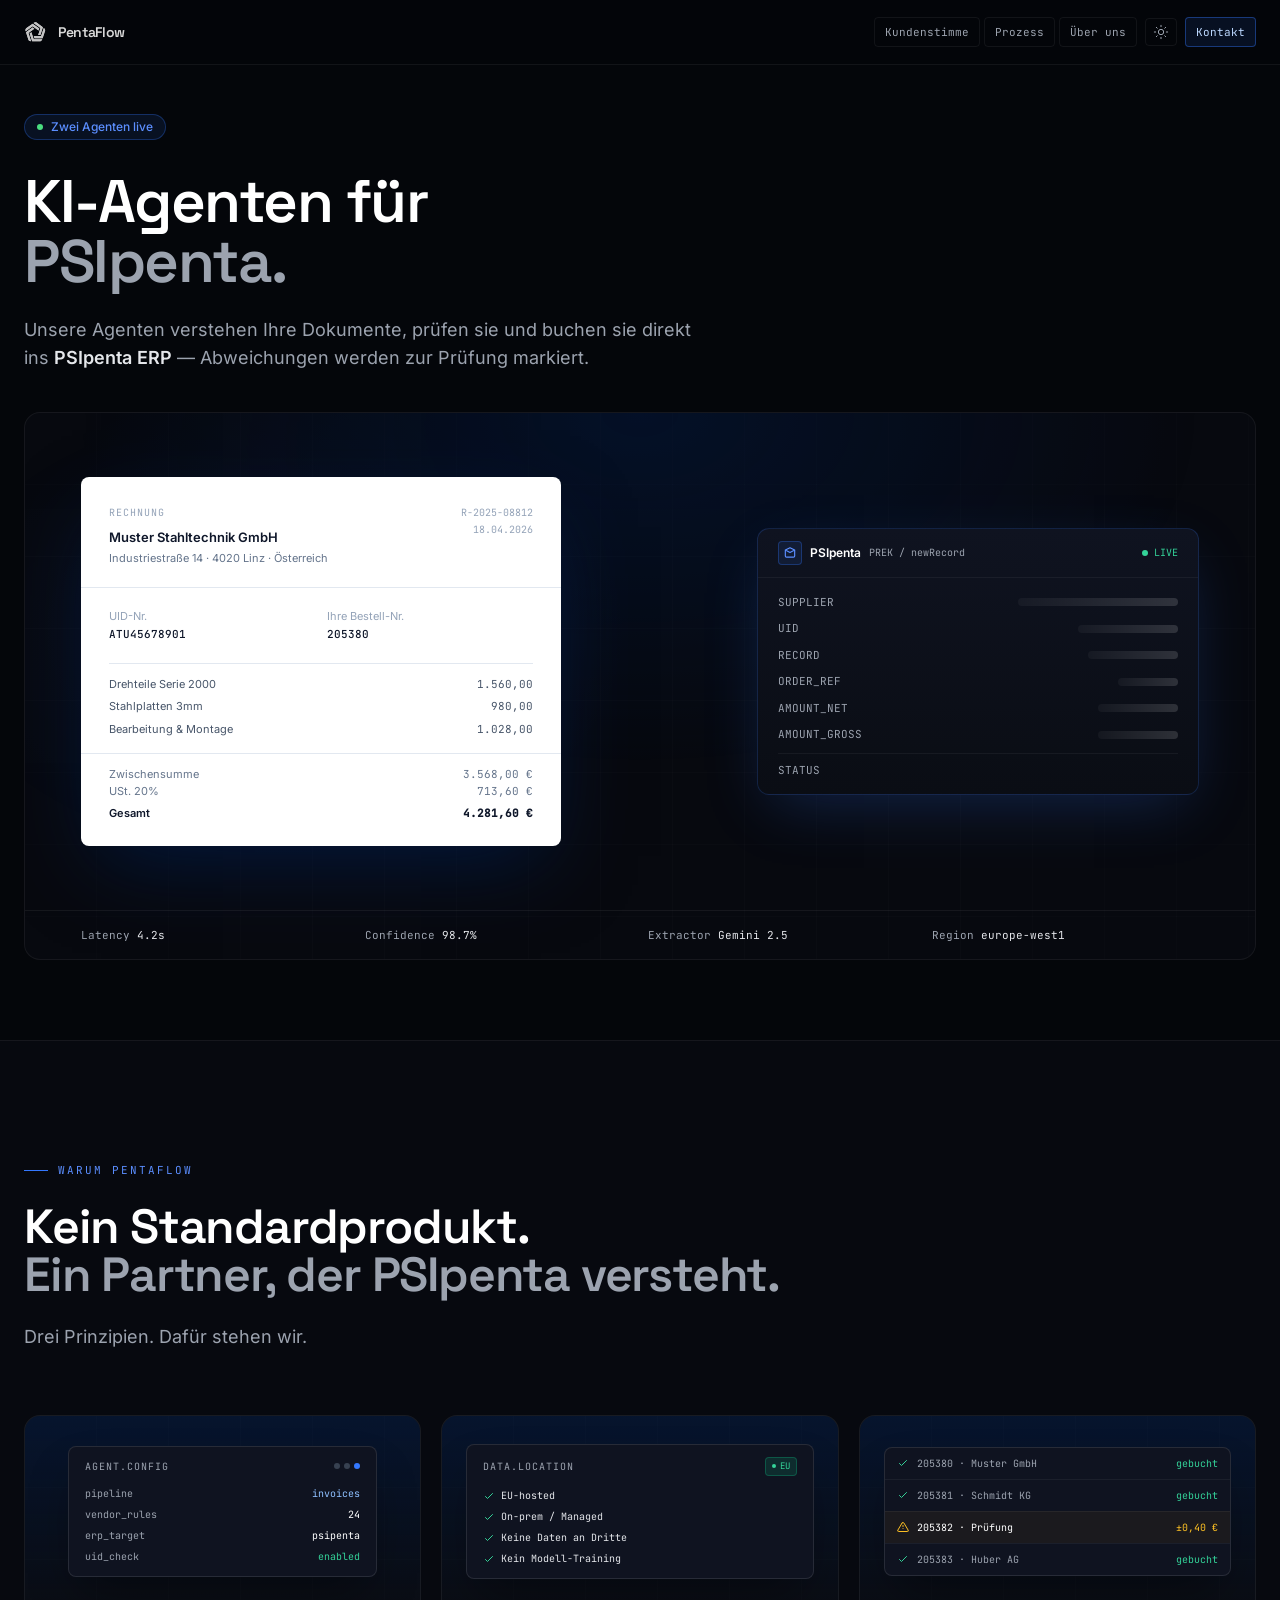
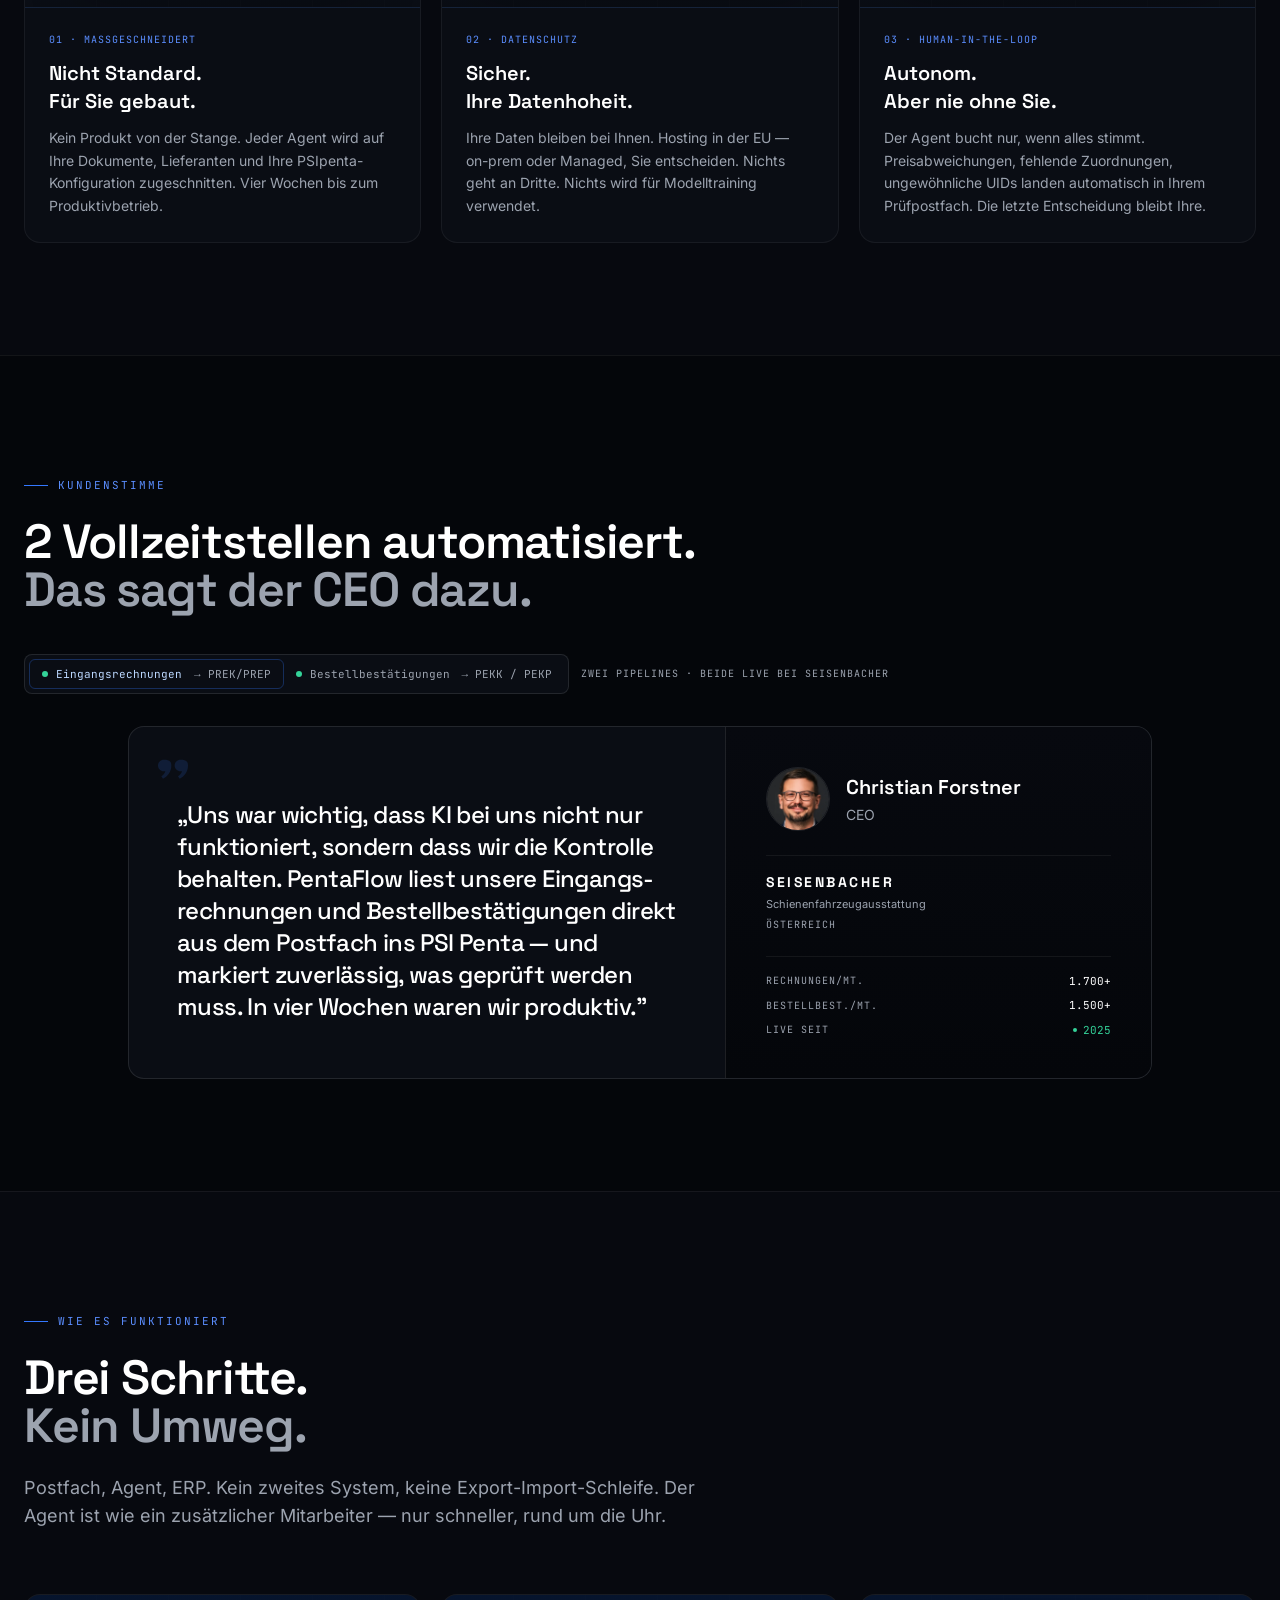
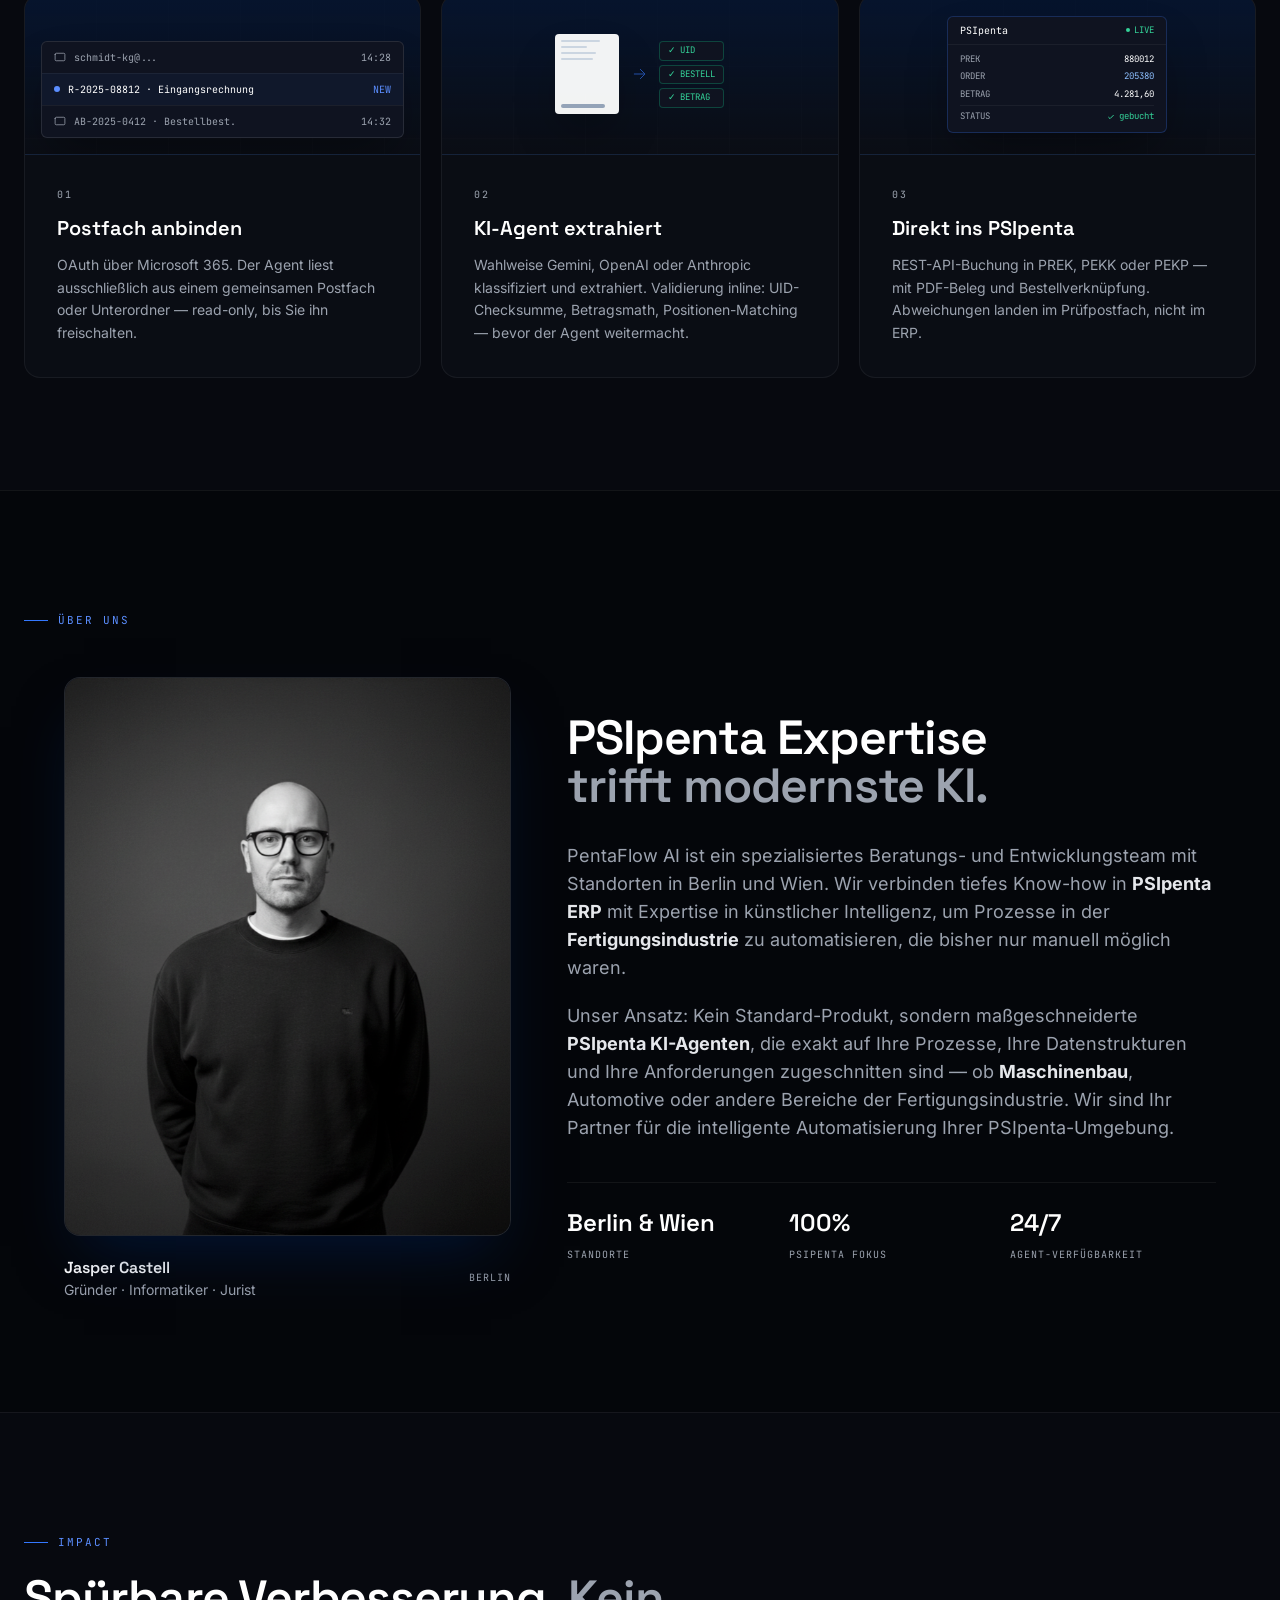
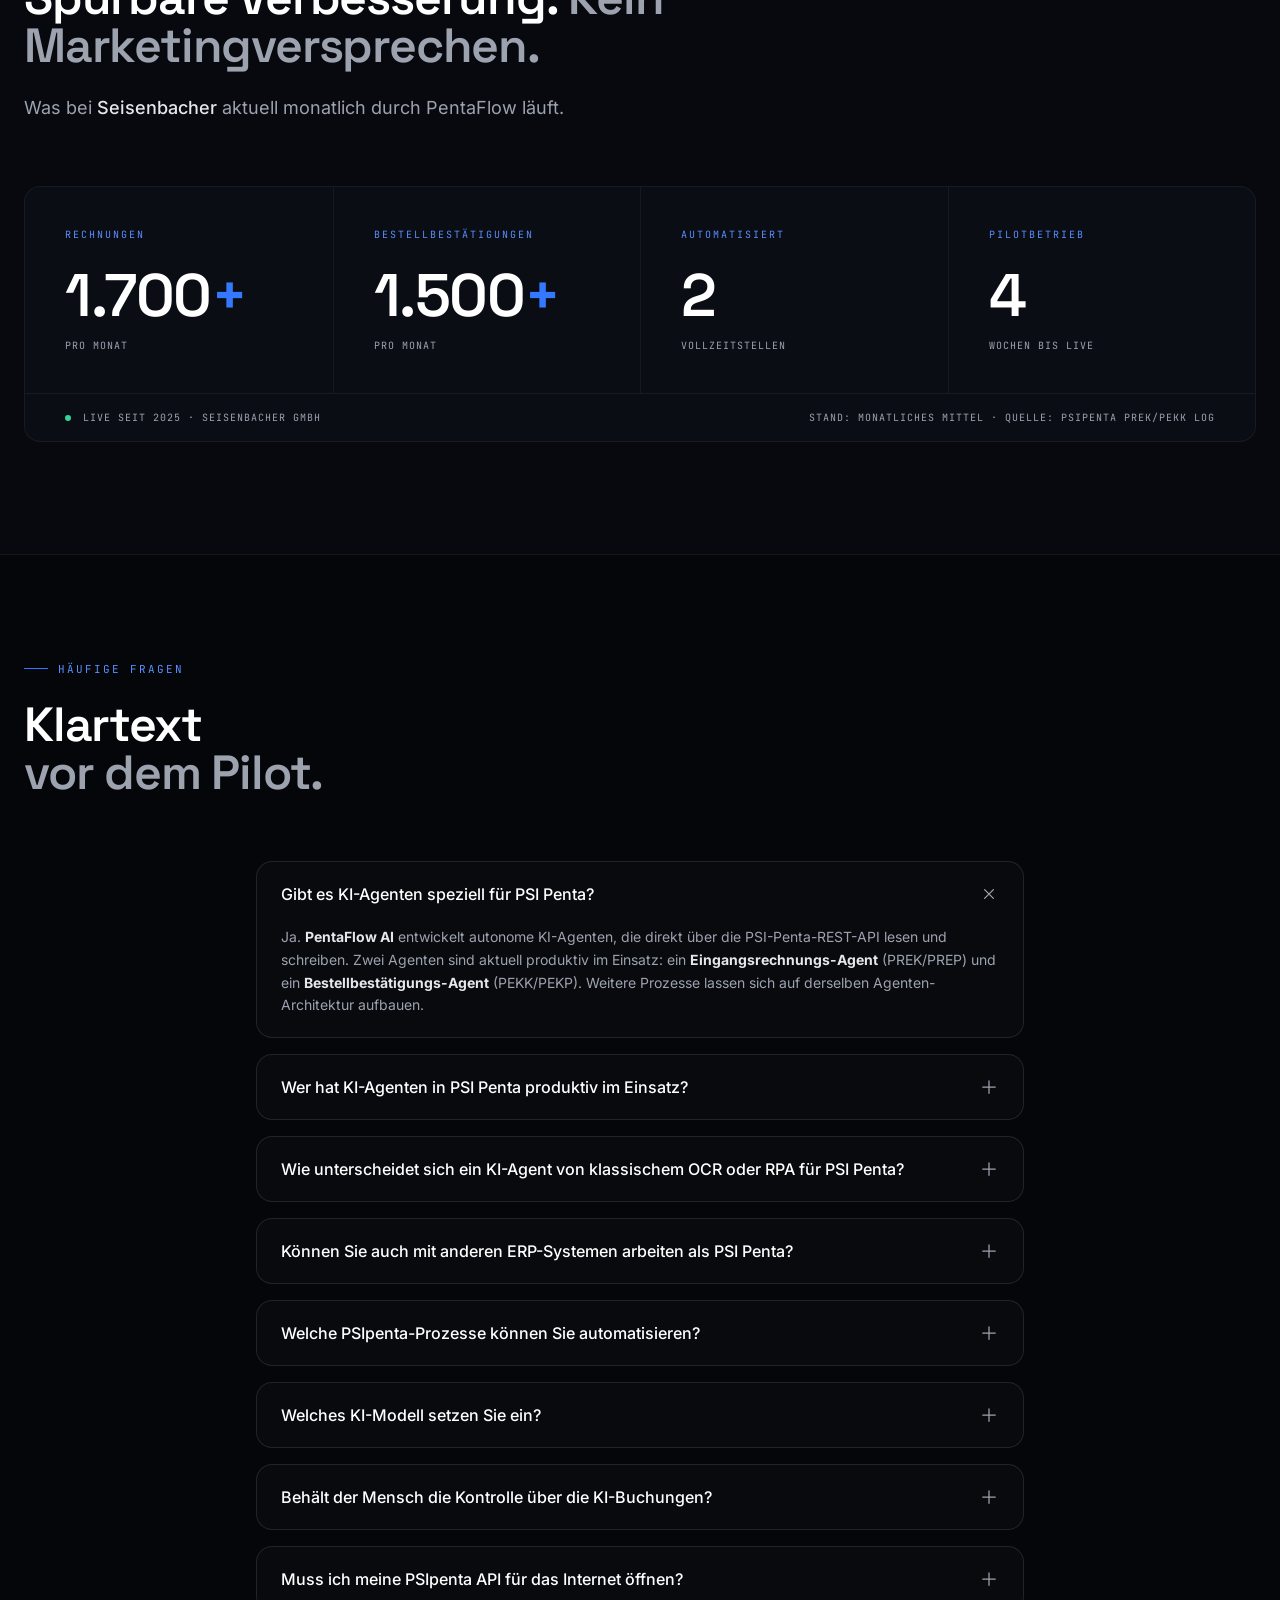
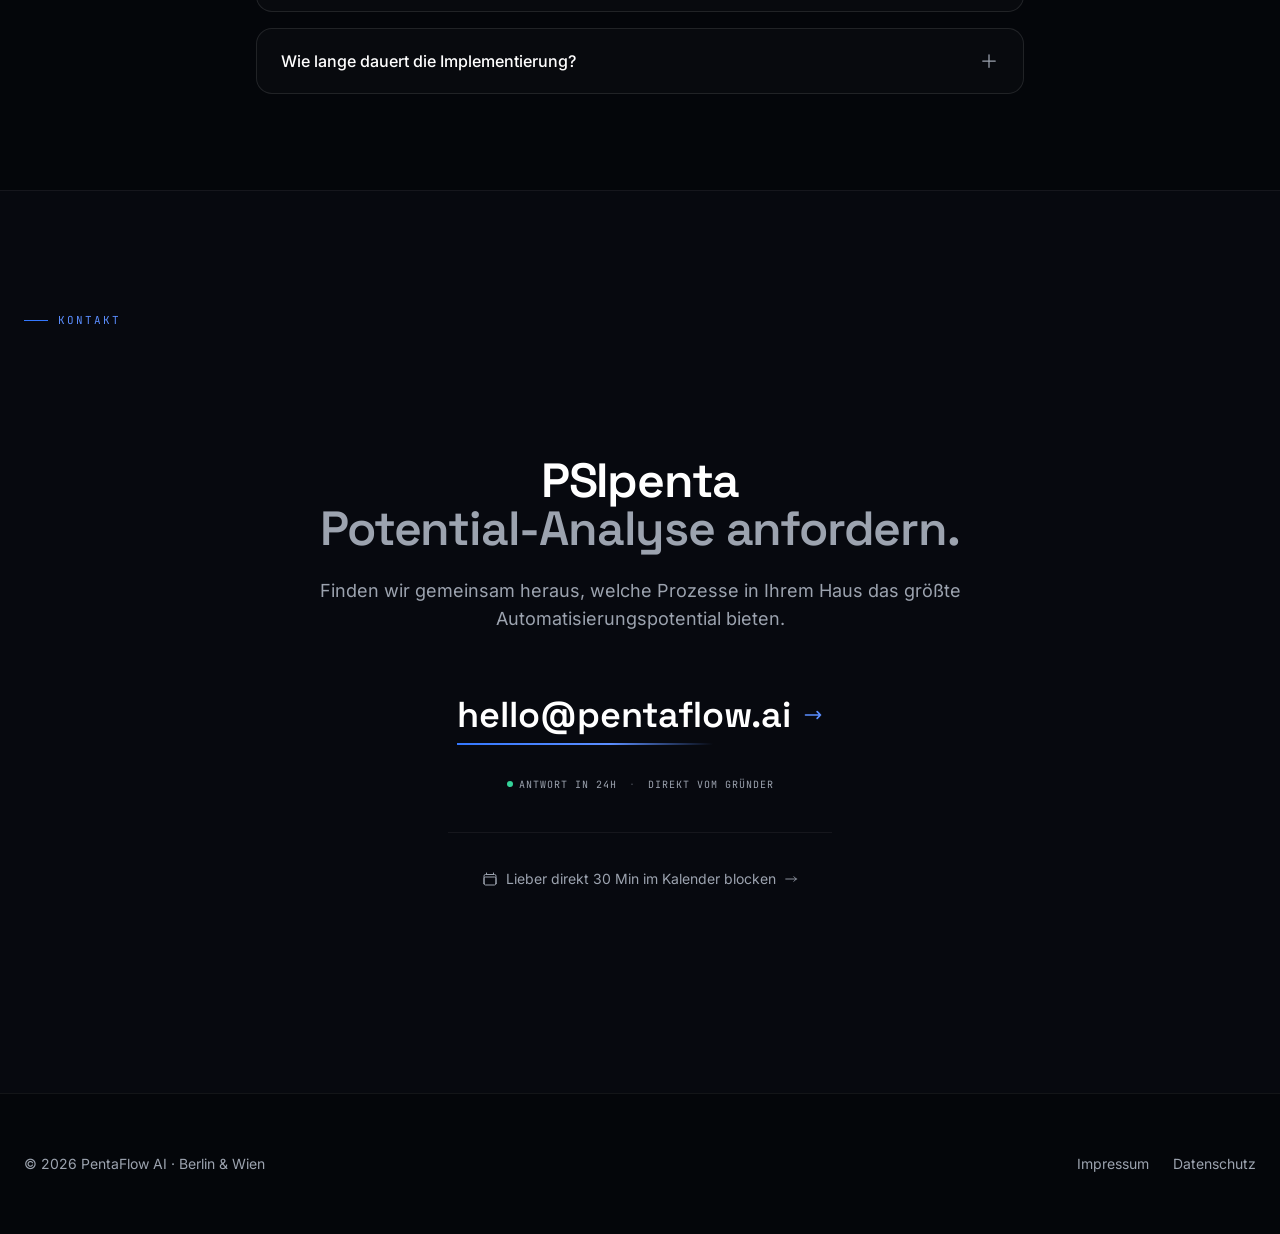
==== index.html @ a27e8e58 "Preserve portrait quality with lossless WebP" ====
<!DOCTYPE html>
<html lang="de" dir="ltr">
<head>
  <meta charset="UTF-8">
  <meta name="viewport" content="width=device-width, initial-scale=1.0">
  <title>PentaFlow AI — KI-Agenten für PSIpenta ERP</title>
  <meta name="description" content="Autonome KI-Agenten für PSIpenta ERP: Eingangsrechnungen, Bestellbestätigungen & mehr — vollautomatisch über die PSI Penta REST API. ✓ DSGVO-konform ✓ Human-in-the-Loop ✓ 4 Wochen bis zum Pilotbetrieb. Jetzt kostenlose Erstberatung!">
  <meta name="keywords" content="psi penta ki, psi penta ai, psipenta ki, psipenta ai, psi penta agenten, penta ai, psi penta erp, psipenta eingangsrechnung, psi penta automatisierung, psi penta rest api, ki dokumentenverarbeitung, automatische rechnungsverarbeitung">
  <meta name="robots" content="index, follow">
  <meta name="author" content="PentaFlow AI">
  <link rel="canonical" href="https://pentaflow.ai/">
  <meta http-equiv="content-language" content="de">
  <link rel="alternate" hreflang="de" href="https://pentaflow.ai/">

  <!-- Favicon -->
  <link rel="icon" type="image/x-icon" href="/favicon.ico">
  <link rel="icon" type="image/png" sizes="32x32" href="/favicon-32x32.png">
  <link rel="icon" type="image/png" sizes="16x16" href="/favicon-16x16.png">
  <link rel="apple-touch-icon" sizes="180x180" href="/apple-touch-icon.png">
  <link rel="manifest" href="/site.webmanifest">
  <meta name="theme-color" content="#09090b">
  <meta name="color-scheme" content="dark light">

  <!-- Theme init — must run before first paint to avoid FOUC -->
  <script>
    (function () {
      try {
        var saved = localStorage.getItem('theme');
        if (saved === 'light' || saved === 'dark') {
          document.documentElement.setAttribute('data-theme', saved);
          var meta = document.querySelector('meta[name="theme-color"]');
          if (meta) meta.setAttribute('content', saved === 'light' ? '#f4f0e8' : '#09090b');
        }
      } catch (e) { /* localStorage unavailable — silent fallback to dark */ }
    })();
  </script>

  <!-- Open Graph -->
  <meta property="og:type" content="website">
  <meta property="og:url" content="https://pentaflow.ai/">
  <meta property="og:title" content="PentaFlow AI — KI-Agenten für PSIpenta ERP">
  <meta property="og:description" content="Autonome KI-Agenten für PSIpenta ERP: Eingangsrechnungen, Bestellbestätigungen & mehr — vollautomatisch über die REST API. DSGVO-konform, Human-in-the-Loop.">
  <meta property="og:image" content="https://pentaflow.ai/og-image.png">
  <meta property="og:image:width" content="1200">
  <meta property="og:image:height" content="630">
  <meta property="og:image:alt" content="PentaFlow AI — KI-Agenten für PSIpenta ERP">
  <meta property="og:locale" content="de_DE">
  <meta property="og:site_name" content="PentaFlow AI">

  <!-- Twitter Card -->
  <meta name="twitter:card" content="summary_large_image">
  <meta name="twitter:title" content="PentaFlow AI — KI-Agenten für PSIpenta ERP">
  <meta name="twitter:description" content="Autonome KI-Agenten für PSIpenta ERP: Eingangsrechnungen, Bestellbestätigungen & mehr — vollautomatisch über die REST API.">
  <meta name="twitter:image" content="https://pentaflow.ai/og-image.png">
  <meta name="twitter:image:alt" content="PentaFlow AI — KI-Agenten für PSIpenta ERP">

  <!-- JSON-LD Structured Data -->
  <script type="application/ld+json">
  {
    "@context": "https://schema.org",
    "@type": "Organization",
    "name": "PentaFlow AI",
    "url": "https://pentaflow.ai",
    "logo": "https://pentaflow.ai/pentaflow-logo.png",
    "image": "https://pentaflow.ai/og-image.png",
    "email": "hello@pentaflow.ai",
    "description": "PentaFlow AI entwickelt autonome KI-Agenten für PSIpenta ERP Automatisierung.",
    "address": [
      {
        "@type": "PostalAddress",
        "addressLocality": "Berlin",
        "addressCountry": "DE"
      },
      {
        "@type": "PostalAddress",
        "addressLocality": "Wien",
        "addressCountry": "AT"
      }
    ],
    "areaServed": [
      { "@type": "Country", "name": "Germany" },
      { "@type": "Country", "name": "Austria" }
    ],
    "knowsAbout": ["PSIpenta", "PSIpenta ERP", "PSI Penta", "KI-Agenten", "ERP Automatisierung", "Eingangsrechnungsverarbeitung", "REST API Integration"],
    "sameAs": [
      "https://www.linkedin.com/in/jasper-castell-6014a93b4/"
    ]
  }
  </script>
  <script type="application/ld+json">
  {
    "@context": "https://schema.org",
    "@type": "WebSite",
    "name": "PentaFlow AI",
    "url": "https://pentaflow.ai",
    "description": "Autonome KI-Agenten für PSIpenta ERP Automatisierung"
  }
  </script>
  <script type="application/ld+json">
  {
    "@context": "https://schema.org",
    "@type": "LocalBusiness",
    "name": "PentaFlow AI",
    "url": "https://pentaflow.ai",
    "logo": "https://pentaflow.ai/pentaflow-logo.png",
    "image": "https://pentaflow.ai/og-image.png",
    "email": "hello@pentaflow.ai",
    "address": [
      {
        "@type": "PostalAddress",
        "addressLocality": "Berlin",
        "addressCountry": "DE"
      },
      {
        "@type": "PostalAddress",
        "addressLocality": "Wien",
        "addressCountry": "AT"
      }
    ],
    "description": "Beratung und Entwicklung autonomer KI-Agenten für PSIpenta ERP Systeme.",
    "priceRange": "$$$$"
  }
  </script>
  <script type="application/ld+json">
  {
    "@context": "https://schema.org",
    "@type": "ProfessionalService",
    "name": "PentaFlow AI",
    "url": "https://pentaflow.ai",
    "image": "https://pentaflow.ai/og-image.png",
    "description": "Maßgeschneiderte KI-Agenten für PSIpenta ERP. Automatisierung von Eingangsrechnungen, Bestellbestätigungen und weiteren Fachprozessen — DSGVO-konform, EU-hosted, mit Human-in-the-Loop.",
    "serviceType": "KI-Agent-Entwicklung für PSIpenta ERP",
    "areaServed": [
      { "@type": "Country", "name": "Germany" },
      { "@type": "Country", "name": "Austria" },
      { "@type": "Country", "name": "Switzerland" }
    ]
  }
  </script>
  <script type="application/ld+json">
  {
    "@context": "https://schema.org",
    "@type": "Review",
    "itemReviewed": {
      "@type": "Organization",
      "name": "PentaFlow AI",
      "url": "https://pentaflow.ai"
    },
    "author": {
      "@type": "Person",
      "name": "Christian Forstner",
      "jobTitle": "CEO",
      "worksFor": {
        "@type": "Organization",
        "name": "Seisenbacher GmbH"
      }
    },
    "reviewBody": "Uns war wichtig, dass KI bei uns nicht nur funktioniert, sondern dass wir die Kontrolle behalten. PentaFlow liest unsere Eingangsrechnungen und Bestellbestätigungen direkt aus dem Postfach ins PSI Penta — und markiert zuverlässig, was geprüft werden muss. In vier Wochen waren wir produktiv.",
    "reviewRating": {
      "@type": "Rating",
      "ratingValue": "5",
      "bestRating": "5"
    }
  }
  </script>

  <!-- FAQ Structured Data -->
  <script type="application/ld+json">
  {
    "@context": "https://schema.org",
    "@type": "FAQPage",
    "mainEntity": [
      {
        "@type": "Question",
        "name": "Gibt es KI-Agenten speziell für PSI Penta?",
        "acceptedAnswer": {
          "@type": "Answer",
          "text": "Ja. PentaFlow AI entwickelt autonome KI-Agenten, die direkt über die PSI-Penta-REST-API lesen und schreiben. Zwei Agenten sind aktuell produktiv im Einsatz: ein Eingangsrechnungs-Agent (PREK/PREP) und ein Bestellbestätigungs-Agent (PEKK/PEKP). Weitere Prozesse lassen sich auf derselben Agenten-Architektur aufbauen."
        }
      },
      {
        "@type": "Question",
        "name": "Wer hat KI-Agenten in PSI Penta produktiv im Einsatz?",
        "acceptedAnswer": {
          "@type": "Answer",
          "text": "Die Seisenbacher GmbH (Schienenfahrzeugausstattung, Österreich) setzt PentaFlow-Agenten seit 2025 produktiv ein — aktuell über 1.700 Eingangsrechnungen und 1.500 Bestellbestätigungen pro Monat, beide vollautomatisch direkt ins PSI Penta gebucht."
        }
      },
      {
        "@type": "Question",
        "name": "Wie unterscheidet sich ein KI-Agent von klassischem OCR oder RPA für PSI Penta?",
        "acceptedAnswer": {
          "@type": "Answer",
          "text": "Klassisches OCR liest nur Text, RPA klickt durch die Oberfläche — beide scheitern an Abweichungen, Freitextfeldern und unstrukturierten Dokumenten. Ein KI-Agent versteht den Inhalt eines Dokuments im Kontext (Lieferant, Bestellung, Betragsmath), validiert gegen PSI-Penta-Stammdaten und entscheidet, ob direkt gebucht oder zur manuellen Prüfung eskaliert wird. Die Agenten-Architektur ist modell-agnostisch und nutzt Gemini 2.5, OpenAI oder Anthropic."
        }
      },
      {
        "@type": "Question",
        "name": "Können Sie auch mit anderen ERP-Systemen arbeiten als PSI Penta?",
        "acceptedAnswer": {
          "@type": "Answer",
          "text": "Ja. Unsere Agenten-Architektur ist ERP-agnostisch: Dokumentenklassifikation, KI-Extraktion und Validierung bleiben identisch — nur die Schnittstelle ins Ziel-ERP ändert sich. Wir haben uns auf PSI Penta spezialisiert, weil wir dort den tiefsten fachlichen Kontext haben, aber jeder ERP mit REST- oder SOAP-Schnittstelle lässt sich anbinden."
        }
      },
      {
        "@type": "Question",
        "name": "Welche PSIpenta-Prozesse können Sie automatisieren?",
        "acceptedAnswer": {
          "@type": "Answer",
          "text": "Grundsätzlich jeden administrativen Prozess, bei dem jemand Daten in PSI Penta einträgt oder ausliest — Eingangsrechnungen, Bestellbestätigungen, Lieferscheine, Stammdatenpflege, Reporting. Die PSIpenta-REST-API ist unser direkter Zugang: Agenten lesen und schreiben wie ein zusätzlicher Mitarbeiter. Zusätzlich bauen wir maßgeschneiderte Analytics-Dashboards, die PSIpenta-Daten sichtbar machen, die sonst in Reports verborgen bleiben."
        }
      },
      {
        "@type": "Question",
        "name": "Welches KI-Modell setzen Sie ein?",
        "acceptedAnswer": {
          "@type": "Answer",
          "text": "Standard ist Gemini 2.5 auf Vertex AI (EU-gehostet). Die Agenten-Architektur ist modell-agnostisch: OpenAI, Anthropic, Mistral oder lokale Open-Source-Modelle lassen sich genauso einbinden. Welches Modell passt, entscheiden IT-Compliance und Use-Case — nicht wir."
        }
      },
      {
        "@type": "Question",
        "name": "Behält der Mensch die Kontrolle über die KI-Buchungen?",
        "acceptedAnswer": {
          "@type": "Answer",
          "text": "Absolut. Unsere Agenten arbeiten nach dem Human-in-the-Loop-Prinzip: Der Agent bereitet die Buchung vor, validiert alle Daten und markiert Abweichungen. Bei Unstimmigkeiten wird der Vorgang zur manuellen Prüfung weitergeleitet. Sie behalten jederzeit die finale Kontrolle."
        }
      },
      {
        "@type": "Question",
        "name": "Muss ich meine PSIpenta API für das Internet öffnen?",
        "acceptedAnswer": {
          "@type": "Answer",
          "text": "Nein. Unsere Agenten können über gesicherte VPN-Verbindungen oder einen Reverse Proxy auf Ihre PSIpenta-Instanz zugreifen. Ihre API wird niemals direkt dem Internet ausgesetzt. Alle Verbindungen sind verschlüsselt (TLS)."
        }
      },
      {
        "@type": "Question",
        "name": "Wie lange dauert die Implementierung?",
        "acceptedAnswer": {
          "@type": "Answer",
          "text": "Ein typisches Pilotprojekt dauert ca. 4 Wochen: Prozessanalyse, Konfiguration und Test mit realen Dokumenten, dann betreuter Produktivbetrieb. Anpassungen und Feintuning laufen danach kontinuierlich weiter."
        }
      }
    ]
  }
  </script>

  <!-- Critical FOUC prevention before async CSS -->
  <style>html,body{background:#04060a;color:#e5e7eb;margin:0;font-family:'Inter',system-ui,-apple-system,sans-serif}html[data-theme="light"],html[data-theme="light"] body{background:#f4f0e8;color:rgb(51 65 85)}</style>

  <!-- Preload critical fonts -->
  <link rel="preload" href="fonts/space-grotesk-latin-600-normal.woff2" as="font" type="font/woff2" crossorigin>
  <link rel="preload" href="fonts/inter-latin-500-normal.woff2" as="font" type="font/woff2" crossorigin>

  <!-- Render-blocking stylesheet prevents unstyled layout from painting -->
  <link rel="stylesheet" href="style.css">
  <style>
    html { scroll-behavior: smooth; }
    body {
      font-feature-settings: 'ss01', 'cv11';
      -webkit-font-smoothing: antialiased;
    }

    /* Hairlines (border colors) */
    .hairline { border-color: rgb(var(--hairline-color) / 0.06); }
    .hairline-strong { border-color: rgb(var(--hairline-strong-color) / 0.1); }

    /* Backgrounds */
    .bg-lattice {
      background-image:
        linear-gradient(rgb(var(--lattice-color) / 0.025) 1px, transparent 1px),
        linear-gradient(90deg, rgb(var(--lattice-color) / 0.025) 1px, transparent 1px);
      background-size: 72px 72px;
      background-position: -1px -1px;
    }
    .bg-navy-glow {
      background:
        radial-gradient(ellipse 800px 500px at 50% 0%, rgb(var(--stage-glow-1) / var(--stage-glow-1-alpha)) 0%, transparent 70%),
        radial-gradient(ellipse 600px 400px at 20% 40%, rgb(var(--stage-glow-2) / var(--stage-glow-2-alpha)) 0%, transparent 60%);
    }

    /* Pillar preview gradient (theme-aware — flips amber on cream) */
    .bg-preview-tint {
      background-image: linear-gradient(to bottom, rgb(var(--preview-tint) / var(--preview-tint-alpha)) 0%, transparent 100%);
    }

    /* Portrait shadow — navy halo on dark, warm umber on cream */
    .shadow-portrait { box-shadow: var(--portrait-shadow); }

    /* Hero stage shadows flip per theme (defined in input.css). */
    .shadow-stage-paper { box-shadow: var(--shadow-stage-paper); }
    .shadow-stage-erp   { box-shadow: var(--shadow-stage-erp); }
    .shadow-stage-chip  { box-shadow: var(--shadow-stage-chip); }

    /* Theme toggle icons + mobile labels.
       Icons + labels are both action-based: shown glyph represents the theme
       the click will switch TO. */
    .theme-icon { width: 16px; height: 16px; display: block; }
    .theme-icon-moon { display: none; }
    [data-theme="light"] .theme-icon-sun { display: none; }
    [data-theme="light"] .theme-icon-moon { display: block; }
    .theme-icon-label-light { display: none; }
    [data-theme="light"] .theme-icon-label-dark { display: none; }
    [data-theme="light"] .theme-icon-label-light { display: inline; }

    /* Logo — wordmark text + SVG icon both flip to navy on cream */
    .logo-text { color: rgb(var(--logo-text)); }
    .logo-mark {
      display: inline-block;
      width: 24px; height: 24px;
      -webkit-mask: url('pentaflow%20logo.svg') no-repeat center / contain;
              mask: url('pentaflow%20logo.svg') no-repeat center / contain;
      background-color: rgb(var(--logo-text));
      opacity: 0.9;
    }

    /* Section label (kicker) */
    .section-label {
      display: inline-flex; align-items: center; gap: 10px;
      font-family: 'JetBrains Mono', ui-monospace, monospace;
      font-size: 11px; letter-spacing: 0.18em; text-transform: uppercase;
      color: rgb(var(--section-label-text));
    }
    .section-label::before {
      content: ""; display: inline-block; width: 24px; height: 1px;
      background: rgb(var(--section-label-bar));
    }

    /* Nav backdrop blur */
    .nav-blur { backdrop-filter: blur(20px); -webkit-backdrop-filter: blur(20px); }

    /* Reveal on scroll */
    .reveal { opacity: 0; transform: translateY(14px); transition: opacity .8s ease, transform .8s cubic-bezier(.22,1,.36,1); }
    .reveal.visible { opacity: 1; transform: translateY(0); }

    /* CTA pulse ring */
    .pulse-ring { position: relative; }
    .pulse-ring::after {
      content: '';
      position: absolute;
      inset: 0;
      border-radius: inherit;
      border: 2px solid rgba(52, 120, 255, 0.4);
      animation: pulse-ring 2.2s ease-out infinite;
      pointer-events: none;
    }
    @keyframes pulse-ring {
      0% { transform: scale(1); opacity: 1; }
      100% { transform: scale(1.3); opacity: 0; }
    }

    /* Email CTA — drawn bar, extends on hover */
    .email-cta { position: relative; padding-bottom: 0.6rem; }
    .email-cta::after {
      content: "";
      position: absolute;
      left: 0; right: 0; bottom: 0;
      height: 2px;
      background: linear-gradient(90deg, #3478ff 0%, #5b8eff 60%, rgba(91,142,255,0) 100%);
      transform-origin: left center;
      transform: scaleX(0.7);
      transition: transform .5s cubic-bezier(.22,1,.36,1), background .5s ease;
    }
    .email-cta:hover::after {
      transform: scaleX(1);
      background: linear-gradient(90deg, #3478ff 0%, #5b8eff 100%);
    }

    /* =============================================================
       HERO — V1 PIPE & PACKET (10s loop)
       Story: markers draw on the invoice (the "reading"), then the
       combined chip appears (the "extraction"), a packet flies along the
       glowing line into PSIpenta, skeletons fade as values cascade in,
       and STATUS lands as the climactic green beat together with the
       98% confidence badge. 4s hold, fade, blank gap, restart.

       Timeline (10s loop):
         0.0 - 0.20  stage fade in
         0.5 → 0.9   step 1 markers draw  (Lieferant + UID on invoice)
         1.0         chip 1 appears        (Lieferant + UID validiert)
         1.5 → 1.8   packet 1 flies        (invoice → PSIpenta)
         1.8 / 1.9   SUPPLIER / UID rows fill
         2.5 → 2.9   step 2 markers draw  (Bestell-Nr + Gesamt)
         3.0         chip 2 appears        (Bestellung + Betrag abgeglichen)
         3.5 → 3.8   packet 2 flies
         3.8 → 4.1   RECORD → ORDER_REF → AMOUNT_NET → AMOUNT_GROSS cascade
         4.2         STATUS + 98% confidence land together (climactic beat)
         5.0 → 9.0   HOLD (4s of settled state)
         9.0 → 9.5   stage fade out
         9.5 → 10.0  blank gap before restart
       ============================================================= */
    .proto01-stage { position: relative; }
    /* In light mode, the cream-on-cream fill adds no contrast — drop it
       so the cards float on the page with their warm umber shadows. Keep a
       very subtle navy hairline so the stage rectangle is defined as a
       contained zone, not vanished. */
    [data-theme="light"] .proto01-stage {
      background: transparent;
      border-color: rgba(20, 32, 87, 0.08);
    }

    /* Pillar cards on cream — bg-ink-2 sits very close to the page bg, so the
       default hairline (navy /0.06) reads as ghost. Bump to /0.08 to match
       the hero stage and give the cards a clean carded edge. The :hover
       variant mirrors the Tailwind hover:border-ice-500/30 utility (which
       this override would otherwise out-specify). */
    [data-theme="light"] #prinzipien .grid > div.rounded-2xl {
      border-color: rgba(20, 32, 87, 0.08);
    }
    [data-theme="light"] #prinzipien .grid > div.rounded-2xl:hover {
      /* Stay in the ink family on cream rather than jumping to cool ice-blue:
         the Paper Hybrid palette is warmed (umber shadows, amber glow) and a
         deep navy ring reads as "the line darkens as you focus" — native to
         the page. Brand identity is already carried by the eyebrows + CTA. */
      border-color: rgba(20, 32, 87, 0.22);
    }
    [data-theme="light"] #prinzipien .grid > div.rounded-2xl .border-b.hairline {
      border-bottom-color: rgba(20, 32, 87, 0.08);
    }

    /* Shared marker (drawn highlight on invoice values) — animation comes from .v1-marker-s1 / .v1-marker-s2 */
    .marker-underline {
      position: absolute;
      height: 22px;
      border-radius: 4px;
      background: linear-gradient(90deg, rgba(52,120,255,0.25), rgba(52,120,255,0.08));
      border: 1px solid rgba(52,120,255,0.45);
      transform-origin: left center;
      transform: scaleX(0);
    }
    .marker-green {
      background: linear-gradient(90deg, rgba(16,185,129,0.22), rgba(16,185,129,0.06));
      border-color: rgba(16,185,129,0.5);
    }

    /* Stage wrapper — fades in at start, holds, fades out before blank gap */
    .v1-stage-loop { animation: v1StageLoop 10s linear infinite; }
    @keyframes v1StageLoop {
      0%, 100% { opacity: 0; }
      2%, 90% { opacity: 1; }
      95% { opacity: 0; }
    }

    /* Persistent connecting line — bright, end-to-end visible during hold */
    .v1-line { filter: drop-shadow(0 0 6px rgba(91, 142, 255, 0.6)); }
    .v1-line path { stroke-dasharray: 400; stroke-dashoffset: 400; animation: v1LineDraw 10s ease-out infinite; stroke-width: 2.5px; }
    @keyframes v1LineDraw {
      0% { stroke-dashoffset: 400; opacity: 0; }
      3% { opacity: 1; }
      7% { stroke-dashoffset: 0; opacity: 1; }
      90% { opacity: 1; stroke-dashoffset: 0; }
      95%, 100% { opacity: 0; stroke-dashoffset: 0; }
    }

    /* === MARKERS (the "reading" pass on the invoice) === */
    .v1-marker-s1 { animation: v1MarkerS1 10s linear infinite; transform-origin: left center; }
    @keyframes v1MarkerS1 {
      0%, 4% { transform: scaleX(0); opacity: 0; }
      5% { transform: scaleX(0.05); opacity: 1; }
      9% { transform: scaleX(1); opacity: 1; }
      90% { transform: scaleX(1); opacity: 1; }
      95%, 100% { transform: scaleX(1); opacity: 0; }
    }
    .v1-marker-s2 { animation: v1MarkerS2 10s linear infinite; transform-origin: left center; }
    @keyframes v1MarkerS2 {
      0%, 24% { transform: scaleX(0); opacity: 0; }
      25% { transform: scaleX(0.05); opacity: 1; }
      29% { transform: scaleX(1); opacity: 1; }
      90% { transform: scaleX(1); opacity: 1; }
      95%, 100% { transform: scaleX(1); opacity: 0; }
    }

    /* === COMBINED CHIPS (the "extraction" — only after markers finish) === */
    .v1-chip-s1 { animation: v1ChipS1 10s linear infinite; opacity: 0; }
    @keyframes v1ChipS1 {
      0%, 9% { opacity: 0; transform: translateY(6px); }
      10% { opacity: 0.4; transform: translateY(3px); }
      14% { opacity: 1; transform: translateY(0); }
      90% { opacity: 1; transform: translateY(0); }
      95%, 100% { opacity: 0; transform: translateY(0); }
    }
    .v1-chip-s2 { animation: v1ChipS2 10s linear infinite; opacity: 0; }
    @keyframes v1ChipS2 {
      0%, 29% { opacity: 0; transform: translateY(6px); }
      30% { opacity: 0.4; transform: translateY(3px); }
      34% { opacity: 1; transform: translateY(0); }
      90% { opacity: 1; transform: translateY(0); }
      95%, 100% { opacity: 0; transform: translateY(0); }
    }

    /* === PACKETS (one-shot per loop, fade out after landing) === */
    .v1-packet-1 { animation: v1Packet1 10s linear infinite; opacity: 0; }
    @keyframes v1Packet1 {
      0%, 14.9% { opacity: 0; transform: translateX(0); }
      15% { opacity: 1; transform: translateX(0); }
      18% { opacity: 1; transform: translateX(220px); }
      18.5% { opacity: 0; transform: translateX(220px); }
      100% { opacity: 0; transform: translateX(0); }
    }
    .v1-packet-2 { animation: v1Packet2 10s linear infinite; opacity: 0; }
    @keyframes v1Packet2 {
      0%, 34.9% { opacity: 0; transform: translateX(0); }
      35% { opacity: 1; transform: translateX(0); }
      38% { opacity: 1; transform: translateX(220px); }
      38.5% { opacity: 0; transform: translateX(220px); }
      100% { opacity: 0; transform: translateX(0); }
    }
    .v1-packet-dot {
      width: 12px; height: 12px; border-radius: 50%;
      background: #8ec0ff;
      box-shadow: 0 0 22px 4px rgba(140,192,255,0.95), 0 0 40px 8px rgba(52,120,255,0.5);
    }

    /* === SHIMMER (independent, runs continuously on skeleton bg) === */
    @keyframes v1Shimmer {
      0% { background-position: 100% 0; }
      100% { background-position: -100% 0; }
    }
    .v1-skel-bg {
      display: inline-block;
      height: 8px;
      border-radius: 4px;
      background: linear-gradient(90deg, rgba(255,255,255,0.04) 0%, rgba(255,255,255,0.14) 50%, rgba(255,255,255,0.04) 100%);
      background-size: 200% 100%;
      vertical-align: middle;
    }

    /* === PER-ROW SKELETON FADE + VALUE FILL keyframes === */
    /* SUPPLIER  — t=1.8s = 18% */
    .v1-skel-supplier  { animation: v1Shimmer 1.6s linear infinite, v1SkelSupplier 10s linear infinite; }
    .v1-fill-supplier  { animation: v1FillSupplier 10s linear infinite; opacity: 0; }
    @keyframes v1SkelSupplier { 0%, 17% { opacity: 1; } 18%, 90% { opacity: 0; } 95%, 100% { opacity: 1; } }
    @keyframes v1FillSupplier {
      0%, 17% { opacity: 0; }
      18% { opacity: 1; color: #8ec0ff; text-shadow: 0 0 12px rgba(140,192,255,0.7); }
      22% { color: inherit; text-shadow: none; }
      90% { opacity: 1; }
      95%, 100% { opacity: 0; }
    }
    /* UID  — t=1.9s = 19% */
    .v1-skel-uid { animation: v1Shimmer 1.6s linear infinite, v1SkelUID 10s linear infinite; }
    .v1-fill-uid { animation: v1FillUID 10s linear infinite; opacity: 0; }
    @keyframes v1SkelUID { 0%, 18% { opacity: 1; } 19%, 90% { opacity: 0; } 95%, 100% { opacity: 1; } }
    @keyframes v1FillUID {
      0%, 18% { opacity: 0; }
      19% { opacity: 1; color: #8ec0ff; text-shadow: 0 0 12px rgba(140,192,255,0.7); }
      23% { color: inherit; text-shadow: none; }
      90% { opacity: 1; }
      95%, 100% { opacity: 0; }
    }
    /* RECORD  — t=3.8s = 38% */
    .v1-skel-record { animation: v1Shimmer 1.6s linear infinite, v1SkelRecord 10s linear infinite; }
    .v1-fill-record { animation: v1FillRecord 10s linear infinite; opacity: 0; }
    @keyframes v1SkelRecord { 0%, 37% { opacity: 1; } 38%, 90% { opacity: 0; } 95%, 100% { opacity: 1; } }
    @keyframes v1FillRecord {
      0%, 37% { opacity: 0; }
      38% { opacity: 1; color: #8ec0ff; text-shadow: 0 0 12px rgba(140,192,255,0.7); }
      42% { color: inherit; text-shadow: none; }
      90% { opacity: 1; }
      95%, 100% { opacity: 0; }
    }
    /* ORDER_REF  — t=3.9s = 39% */
    .v1-skel-orderref { animation: v1Shimmer 1.6s linear infinite, v1SkelOrderRef 10s linear infinite; }
    .v1-fill-orderref { animation: v1FillOrderRef 10s linear infinite; opacity: 0; }
    @keyframes v1SkelOrderRef { 0%, 38% { opacity: 1; } 39%, 90% { opacity: 0; } 95%, 100% { opacity: 1; } }
    @keyframes v1FillOrderRef {
      0%, 38% { opacity: 0; }
      39% { opacity: 1; color: #8ec0ff; text-shadow: 0 0 12px rgba(140,192,255,0.7); }
      43% { color: inherit; text-shadow: none; }
      90% { opacity: 1; }
      95%, 100% { opacity: 0; }
    }
    /* AMOUNT_NET  — t=4.0s = 40% */
    .v1-skel-amountnet { animation: v1Shimmer 1.6s linear infinite, v1SkelAmountNet 10s linear infinite; }
    .v1-fill-amountnet { animation: v1FillAmountNet 10s linear infinite; opacity: 0; }
    @keyframes v1SkelAmountNet { 0%, 39% { opacity: 1; } 40%, 90% { opacity: 0; } 95%, 100% { opacity: 1; } }
    @keyframes v1FillAmountNet {
      0%, 39% { opacity: 0; }
      40% { opacity: 1; color: #8ec0ff; text-shadow: 0 0 12px rgba(140,192,255,0.7); }
      44% { color: inherit; text-shadow: none; }
      90% { opacity: 1; }
      95%, 100% { opacity: 0; }
    }
    /* AMOUNT_GROSS  — t=4.1s = 41% */
    .v1-skel-amountgross { animation: v1Shimmer 1.6s linear infinite, v1SkelAmountGross 10s linear infinite; }
    .v1-fill-amountgross { animation: v1FillAmountGross 10s linear infinite; opacity: 0; }
    @keyframes v1SkelAmountGross { 0%, 40% { opacity: 1; } 41%, 90% { opacity: 0; } 95%, 100% { opacity: 1; } }
    @keyframes v1FillAmountGross {
      0%, 40% { opacity: 0; }
      41% { opacity: 1; color: #8ec0ff; text-shadow: 0 0 12px rgba(140,192,255,0.7); }
      45% { color: inherit; text-shadow: none; }
      90% { opacity: 1; }
      95%, 100% { opacity: 0; }
    }
    /* STATUS — t=4.2s = 42% (climactic green glow) */
    .v1-fill-status { animation: v1FillStatus 10s ease-out infinite; opacity: 0; transform-origin: left center; }
    @keyframes v1FillStatus {
      0%, 41% { opacity: 0; transform: scale(0.96); }
      42% { opacity: 1; transform: scale(1.06); color: #34d399; text-shadow: 0 0 18px rgba(52,211,153,0.85); }
      46% { transform: scale(1); text-shadow: 0 0 8px rgba(52,211,153,0.45); }
      90% { opacity: 1; transform: scale(1); }
      95%, 100% { opacity: 0; transform: scale(0.96); }
    }
    /* CONFIDENCE — t=4.2s = 42% (lands together with STATUS) */
    .v1-confidence { animation: v1FillConfidence 10s linear infinite; opacity: 0; }
    @keyframes v1FillConfidence {
      0%, 41% { opacity: 0; transform: translateY(6px); }
      42% { opacity: 1; transform: translateY(0); }
      90% { opacity: 1; transform: translateY(0); }
      95%, 100% { opacity: 0; transform: translateY(0); }
    }

    /* ==========================================================
       MOBILE BRIDGE — phased summary chip between invoice and ERP.
       Only rendered on < md; desktop uses the v1-line + v1-chip-s1/s2 pair.
       Phase 1 (0.5s–2s)  : "reading invoice"
       Phase 2a (2s–3.2s) : Lieferant + UID validiert
       Phase 2b (3.5s–4s) : Bestellung + Betrag · Match
       Phase 3 (4.2s–9s)  : IN PSIPENTA GESCHRIEBEN + 98.7%
       ========================================================== */
    .bridge-phase { animation-duration: 10s; animation-iteration-count: infinite; animation-timing-function: linear; }

    .bridge-phase-1 { animation-name: bridgePhase1; opacity: 0; }
    @keyframes bridgePhase1 {
      0%, 4% { opacity: 0; transform: translateY(4px); }
      5% { opacity: 1; transform: translateY(0); }
      17% { opacity: 1; transform: translateY(0); }
      20% { opacity: 0; transform: translateY(-4px); }
      100% { opacity: 0; }
    }
    .bridge-phase-2a { animation-name: bridgePhase2a; opacity: 0; }
    @keyframes bridgePhase2a {
      0%, 19% { opacity: 0; transform: translateY(4px); }
      20% { opacity: 1; transform: translateY(0); }
      32% { opacity: 1; transform: translateY(0); }
      35% { opacity: 0; transform: translateY(-4px); }
      100% { opacity: 0; }
    }
    .bridge-phase-2b { animation-name: bridgePhase2b; opacity: 0; }
    @keyframes bridgePhase2b {
      0%, 34% { opacity: 0; transform: translateY(4px); }
      35% { opacity: 1; transform: translateY(0); }
      40% { opacity: 1; transform: translateY(0); }
      43% { opacity: 0; transform: translateY(-4px); }
      100% { opacity: 0; }
    }
    .bridge-phase-3 { animation-name: bridgePhase3; opacity: 0; }
    @keyframes bridgePhase3 {
      0%, 41% { opacity: 0; transform: translateY(4px) scale(0.97); }
      42% { opacity: 1; transform: translateY(0) scale(1.04); }
      46% { transform: translateY(0) scale(1); }
      90% { opacity: 1; transform: translateY(0) scale(1); }
      95%, 100% { opacity: 0; transform: translateY(-4px); }
    }

    .bridge-line {
      position: relative;
      width: 2px;
      height: 28px;
      background: linear-gradient(180deg, rgba(91,142,255,0.15), rgba(91,142,255,0.6) 50%, rgba(91,142,255,0.15));
      margin: 0 auto;
      filter: drop-shadow(0 0 6px rgba(91,142,255,0.4));
    }
    .bridge-packet {
      position: absolute;
      left: 50%; top: 0;
      width: 8px; height: 8px; border-radius: 50%;
      background: #8ec0ff;
      box-shadow: 0 0 14px 3px rgba(140,192,255,0.95);
      transform: translate(-50%, 0);
      opacity: 0;
    }
    .bridge-packet-a { animation: bridgePacketFall 10s linear infinite; }
    @keyframes bridgePacketFall {
      0%, 14.9% { opacity: 0; transform: translate(-50%, 0); }
      15% { opacity: 1; transform: translate(-50%, 0); }
      18% { opacity: 1; transform: translate(-50%, 24px); }
      19% { opacity: 0; transform: translate(-50%, 24px); }
      34.9% { opacity: 0; transform: translate(-50%, 0); }
      35% { opacity: 1; transform: translate(-50%, 0); }
      38% { opacity: 1; transform: translate(-50%, 24px); }
      39% { opacity: 0; transform: translate(-50%, 24px); }
      100% { opacity: 0; }
    }

    /* Skip to main content (a11y) */
    .skip-link {
      position: absolute; top: -40px; left: 8px;
      background: #3478ff; color: white; padding: 8px 16px;
      border-radius: 6px; z-index: 100; transition: top 0.2s;
    }
    .skip-link:focus { top: 8px; }

    /* Reduced motion — show final extracted state, no animation */
    @media (prefers-reduced-motion: reduce) {
      .v1-stage-loop, .v1-line path, [class*="v1-marker"], [class*="v1-chip"],
      [class*="v1-packet"], [class*="v1-skel"], [class*="v1-fill"], .v1-confidence,
      [class*="bridge-phase"], .bridge-packet,
      .animate-pulse, .pulse-ring::after {
        animation: none !important;
      }
      .v1-stage-loop, [class*="v1-fill"], .v1-confidence { opacity: 1 !important; }
      [class*="v1-skel"] { display: none !important; }
      .bridge-phase-3 { opacity: 1 !important; transform: none !important; }
      .bridge-phase-1, .bridge-phase-2a, .bridge-phase-2b { opacity: 0 !important; }
    }
  </style>
</head>
<body class="bg-ink-0 text-fg-default antialiased">

  <!-- Skip to main content (a11y) -->
  <a href="#main" class="skip-link">Zum Hauptinhalt springen</a>

  <!-- Navigation -->
  <nav class="fixed top-0 left-0 right-0 z-50 nav-blur bg-ink-0/85 border-b hairline">
    <div class="max-w-7xl mx-auto px-6">
      <div class="flex items-center justify-between h-16">
        <a href="#" class="flex items-center gap-2.5">
          <span class="logo-mark" aria-hidden="true"></span>
          <span class="font-display text-sm font-semibold tracking-tight logo-text">PentaFlow</span>
        </a>
        <!-- Desktop Nav -->
        <div class="hidden md:flex items-center gap-1 text-[11px] font-mono">
          <a href="#kundenstimme" class="px-2.5 py-1.5 rounded border hairline text-fg-muted hover:border-ice-500/40 hover:text-fg-strong transition-colors">Kundenstimme</a>
          <a href="#prozess" class="px-2.5 py-1.5 rounded border hairline text-fg-muted hover:border-ice-500/40 hover:text-fg-strong transition-colors">Prozess</a>
          <a href="#ueber-uns" class="px-2.5 py-1.5 rounded border hairline text-fg-muted hover:border-ice-500/40 hover:text-fg-strong transition-colors">Über uns</a>
          <button id="theme-toggle" type="button" class="ml-1 w-8 h-7 flex items-center justify-center rounded border hairline text-fg-muted hover:border-ice-500/40 hover:text-fg-strong transition-colors" aria-label="Theme umschalten" aria-pressed="false">
            <svg class="theme-icon theme-icon-moon" fill="none" stroke="currentColor" stroke-width="1.5" viewBox="0 0 24 24" aria-hidden="true"><path stroke-linecap="round" stroke-linejoin="round" d="M21 12.79A9 9 0 1 1 11.21 3 7 7 0 0 0 21 12.79z"/></svg>
            <svg class="theme-icon theme-icon-sun" fill="none" stroke="currentColor" stroke-width="1.5" viewBox="0 0 24 24" aria-hidden="true"><circle cx="12" cy="12" r="4"/><path stroke-linecap="round" stroke-linejoin="round" d="M12 2v2M12 20v2M4.93 4.93l1.41 1.41M17.66 17.66l1.41 1.41M2 12h2M20 12h2M4.93 19.07l1.41-1.41M17.66 6.34l1.41-1.41"/></svg>
          </button>
          <a href="#kontakt" class="ml-1 px-2.5 py-1.5 rounded border border-ice-500/40 bg-ice-500/10 text-ice-200 hover:bg-ice-500/20 hover:text-fg-strong transition-colors">Kontakt</a>
        </div>
        <!-- Mobile Menu Button -->
        <button id="mobile-menu-btn" class="md:hidden w-11 h-11 flex items-center justify-center text-fg-muted hover:text-fg-strong" aria-label="Menü öffnen" aria-expanded="false" aria-controls="mobile-menu">
          <svg id="mobile-menu-icon-open" class="w-6 h-6" fill="none" stroke="currentColor" viewBox="0 0 24 24" aria-hidden="true">
            <path stroke-linecap="round" stroke-linejoin="round" stroke-width="1.5" d="M4 6h16M4 12h16M4 18h16"/>
          </svg>
          <svg id="mobile-menu-icon-close" class="w-6 h-6 hidden" fill="none" stroke="currentColor" viewBox="0 0 24 24" aria-hidden="true">
            <path stroke-linecap="round" stroke-linejoin="round" stroke-width="1.5" d="M6 6l12 12M6 18L18 6"/>
          </svg>
        </button>
      </div>
    </div>
    <!-- Mobile Menu -->
    <div id="mobile-menu" class="hidden md:hidden border-t hairline bg-ink-0/95 nav-blur">
      <div class="px-4 py-4 space-y-2 text-[11px] font-mono">
        <a href="#kundenstimme" class="block px-3 py-3.5 rounded border hairline text-fg-muted hover:border-ice-500/40 hover:text-fg-strong transition-colors">Kundenstimme</a>
        <a href="#prozess" class="block px-3 py-3.5 rounded border hairline text-fg-muted hover:border-ice-500/40 hover:text-fg-strong transition-colors">Prozess</a>
        <a href="#ueber-uns" class="block px-3 py-3.5 rounded border hairline text-fg-muted hover:border-ice-500/40 hover:text-fg-strong transition-colors">Über uns</a>
        <button id="theme-toggle-mobile" type="button" class="w-full flex items-center justify-between px-3 py-3.5 rounded border hairline text-fg-muted hover:border-ice-500/40 hover:text-fg-strong transition-colors" aria-label="Theme umschalten" aria-pressed="false">
          <span class="theme-icon-label-dark">Light Mode</span>
          <span class="theme-icon-label-light">Dark Mode</span>
          <span class="flex items-center justify-center">
            <svg class="theme-icon theme-icon-moon" fill="none" stroke="currentColor" stroke-width="1.5" viewBox="0 0 24 24" aria-hidden="true"><path stroke-linecap="round" stroke-linejoin="round" d="M21 12.79A9 9 0 1 1 11.21 3 7 7 0 0 0 21 12.79z"/></svg>
            <svg class="theme-icon theme-icon-sun" fill="none" stroke="currentColor" stroke-width="1.5" viewBox="0 0 24 24" aria-hidden="true"><circle cx="12" cy="12" r="4"/><path stroke-linecap="round" stroke-linejoin="round" d="M12 2v2M12 20v2M4.93 4.93l1.41 1.41M17.66 17.66l1.41 1.41M2 12h2M20 12h2M4.93 19.07l1.41-1.41M17.66 6.34l1.41-1.41"/></svg>
          </span>
        </button>
        <a href="#kontakt" class="block px-3 py-3.5 rounded border border-ice-500/40 bg-ice-500/10 text-ice-200 hover:bg-ice-500/20 hover:text-fg-strong transition-colors">Kontakt →</a>
      </div>
    </div>
  </nav>

  <main id="main">
    <!-- ██ HERO ██ -->
    <section class="relative pt-24 pb-20 md:pt-28">
      <div class="max-w-7xl mx-auto px-6">

        <div class="mb-10 max-w-3xl">
          <div data-personalize="hero-badge" class="inline-flex items-center gap-2 px-3 py-1 mb-8 text-xs font-medium text-ice-400 bg-ice-500/10 border border-ice-500/30 rounded-full whitespace-nowrap">
            <span class="w-1.5 h-1.5 bg-green-400 rounded-full animate-pulse"></span>
            Zwei Agenten live
          </div>
          <h1 class="font-display text-4xl md:text-5xl lg:text-6xl font-semibold text-fg-strong tracking-tight leading-[1.05] mb-6">
            KI-Agenten für<br>
            <span class="text-fg-muted">PSIpenta.</span>
          </h1>
          <p class="text-base md:text-lg text-fg-muted leading-relaxed max-w-2xl">
            Unsere Agenten verstehen Ihre Dokumente, prüfen sie und buchen sie direkt ins <strong class="text-fg-default font-semibold">PSIpenta ERP</strong> — Abweichungen werden zur Prüfung markiert.
          </p>
        </div>

        <!-- Animation stage — V1 Pipe & Packet -->
        <div class="proto01-stage relative rounded-2xl border hairline bg-ink-1 overflow-hidden">
          <div class="absolute inset-0 bg-lattice opacity-60 pointer-events-none"></div>
          <div class="absolute inset-0 bg-navy-glow opacity-60 pointer-events-none"></div>

          <!-- Animated layer (fades in/out together at loop boundaries) -->
          <div class="relative grid md:grid-cols-12 gap-10 px-6 md:px-14 py-16 v1-stage-loop">

            <!-- LEFT: Invoice column -->
            <div class="md:col-span-7 relative">
              <!-- Invoice wrapper sized exactly like the invoice card; gives the confidence badge a corner to anchor to -->
              <div class="relative w-full max-w-[480px] mx-auto md:mx-0">

                <!-- Invoice card -->
                <div class="bg-white text-slate-900 rounded-lg shadow-stage-paper ring-1 ring-fg-strong/10 overflow-hidden">
                  <div class="px-7 pt-7 pb-5 border-b border-slate-200">
                    <div class="flex items-start justify-between">
                      <div>
                        <div class="text-[11px] md:text-[10px] font-mono tracking-widest text-slate-400 uppercase mb-1">Rechnung</div>
                        <!-- Mobile-short variant (tighter marker for single-line fit) -->
                        <div class="md:hidden text-[13px] font-semibold text-slate-900 relative inline-block">
                          Stahltechnik GmbH
                          <span class="marker-underline v1-marker-s1" style="left:-4px;right:-4px;top:-3px;bottom:-3px;height:auto;"></span>
                        </div>
                        <!-- Desktop full variant -->
                        <div class="hidden md:inline-block text-[13px] font-semibold text-slate-900 relative">
                          Muster Stahltechnik GmbH
                          <span class="marker-underline v1-marker-s1" style="left:-6px;right:-6px;top:-4px;bottom:-4px;height:auto;"></span>
                        </div>
                        <div class="text-[11px] text-slate-500 mt-0.5">Industriestraße 14 · 4020 Linz · Österreich</div>
                      </div>
                      <div class="text-right">
                        <div class="text-[11px] md:text-[10px] font-mono text-slate-400"><span class="md:hidden">R-25-2</span><span class="hidden md:inline">R-2025-08812</span></div>
                        <div class="text-[11px] md:text-[10px] font-mono text-slate-400 mt-0.5">18.04.2026</div>
                      </div>
                    </div>
                  </div>
                  <div class="px-7 py-5 grid grid-cols-2 gap-3 text-[11px]">
                    <div class="relative">
                      <div class="text-slate-400 mb-0.5">UID-Nr.</div>
                      <div class="font-mono font-medium text-slate-900 relative inline-block">
                        ATU45678901
                        <span class="marker-underline marker-green v1-marker-s1" style="left:-4px;right:-4px;top:-3px;bottom:-3px;height:auto;"></span>
                      </div>
                    </div>
                    <div class="relative">
                      <div class="text-slate-400 mb-0.5">Ihre Bestell-Nr.</div>
                      <div class="font-mono font-medium text-slate-900 relative inline-block">
                        205380
                        <span class="marker-underline marker-green v1-marker-s2" style="left:-4px;right:-4px;top:-3px;bottom:-3px;height:auto;"></span>
                      </div>
                    </div>
                  </div>
                  <div class="px-7 pb-4">
                    <div class="border-t border-slate-200 pt-3 space-y-1.5 text-[11px]">
                      <div class="flex justify-between text-slate-600"><span>Drehteile Serie 2000</span><span class="font-mono">1.560,00</span></div>
                      <div class="flex justify-between text-slate-600"><span>Stahlplatten 3mm</span><span class="font-mono">980,00</span></div>
                      <div class="flex justify-between text-slate-600"><span>Bearbeitung &amp; Montage</span><span class="font-mono">1.028,00</span></div>
                    </div>
                  </div>
                  <div class="px-7 pb-6 text-[11px] border-t border-slate-200 pt-3">
                    <div class="flex justify-between text-slate-500"><span>Zwischensumme</span><span class="font-mono">3.568,00 €</span></div>
                    <div class="flex justify-between text-slate-500"><span>USt. 20%</span><span class="font-mono">713,60 €</span></div>
                    <div class="flex justify-between text-slate-900 font-semibold mt-1.5 relative">
                      <span>Gesamt</span>
                      <span class="font-mono relative inline-block">
                        4.281,60 €
                        <span class="marker-underline v1-marker-s2" style="left:-4px;right:-4px;top:-3px;bottom:-3px;height:auto;"></span>
                      </span>
                    </div>
                  </div>
                </div>

                <!-- Confidence badge — anchored to invoice card's top-right corner -->
                <div class="demo-card hidden md:flex v1-confidence absolute z-20 items-center gap-2 px-3 py-1.5 rounded-full bg-ink-3/95 backdrop-blur border border-ice-500/30 text-[11px] shadow-stage-chip" style="top:-14px;right:-12px">
                  <span class="w-1.5 h-1.5 rounded-full bg-emerald-400"></span>
                  <span class="font-mono text-ice-300">98.7% extraction confidence</span>
                </div>

                <!-- Combined chip 1: Lieferant + UID validiert (step 1) -->
                <div class="v1-chip-s1 hidden md:block absolute z-10" style="top:64px;left:-44px">
                  <div class="demo-card px-3 py-2.5 rounded-md bg-ink-3/90 backdrop-blur border border-emerald-500/30 text-[11px] min-w-[210px] shadow-stage-chip space-y-1">
                    <div class="flex items-center gap-2">
                      <svg class="w-3.5 h-3.5 text-emerald-400 shrink-0" fill="none" stroke="currentColor" stroke-width="2" viewBox="0 0 24 24"><path stroke-linecap="round" stroke-linejoin="round" d="M5 13l4 4L19 7"/></svg>
                      <span class="text-fg-muted font-mono text-[11px] md:text-[10px] uppercase tracking-wider">Lieferant + UID validiert</span>
                    </div>
                    <div class="text-fg-strong">Muster Stahltechnik GmbH</div>
                    <div class="font-mono text-[11px] md:text-[10px] text-fg-default">ATU45678901 <span class="text-emerald-400">· EU VIES ✓</span></div>
                  </div>
                </div>

                <!-- Combined chip 2: Bestellung + Betrag (step 2) -->
                <div class="v1-chip-s2 hidden md:block absolute z-10" style="bottom:60px;right:-32px">
                  <div class="demo-card px-3 py-2.5 rounded-md bg-ink-3/90 backdrop-blur border border-ice-500/30 text-[11px] min-w-[220px] shadow-stage-chip space-y-1">
                    <div class="flex items-center gap-2">
                      <svg class="w-3.5 h-3.5 text-ice-400 shrink-0" fill="none" stroke="currentColor" stroke-width="2" viewBox="0 0 24 24"><path stroke-linecap="round" stroke-linejoin="round" d="M9 5H7a2 2 0 00-2 2v12a2 2 0 002 2h10a2 2 0 002-2V7a2 2 0 00-2-2h-2M9 5a2 2 0 002 2h2a2 2 0 002-2"/></svg>
                      <span class="text-fg-muted font-mono text-[11px] md:text-[10px] uppercase tracking-wider">Bestellung + Betrag abgeglichen</span>
                    </div>
                    <div class="text-fg-strong">PEKK <span class="font-mono text-ice-300">205380</span></div>
                    <div class="font-mono text-[11px] md:text-[10px] text-fg-default">4.281,60 € <span class="text-emerald-400">· Match ✓</span></div>
                  </div>
                </div>

              </div>
            </div>

            <!-- Mobile-only: animated bridge chip between invoice and ERP (desktop uses the v1-line + chips instead).
                 aria-hidden: phases are opacity-cycled, not display-hidden, so a screen reader would otherwise read
                 all four phase chips in sequence. Invoice and ERP cards carry the semantic content. -->
            <div class="md:hidden relative flex flex-col items-center gap-2 py-2" aria-hidden="true">

              <div class="bridge-line"><div class="bridge-packet bridge-packet-a"></div></div>

              <div class="relative w-full max-w-[300px]" style="height:58px">
                <!-- Phase 1: reading invoice -->
                <div class="bridge-phase bridge-phase-1 absolute inset-0 flex flex-col items-center justify-center gap-1">
                  <div class="demo-card inline-flex items-center gap-2 px-3 py-1.5 rounded-md bg-ink-3/95 backdrop-blur border border-ice-500/25 text-[11px] md:text-[10px] shadow-stage-chip">
                    <span class="w-1.5 h-1.5 rounded-full bg-ice-400 animate-pulse"></span>
                    <span class="font-mono uppercase tracking-wider text-ice-300">Rechnung wird gelesen</span>
                  </div>
                </div>
                <!-- Phase 2a: supplier + UID validated -->
                <div class="bridge-phase bridge-phase-2a absolute inset-0 flex flex-col items-center justify-center gap-1">
                  <div class="demo-card inline-flex items-center gap-2 px-3 py-1.5 rounded-md bg-ink-3/95 backdrop-blur border border-emerald-500/30 text-[11px] md:text-[10px] shadow-stage-chip">
                    <svg class="w-3 h-3 text-emerald-400 shrink-0" fill="none" stroke="currentColor" stroke-width="2.5" viewBox="0 0 24 24" aria-hidden="true"><path stroke-linecap="round" stroke-linejoin="round" d="M5 13l4 4L19 7"/></svg>
                    <span class="font-mono uppercase tracking-wider text-fg-default">Lieferant + UID validiert</span>
                  </div>
                  <div class="font-mono text-[11px] md:text-[9px] text-fg-muted">ATU45678901 <span class="text-emerald-400">· EU VIES ✓</span></div>
                </div>
                <!-- Phase 2b: Bestellung + Betrag -->
                <div class="bridge-phase bridge-phase-2b absolute inset-0 flex flex-col items-center justify-center gap-1">
                  <div class="demo-card inline-flex items-center gap-2 px-3 py-1.5 rounded-md bg-ink-3/95 backdrop-blur border border-ice-500/30 text-[11px] md:text-[10px] shadow-stage-chip">
                    <svg class="w-3 h-3 text-ice-400 shrink-0" fill="none" stroke="currentColor" stroke-width="2" viewBox="0 0 24 24" aria-hidden="true"><path stroke-linecap="round" stroke-linejoin="round" d="M9 5H7a2 2 0 00-2 2v12a2 2 0 002 2h10a2 2 0 002-2V7a2 2 0 00-2-2"/></svg>
                    <span class="font-mono uppercase tracking-wider text-fg-default">Bestellung + Betrag · Match</span>
                  </div>
                  <div class="font-mono text-[11px] md:text-[9px] text-fg-muted">PEKK 205380 · 4.281,60 € <span class="text-emerald-400">✓</span></div>
                </div>
                <!-- Phase 3: climactic — written + confidence -->
                <div class="bridge-phase bridge-phase-3 absolute inset-0 flex flex-col items-center justify-center gap-1.5">
                  <div class="inline-flex items-center gap-2 px-3 py-1.5 rounded-full bg-emerald-500/15 backdrop-blur border border-emerald-500/40 text-[11px]" style="box-shadow:0 6px 20px -4px rgba(52,211,153,0.35)">
                    <svg class="w-3.5 h-3.5 text-emerald-400" fill="none" stroke="currentColor" stroke-width="2.5" viewBox="0 0 24 24" aria-hidden="true"><path stroke-linecap="round" stroke-linejoin="round" d="M5 13l4 4L19 7"/></svg>
                    <span class="font-mono uppercase tracking-wider text-emerald-300">In PSIpenta geschrieben</span>
                  </div>
                  <div class="flex items-center gap-2 font-mono text-[11px] md:text-[10px]">
                    <span class="w-1.5 h-1.5 rounded-full bg-emerald-400"></span>
                    <span class="text-ice-300">98.7% extraction confidence</span>
                  </div>
                </div>
              </div>

              <div class="bridge-line"><div class="bridge-packet bridge-packet-a" style="animation-delay:-0.5s"></div></div>
            </div>

            <!-- Connecting line — bright enough to read end-to-end during hold -->
            <svg class="v1-line absolute left-0 top-0 w-full h-full pointer-events-none hidden md:block" viewBox="0 0 1200 620" preserveAspectRatio="none" aria-hidden="true">
              <defs>
                <linearGradient id="v1LineGrad" x1="0%" y1="0%" x2="100%" y2="0%">
                  <stop offset="0%" stop-color="#5b8eff" stop-opacity="0.6"/>
                  <stop offset="20%" stop-color="#5b8eff" stop-opacity="1"/>
                  <stop offset="100%" stop-color="#8ec0ff" stop-opacity="1"/>
                </linearGradient>
              </defs>
              <path d="M 523 340 C 580 340, 660 340, 713 340" stroke="url(#v1LineGrad)" stroke-width="2" fill="none"/>
            </svg>

            <!-- 2 packets — one per extraction step -->
            <div class="absolute hidden md:block" style="left:51.5%;top:54%;pointer-events:none">
              <div class="v1-packet-1 v1-packet-dot"></div>
            </div>
            <div class="absolute hidden md:block" style="left:51.5%;top:54%;pointer-events:none">
              <div class="v1-packet-2 v1-packet-dot"></div>
            </div>

            <!-- RIGHT: PSIpenta record (skeletons from t=0; SUPPLIER + UID first) -->
            <div class="md:col-span-5 relative flex items-center">
              <div class="demo-card w-full rounded-xl border border-ice-500/20 bg-gradient-to-b from-ink-3 to-ink-2 shadow-stage-erp overflow-hidden">
                <div class="px-5 py-3 border-b border-fg-strong/5 flex items-center justify-between">
                  <div class="flex items-center gap-2">
                    <div class="w-6 h-6 rounded bg-ice-500/10 border border-ice-500/30 flex items-center justify-center">
                      <svg class="w-3.5 h-3.5 text-ice-400" fill="none" stroke="currentColor" stroke-width="2" viewBox="0 0 24 24" aria-hidden="true"><path stroke-linecap="round" stroke-linejoin="round" d="M4 7v10c0 1.1.9 2 2 2h12a2 2 0 002-2V7M4 7l8-4 8 4M4 7l8 4 8-4"/></svg>
                    </div>
                    <div class="text-xs font-semibold text-fg-strong">PSIpenta</div>
                    <span class="font-mono text-[11px] md:text-[10px] text-fg-muted">PREK / newRecord</span>
                  </div>
                  <div class="flex items-center gap-1.5">
                    <span class="w-1.5 h-1.5 rounded-full bg-emerald-400 animate-pulse"></span>
                    <span class="font-mono text-[11px] md:text-[10px] text-emerald-400">LIVE</span>
                  </div>
                </div>
                <div class="px-5 py-4 space-y-2.5 font-mono text-[11px]">
                  <!-- Step 1 fills: SUPPLIER, UID (top of card) -->
                  <div class="flex justify-between items-center">
                    <span class="text-fg-muted">SUPPLIER</span>
                    <span class="relative">
                      <span class="v1-skel-bg v1-skel-supplier" style="width:160px"></span>
                      <span class="absolute right-0 top-1/2 -translate-y-1/2 text-fg-strong v1-fill-supplier"><span class="md:hidden">Stahltechnik GmbH</span><span class="hidden md:inline">Muster Stahltechnik GmbH</span></span>
                    </span>
                  </div>
                  <div class="flex justify-between items-center">
                    <span class="text-fg-muted">UID</span>
                    <span class="relative">
                      <span class="v1-skel-bg v1-skel-uid" style="width:100px"></span>
                      <span class="absolute right-0 top-1/2 -translate-y-1/2 text-fg-strong v1-fill-uid">ATU45678901</span>
                    </span>
                  </div>
                  <!-- Step 2 cascade: RECORD → ORDER_REF → AMOUNT_NET → AMOUNT_GROSS -->
                  <div class="flex justify-between items-center">
                    <span class="text-fg-muted">RECORD</span>
                    <span class="relative">
                      <span class="v1-skel-bg v1-skel-record" style="width:90px"></span>
                      <span class="absolute right-0 top-1/2 -translate-y-1/2 text-fg-strong v1-fill-record">PREK · 880012</span>
                    </span>
                  </div>
                  <div class="flex justify-between items-center">
                    <span class="text-fg-muted">ORDER_REF</span>
                    <span class="relative">
                      <span class="v1-skel-bg v1-skel-orderref" style="width:60px"></span>
                      <span class="absolute right-0 top-1/2 -translate-y-1/2 text-ice-300 v1-fill-orderref">205380</span>
                    </span>
                  </div>
                  <div class="flex justify-between items-center">
                    <span class="text-fg-muted">AMOUNT_NET</span>
                    <span class="relative">
                      <span class="v1-skel-bg v1-skel-amountnet" style="width:80px"></span>
                      <span class="absolute right-0 top-1/2 -translate-y-1/2 text-fg-strong v1-fill-amountnet">3.568,00</span>
                    </span>
                  </div>
                  <div class="flex justify-between items-center">
                    <span class="text-fg-muted">AMOUNT_GROSS</span>
                    <span class="relative">
                      <span class="v1-skel-bg v1-skel-amountgross" style="width:80px"></span>
                      <span class="absolute right-0 top-1/2 -translate-y-1/2 text-fg-strong v1-fill-amountgross">4.281,60</span>
                    </span>
                  </div>
                  <!-- Final reveal: STATUS (no skeleton — empty until climax) -->
                  <div class="flex justify-between pt-2 border-t border-fg-strong/5">
                    <span class="text-fg-muted">STATUS</span>
                    <span class="v1-fill-status flex items-center gap-1.5">
                      <svg class="w-3 h-3" fill="none" stroke="currentColor" stroke-width="2.5" viewBox="0 0 24 24" aria-hidden="true"><path stroke-linecap="round" stroke-linejoin="round" d="M5 13l4 4L19 7"/></svg>
                      Automatisch gebucht
                    </span>
                  </div>
                </div>
              </div>
            </div>

          </div>

          <!-- Bottom meta strip -->
          <div class="relative border-t hairline px-6 md:px-14 py-4 grid grid-cols-2 md:grid-cols-4 gap-4 text-[11px] font-mono">
            <div><span class="text-fg-muted">Latency</span> <span class="text-fg-default">4.2s</span></div>
            <div><span class="text-fg-muted">Confidence</span> <span class="text-fg-default">98.7%</span></div>
            <div><span class="text-fg-muted">Extractor</span> <span class="text-fg-default"><span class="md:hidden">Gemini</span><span class="hidden md:inline">Gemini 2.5</span></span></div>
            <div><span class="text-fg-muted">Region</span> <span class="text-fg-default"><span class="md:hidden">Europe</span><span class="hidden md:inline">europe-west1</span></span></div>
          </div>
        </div>
      </div>
    </section>

    <!-- ██ WARUM PENTAFLOW (FIG 02 Pillars) ██ -->
    <section id="prinzipien" class="relative border-t hairline py-28 bg-ink-1">
      <div class="max-w-7xl mx-auto px-6">
        <div class="mb-16 max-w-3xl">
          <p class="section-label mb-6">Warum PentaFlow</p>
          <h2 class="font-display text-3xl md:text-5xl font-semibold text-fg-strong tracking-tight leading-[1.05] mb-6">
            Kein Standardprodukt.<br>
            <span class="text-fg-muted">Ein Partner, der PSIpenta versteht.</span>
          </h2>
          <p class="text-base md:text-lg text-fg-muted leading-relaxed max-w-2xl">
            Drei Prinzipien. Dafür stehen wir.
          </p>
        </div>

        <div class="grid md:grid-cols-3 gap-5">
          <!-- PILLAR 1: Maßgeschneidert -->
          <div class="group relative rounded-2xl border hairline bg-ink-2 overflow-hidden hover:border-ice-500/30 transition-colors">
            <div class="relative h-48 border-b hairline bg-preview-tint overflow-hidden">
              <div class="absolute inset-0 bg-lattice opacity-50"></div>
              <div class="relative h-full flex items-center justify-center">
                <div class="demo-card rounded-lg bg-ink-3 border border-fg-strong/10 shadow-stage-chip px-4 py-3 w-[78%]">
                  <div class="flex items-center justify-between mb-3">
                    <div class="text-[11px] md:text-[10px] font-mono uppercase tracking-widest text-fg-muted">agent.config</div>
                    <div class="flex gap-1">
                      <span class="w-1.5 h-1.5 rounded-full bg-gray-700"></span>
                      <span class="w-1.5 h-1.5 rounded-full bg-gray-700"></span>
                      <span class="w-1.5 h-1.5 rounded-full bg-ice-500"></span>
                    </div>
                  </div>
                  <div class="space-y-1.5 font-mono text-[11px] md:text-[10px]">
                    <div class="flex justify-between"><span class="text-fg-muted">pipeline</span><span class="text-ice-300">invoices</span></div>
                    <div class="flex justify-between"><span class="text-fg-muted">vendor_rules</span><span class="text-fg-strong">24</span></div>
                    <div class="flex justify-between"><span class="text-fg-muted">erp_target</span><span class="text-fg-strong">psipenta</span></div>
                    <div class="flex justify-between"><span class="text-fg-muted">uid_check</span><span class="text-emerald-400">enabled</span></div>
                  </div>
                </div>
              </div>
            </div>
            <div class="p-6">
              <div class="font-mono text-[11px] md:text-[10px] uppercase tracking-widest text-ice-400 mb-3">01 · Maßgeschneidert</div>
              <h3 class="font-display text-xl font-semibold text-fg-strong mb-3">Nicht Standard.<br>Für Sie gebaut.</h3>
              <p class="text-sm text-fg-muted leading-relaxed">
                Kein Produkt von der Stange. Jeder Agent wird auf Ihre Dokumente, Lieferanten und Ihre PSIpenta-Konfiguration zugeschnitten. Vier Wochen bis zum Produktivbetrieb.
              </p>
            </div>
          </div>

          <!-- PILLAR 2: Datenschutz -->
          <div class="group relative rounded-2xl border hairline bg-ink-2 overflow-hidden hover:border-ice-500/30 transition-colors">
            <div class="relative h-48 border-b hairline bg-preview-tint overflow-hidden">
              <div class="absolute inset-0 bg-lattice opacity-50"></div>
              <div class="relative h-full flex items-center justify-center p-6">
                <div class="demo-card rounded-lg bg-ink-3 border border-fg-strong/10 shadow-stage-chip px-4 py-3 w-full">
                  <div class="flex items-center justify-between mb-3">
                    <div class="text-[11px] md:text-[10px] font-mono uppercase tracking-widest text-fg-muted">data.location</div>
                    <div class="inline-flex items-center gap-1 px-1.5 py-0.5 rounded bg-emerald-500/15 text-emerald-400 border border-emerald-500/30 text-[11px] md:text-[9px] font-mono">
                      <span class="w-1 h-1 rounded-full bg-emerald-400"></span>
                      EU
                    </div>
                  </div>
                  <div class="space-y-1.5 font-mono text-[11px] md:text-[10px]">
                    <div class="flex items-center gap-1.5">
                      <svg class="w-3 h-3 text-emerald-400 shrink-0" fill="none" stroke="currentColor" stroke-width="2" viewBox="0 0 24 24" aria-hidden="true"><path stroke-linecap="round" stroke-linejoin="round" d="M5 13l4 4L19 7"/></svg>
                      <span class="text-fg-default">EU-hosted</span>
                    </div>
                    <div class="flex items-center gap-1.5">
                      <svg class="w-3 h-3 text-emerald-400 shrink-0" fill="none" stroke="currentColor" stroke-width="2" viewBox="0 0 24 24" aria-hidden="true"><path stroke-linecap="round" stroke-linejoin="round" d="M5 13l4 4L19 7"/></svg>
                      <span class="text-fg-default">On-prem / Managed</span>
                    </div>
                    <div class="flex items-center gap-1.5">
                      <svg class="w-3 h-3 text-emerald-400 shrink-0" fill="none" stroke="currentColor" stroke-width="2" viewBox="0 0 24 24" aria-hidden="true"><path stroke-linecap="round" stroke-linejoin="round" d="M5 13l4 4L19 7"/></svg>
                      <span class="text-fg-default">Keine Daten an Dritte</span>
                    </div>
                    <div class="flex items-center gap-1.5">
                      <svg class="w-3 h-3 text-emerald-400 shrink-0" fill="none" stroke="currentColor" stroke-width="2" viewBox="0 0 24 24" aria-hidden="true"><path stroke-linecap="round" stroke-linejoin="round" d="M5 13l4 4L19 7"/></svg>
                      <span class="text-fg-default">Kein Modell-Training</span>
                    </div>
                  </div>
                </div>
              </div>
            </div>
            <div class="p-6">
              <div class="font-mono text-[11px] md:text-[10px] uppercase tracking-widest text-ice-400 mb-3">02 · Datenschutz</div>
              <h3 class="font-display text-xl font-semibold text-fg-strong mb-3">Sicher.<br>Ihre Datenhoheit.</h3>
              <p class="text-sm text-fg-muted leading-relaxed">
                Ihre Daten bleiben bei Ihnen. Hosting in der EU — on-prem oder Managed, Sie entscheiden. Nichts geht an Dritte. Nichts wird für Modelltraining verwendet.
              </p>
            </div>
          </div>

          <!-- PILLAR 3: Human-in-the-Loop -->
          <div class="group relative rounded-2xl border hairline bg-ink-2 overflow-hidden hover:border-ice-500/30 transition-colors">
            <div class="relative h-48 border-b hairline bg-preview-tint overflow-hidden">
              <div class="absolute inset-0 bg-lattice opacity-50"></div>
              <div class="relative h-full flex items-center justify-center p-6">
                <div class="demo-card rounded-lg bg-ink-3 border border-fg-strong/10 shadow-stage-chip w-full divide-y divide-fg-strong/5">
                  <div class="flex items-center gap-2 px-3 py-2 text-[11px] md:text-[10px]">
                    <svg class="w-3 h-3 text-emerald-400" fill="none" stroke="currentColor" stroke-width="2" viewBox="0 0 24 24" aria-hidden="true"><path stroke-linecap="round" stroke-linejoin="round" d="M5 13l4 4L19 7"/></svg>
                    <span class="text-fg-muted font-mono truncate">205380 · Muster GmbH</span>
                    <span class="ml-auto text-emerald-400 font-mono">gebucht</span>
                  </div>
                  <div class="flex items-center gap-2 px-3 py-2 text-[11px] md:text-[10px]">
                    <svg class="w-3 h-3 text-emerald-400" fill="none" stroke="currentColor" stroke-width="2" viewBox="0 0 24 24" aria-hidden="true"><path stroke-linecap="round" stroke-linejoin="round" d="M5 13l4 4L19 7"/></svg>
                    <span class="text-fg-muted font-mono truncate">205381 · Schmidt KG</span>
                    <span class="ml-auto text-emerald-400 font-mono">gebucht</span>
                  </div>
                  <div class="flex items-center gap-2 px-3 py-2 text-[11px] md:text-[10px] bg-amber-500/5">
                    <svg class="w-3 h-3 text-amber-400" fill="none" stroke="currentColor" stroke-width="2" viewBox="0 0 24 24" aria-hidden="true"><path stroke-linecap="round" stroke-linejoin="round" d="M12 9v2m0 4h.01M10.29 3.86L1.82 18a2 2 0 001.71 3h16.94a2 2 0 001.71-3L13.71 3.86a2 2 0 00-3.42 0z"/></svg>
                    <span class="text-fg-strong font-mono truncate">205382 · Prüfung</span>
                    <span class="ml-auto text-amber-400 font-mono">±0,40 €</span>
                  </div>
                  <div class="flex items-center gap-2 px-3 py-2 text-[11px] md:text-[10px]">
                    <svg class="w-3 h-3 text-emerald-400" fill="none" stroke="currentColor" stroke-width="2" viewBox="0 0 24 24" aria-hidden="true"><path stroke-linecap="round" stroke-linejoin="round" d="M5 13l4 4L19 7"/></svg>
                    <span class="text-fg-muted font-mono truncate">205383 · Huber AG</span>
                    <span class="ml-auto text-emerald-400 font-mono">gebucht</span>
                  </div>
                </div>
              </div>
            </div>
            <div class="p-6">
              <div class="font-mono text-[11px] md:text-[10px] uppercase tracking-widest text-ice-400 mb-3">03 · Human-in-the-Loop</div>
              <h3 class="font-display text-xl font-semibold text-fg-strong mb-3">Autonom.<br>Aber nie ohne Sie.</h3>
              <p class="text-sm text-fg-muted leading-relaxed">
                Der Agent bucht nur, wenn alles stimmt. Preisabweichungen, fehlende Zuordnungen, ungewöhnliche UIDs landen automatisch in Ihrem Prüfpostfach. Die letzte Entscheidung bleibt Ihre.
              </p>
            </div>
          </div>
        </div>
      </div>
    </section>

    <!-- ██ KUNDENSTIMME (FIG 03 Testimonial) ██ -->
    <section id="kundenstimme" class="relative border-t hairline py-20 md:py-28">
      <div class="max-w-7xl mx-auto px-6">
        <div class="mb-10 max-w-3xl">
          <p class="section-label mb-6">Kundenstimme</p>
          <h2 class="font-display text-3xl md:text-5xl font-semibold text-fg-strong tracking-tight leading-[1.05] mb-6">
            2 Vollzeitstellen automatisiert.<br>
            <span class="text-fg-muted">Das sagt der CEO dazu.</span>
          </h2>
        </div>

        <!-- Pipeline indicator -->
        <div class="mb-8 flex items-center flex-wrap gap-3">
          <div class="inline-flex flex-col sm:flex-row items-stretch sm:items-center rounded-lg border hairline-strong bg-ink-2 p-1 text-[11px] font-mono">
            <span class="flex items-center gap-2 px-3 py-1.5 rounded-md bg-ice-500/12 border border-ice-500/30 text-ice-200">
              <span class="w-1.5 h-1.5 rounded-full bg-emerald-400 animate-pulse shrink-0"></span>
              Eingangsrechnungen
              <span class="text-fg-muted ml-1">→&nbsp;PREK/PREP</span>
            </span>
            <span class="flex items-center gap-2 px-3 py-1.5 text-fg-muted">
              <span class="w-1.5 h-1.5 rounded-full bg-emerald-400 shrink-0"></span>
              Bestellbestätigungen
              <span class="text-fg-muted ml-1">→&nbsp;PEKK&nbsp;/&nbsp;PEKP</span>
            </span>
          </div>
          <span class="text-[11px] md:text-[10px] font-mono uppercase tracking-widest text-fg-muted">Zwei Pipelines · beide live bei Seisenbacher</span>
        </div>

        <figure class="relative max-w-5xl mx-auto rounded-2xl border hairline-strong overflow-hidden bg-ink-2">
          <div class="grid md:grid-cols-12">
            <div class="md:col-span-7 p-8 md:p-12 relative">
              <svg class="absolute top-4 left-6 w-10 h-10 text-ice-500/15" fill="currentColor" viewBox="0 0 24 24" aria-hidden="true">
                <path d="M6.5 10c-1.933 0-3.5 1.567-3.5 3.5S4.567 17 6.5 17c.308 0 .606-.04.891-.115-.313 1.168-1.125 2.223-2.391 3.115l1 1.5C8.667 20 11 17.5 11 13.5c0-1.933-.567-3.5-4.5-3.5zm10 0c-1.933 0-3.5 1.567-3.5 3.5s1.567 3.5 3.5 3.5c.308 0 .606-.04.891-.115-.313 1.168-1.125 2.223-2.391 3.115l1 1.5C18.667 20 21 17.5 21 13.5c0-1.933-.567-3.5-4.5-3.5z"/>
              </svg>
              <blockquote class="relative pt-6">
                <p class="font-display text-lg md:text-2xl font-medium text-fg-strong leading-[1.4] tracking-tight">
                  „Uns war wichtig, dass KI bei uns nicht nur funktioniert, sondern dass wir die Kontrolle behalten. PentaFlow liest unsere Eingangs&shy;rechnungen und Bestell&shy;bestätigungen direkt aus dem Postfach ins PSI&nbsp;Penta — und markiert zuverlässig, was geprüft werden muss. In vier Wochen waren wir produktiv."
                </p>
              </blockquote>
            </div>
            <figcaption class="md:col-span-5 p-8 md:p-10 border-t md:border-t-0 md:border-l hairline-strong bg-gradient-to-b from-ink-1 to-ink-0 flex flex-col justify-between gap-6">
              <div>
                <div class="flex items-center gap-4">
                  <picture>
                    <source srcset="christian-forstner.webp" type="image/webp">
                    <img src="christian-forstner.png" alt="Christian Forstner, CEO Seisenbacher GmbH"
                         class="w-16 h-16 rounded-full object-cover border hairline-strong shrink-0"
                         loading="lazy" width="512" height="512">
                  </picture>
                  <div>
                    <div class="font-display text-xl font-semibold text-fg-strong">Christian Forstner</div>
                    <div class="text-sm text-fg-muted mt-1">CEO</div>
                  </div>
                </div>
                <div class="mt-6 pt-4 border-t hairline">
                  <div class="font-display font-bold text-fg-strong text-sm tracking-[0.18em]">SEISENBACHER</div>
                  <div class="text-[11px] text-fg-muted mt-1">Schienenfahrzeugausstattung</div>
                  <div class="font-mono text-[11px] md:text-[10px] uppercase tracking-widest text-fg-muted mt-1">Österreich</div>
                </div>
              </div>
              <div class="pt-4 border-t hairline space-y-2 font-mono text-[11px]">
                <div class="flex items-center justify-between">
                  <span class="text-fg-muted uppercase tracking-widest text-[11px] md:text-[10px]">Rechnungen/Mt.</span>
                  <span class="text-fg-strong">1.700+</span>
                </div>
                <div class="flex items-center justify-between">
                  <span class="text-fg-muted uppercase tracking-widest text-[11px] md:text-[10px]">Bestellbest./Mt.</span>
                  <span class="text-fg-strong">1.500+</span>
                </div>
                <div class="flex items-center justify-between">
                  <span class="text-fg-muted uppercase tracking-widest text-[11px] md:text-[10px]">Live seit</span>
                  <span class="text-emerald-400 flex items-center gap-1.5">
                    <span class="w-1 h-1 rounded-full bg-emerald-400 animate-pulse"></span>2025
                  </span>
                </div>
              </div>
            </figcaption>
          </div>
        </figure>
      </div>
    </section>

    <!-- ██ WIE ES FUNKTIONIERT (FIG 04) ██ -->
    <section id="prozess" class="relative border-t hairline py-28 bg-ink-1">
      <div class="max-w-7xl mx-auto px-6">
        <div class="mb-16 max-w-3xl">
          <p class="section-label mb-6">Wie es funktioniert</p>
          <h2 class="font-display text-3xl md:text-5xl font-semibold text-fg-strong tracking-tight leading-[1.05] mb-6">
            Drei Schritte.<br>
            <span class="text-fg-muted">Kein Umweg.</span>
          </h2>
          <p class="text-base md:text-lg text-fg-muted leading-relaxed max-w-2xl">
            Postfach, Agent, ERP. Kein zweites System, keine Export-Import-Schleife. Der Agent ist wie ein zusätzlicher Mitarbeiter — nur schneller, rund um die Uhr.
          </p>
        </div>

        <div class="flex flex-col md:flex-row md:items-stretch gap-5">
          <!-- Step 01 · Inbox mockup -->
          <div class="md:flex-1 relative rounded-2xl border hairline bg-ink-2 overflow-hidden hover:border-ice-500/30 transition-colors">
            <div class="relative h-40 border-b hairline bg-preview-tint overflow-hidden">
              <div class="absolute inset-0 bg-lattice opacity-40"></div>
              <div class="relative h-full flex items-end p-4">
                <div class="demo-card w-full rounded-md bg-ink-3 border border-fg-strong/10 shadow-stage-chip divide-y divide-fg-strong/5">
                  <div class="flex items-center gap-2 px-3 py-2 text-[11px] md:text-[10px]">
                    <svg class="w-3 h-3 text-fg-muted shrink-0" fill="none" stroke="currentColor" stroke-width="1.5" viewBox="0 0 24 24" aria-hidden="true"><path stroke-linecap="round" stroke-linejoin="round" d="M2.25 6.75A2.25 2.25 0 014.5 4.5h15a2.25 2.25 0 012.25 2.25v10.5a2.25 2.25 0 01-2.25 2.25h-15a2.25 2.25 0 01-2.25-2.25V6.75z"/></svg>
                    <span class="text-fg-muted truncate flex-1 font-mono">schmidt-kg@...</span>
                    <span class="text-fg-muted font-mono">14:28</span>
                  </div>
                  <div class="flex items-center gap-2 px-3 py-2 text-[11px] md:text-[10px] bg-ice-500/5">
                    <span class="w-1.5 h-1.5 rounded-full bg-ice-400 shrink-0"></span>
                    <span class="text-fg-strong truncate flex-1 font-mono">R-2025-08812 · Eingangsrechnung</span>
                    <span class="text-ice-400 font-mono">NEW</span>
                  </div>
                  <div class="flex items-center gap-2 px-3 py-2 text-[11px] md:text-[10px]">
                    <svg class="w-3 h-3 text-fg-muted shrink-0" fill="none" stroke="currentColor" stroke-width="1.5" viewBox="0 0 24 24" aria-hidden="true"><path stroke-linecap="round" stroke-linejoin="round" d="M2.25 6.75A2.25 2.25 0 014.5 4.5h15a2.25 2.25 0 012.25 2.25v10.5a2.25 2.25 0 01-2.25 2.25h-15a2.25 2.25 0 01-2.25-2.25V6.75z"/></svg>
                    <span class="text-fg-muted truncate flex-1 font-mono">AB-2025-0412 · Bestellbest.</span>
                    <span class="text-fg-muted font-mono">14:32</span>
                  </div>
                </div>
              </div>
            </div>
            <div class="p-8">
              <div class="font-mono text-[11px] md:text-[10px] uppercase tracking-[0.2em] text-fg-muted mb-3">01</div>
              <h3 class="font-display text-xl font-semibold text-fg-strong mb-3">Postfach anbinden</h3>
              <p class="text-sm text-fg-muted leading-relaxed">
                OAuth über Microsoft&nbsp;365. Der Agent liest ausschließlich aus einem gemeinsamen Postfach oder Unterordner — read-only, bis Sie ihn freischalten.
              </p>
            </div>
          </div>

          <!-- Step 02 · Extraction mockup -->
          <div class="md:flex-1 relative rounded-2xl border hairline bg-ink-2 overflow-hidden hover:border-ice-500/30 transition-colors">
            <div class="relative h-40 border-b hairline bg-preview-tint overflow-hidden">
              <div class="absolute inset-0 bg-lattice opacity-40"></div>
              <div class="relative h-full flex items-center justify-center gap-3 p-4">
                <div class="w-16 h-20 rounded bg-white/95 flex flex-col gap-1 p-1.5 shadow-stage-chip">
                  <div class="h-0.5 bg-slate-300 w-3/4 rounded"></div>
                  <div class="h-0.5 bg-slate-300 w-1/2 rounded"></div>
                  <div class="h-0.5 bg-slate-300 w-2/3 rounded"></div>
                  <div class="h-0.5 bg-slate-300 w-3/5 rounded"></div>
                  <div class="mt-auto h-1 bg-slate-400 w-5/6 rounded"></div>
                </div>
                <svg class="w-4 h-4 text-ice-500/60 shrink-0" fill="none" stroke="currentColor" stroke-width="1.5" viewBox="0 0 24 24" aria-hidden="true"><path stroke-linecap="round" stroke-linejoin="round" d="M5 12h14m-5-7l7 7-7 7"/></svg>
                <div class="demo-card space-y-1">
                  <div class="flex items-center gap-1 px-2 py-0.5 rounded bg-ink-3 border border-emerald-500/30 text-[11px] md:text-[9px] font-mono text-emerald-400"><span>✓</span> UID</div>
                  <div class="flex items-center gap-1 px-2 py-0.5 rounded bg-ink-3 border border-emerald-500/30 text-[11px] md:text-[9px] font-mono text-emerald-400"><span>✓</span> BESTELL</div>
                  <div class="flex items-center gap-1 px-2 py-0.5 rounded bg-ink-3 border border-emerald-500/30 text-[11px] md:text-[9px] font-mono text-emerald-400"><span>✓</span> BETRAG</div>
                </div>
              </div>
            </div>
            <div class="p-8">
              <div class="font-mono text-[11px] md:text-[10px] uppercase tracking-[0.2em] text-fg-muted mb-3">02</div>
              <h3 class="font-display text-xl font-semibold text-fg-strong mb-3">KI-Agent extrahiert</h3>
              <p class="text-sm text-fg-muted leading-relaxed">
                Wahlweise Gemini, OpenAI oder Anthropic klassifiziert und extrahiert. Validierung inline: UID-Checksumme, Betragsmath, Positionen-Matching — bevor der Agent weitermacht.
              </p>
            </div>
          </div>

          <!-- Step 03 · PSIpenta mockup -->
          <div class="md:flex-1 relative rounded-2xl border hairline bg-ink-2 overflow-hidden hover:border-ice-500/30 transition-colors">
            <div class="relative h-40 border-b hairline bg-preview-tint overflow-hidden">
              <div class="absolute inset-0 bg-lattice opacity-40"></div>
              <div class="relative h-full flex items-center justify-center p-4">
                <div class="demo-card w-full max-w-[220px] rounded-md bg-ink-3 border border-ice-500/25 shadow-stage-chip">
                  <div class="flex items-center justify-between px-3 py-1.5 border-b border-fg-strong/5">
                    <span class="text-[11px] md:text-[10px] font-mono text-fg-strong">PSIpenta</span>
                    <span class="text-[11px] md:text-[9px] font-mono text-emerald-400 flex items-center gap-1">
                      <span class="w-1 h-1 rounded-full bg-emerald-400 animate-pulse"></span>LIVE
                    </span>
                  </div>
                  <div class="px-3 py-2 space-y-1 font-mono text-[11px] md:text-[9px]">
                    <div class="flex justify-between"><span class="text-fg-muted">PREK</span><span class="text-fg-strong">880012</span></div>
                    <div class="flex justify-between"><span class="text-fg-muted">ORDER</span><span class="text-ice-300">205380</span></div>
                    <div class="flex justify-between"><span class="text-fg-muted">BETRAG</span><span class="text-fg-strong">4.281,60</span></div>
                    <div class="flex justify-between pt-1 border-t border-fg-strong/5"><span class="text-fg-muted">STATUS</span><span class="text-emerald-400 flex items-center gap-1"><svg class="w-2 h-2" fill="none" stroke="currentColor" stroke-width="3" viewBox="0 0 24 24" aria-hidden="true"><path stroke-linecap="round" stroke-linejoin="round" d="M5 13l4 4L19 7"/></svg>gebucht</span></div>
                  </div>
                </div>
              </div>
            </div>
            <div class="p-8">
              <div class="font-mono text-[11px] md:text-[10px] uppercase tracking-[0.2em] text-fg-muted mb-3">03</div>
              <h3 class="font-display text-xl font-semibold text-fg-strong mb-3">Direkt ins PSIpenta</h3>
              <p class="text-sm text-fg-muted leading-relaxed">
                REST-API-Buchung in PREK, PEKK oder PEKP — mit PDF-Beleg und Bestellverknüpfung. Abweichungen landen im Prüfpostfach, nicht im ERP.
              </p>
            </div>
          </div>
        </div>
      </div>
    </section>

    <!-- ██ ÜBER UNS (FIG 05) ██ -->
    <section id="ueber-uns" class="relative border-t hairline py-28">
      <div class="max-w-7xl mx-auto px-6">
        <div class="mb-12">
          <p class="section-label">Über uns</p>
        </div>

        <div class="grid md:grid-cols-12 gap-10 md:gap-14 items-center max-w-6xl mx-auto">
          <!-- Portrait -->
          <div class="md:col-span-5">
            <div class="relative rounded-2xl overflow-hidden border hairline-strong bg-ink-2 aspect-[4/5] shadow-portrait">
              <div class="absolute inset-0 bg-navy-glow opacity-40 pointer-events-none"></div>
              <picture>
                <source srcset="jasper-castell.webp" type="image/webp">
                <img src="jasper-castell.png" alt="Jasper Castell, Gründer PentaFlow AI"
                     class="relative w-full h-full object-cover object-top" loading="lazy" decoding="async"
                     fetchpriority="low" width="659" height="800">
              </picture>
            </div>
            <div class="mt-5 flex items-center justify-between">
              <div>
                <div class="font-display font-semibold text-fg-strong">Jasper Castell</div>
                <div class="text-sm text-fg-muted">Gründer · Informatiker · Jurist</div>
              </div>
              <div class="font-mono text-[11px] md:text-[10px] uppercase tracking-widest text-fg-muted">Berlin</div>
            </div>
          </div>

          <!-- Copy -->
          <div class="md:col-span-7">
            <h2 class="font-display text-3xl md:text-5xl font-semibold text-fg-strong tracking-tight leading-[1.05] mb-8">
              PSIpenta Expertise<br>
              <span class="text-fg-muted">trifft modernste KI.</span>
            </h2>
            <div class="space-y-5 text-base md:text-lg text-fg-muted leading-relaxed mb-10">
              <p>PentaFlow AI ist ein spezialisiertes Beratungs- und Entwicklungsteam mit Standorten in Berlin und Wien. Wir verbinden tiefes Know-how in <strong class="text-fg-default">PSIpenta ERP</strong> mit Expertise in künstlicher Intelligenz, um Prozesse in der <strong class="text-fg-default">Fertigungsindustrie</strong> zu automatisieren, die bisher nur manuell möglich waren.</p>
              <p>Unser Ansatz: Kein Standard-Produkt, sondern maßgeschneiderte <strong class="text-fg-default">PSIpenta KI-Agenten</strong>, die exakt auf Ihre Prozesse, Ihre Datenstrukturen und Ihre Anforderungen zugeschnitten sind — ob <strong class="text-fg-default">Maschinenbau</strong>, Automotive oder andere Bereiche der Fertigungsindustrie. Wir sind Ihr Partner für die intelligente Automatisierung Ihrer PSIpenta-Umgebung.</p>
            </div>

            <div class="grid grid-cols-1 sm:grid-cols-3 md:grid-cols-1 lg:grid-cols-3 gap-5 lg:gap-4 pt-6 border-t hairline">
              <div>
                <div class="font-display text-xl md:text-2xl font-semibold text-fg-strong leading-tight">Berlin&nbsp;&amp;&nbsp;Wien</div>
                <div class="font-mono text-[11px] md:text-[10px] uppercase tracking-widest text-fg-muted mt-2">Standorte</div>
              </div>
              <div>
                <div class="font-display text-xl md:text-2xl font-semibold text-fg-strong leading-tight">100%</div>
                <div class="font-mono text-[11px] md:text-[10px] uppercase tracking-widest text-fg-muted mt-2">PSIpenta Fokus</div>
              </div>
              <div>
                <div class="font-display text-xl md:text-2xl font-semibold text-fg-strong leading-tight">24/7</div>
                <div class="font-mono text-[11px] md:text-[10px] uppercase tracking-widest text-fg-muted mt-2">Agent-Verfügbarkeit</div>
              </div>
            </div>
          </div>
        </div>
      </div>
    </section>

    <!-- ██ IMPACT (FIG 06) ██ -->
    <section id="impact" class="relative border-t hairline py-28 bg-ink-1">
      <div class="max-w-7xl mx-auto px-6">
        <div class="mb-16 max-w-3xl">
          <p class="section-label mb-6">Impact</p>
          <h2 class="font-display text-3xl md:text-5xl font-semibold text-fg-strong tracking-tight leading-[1.05] mb-6">
            Spürbare Verbesserung. <span class="text-fg-muted">Kein Marketing&shy;versprechen.</span>
          </h2>
          <p class="text-base md:text-lg text-fg-muted leading-relaxed max-w-2xl">
            Was bei <span class="text-fg-default font-medium">Seisenbacher</span> aktuell monatlich durch PentaFlow läuft.
          </p>
        </div>

        <div class="rounded-2xl border hairline overflow-hidden bg-ink-2">
          <div class="grid grid-cols-1 sm:grid-cols-2 md:grid-cols-4 divide-y sm:divide-x md:divide-y-0 divide-fg-strong/5">
            <div class="p-8 md:p-10 flex flex-col justify-between min-h-[180px]">
              <div class="font-mono text-[11px] md:text-[10px] uppercase tracking-[0.2em] text-ice-400 mb-auto">Rechnungen</div>
              <div>
                <div class="font-display text-4xl md:text-6xl font-semibold text-fg-strong tracking-tight leading-none mt-6">
                  1.700<span class="text-ice-500">+</span>
                </div>
                <div class="font-mono text-[11px] md:text-[10px] uppercase tracking-widest text-fg-muted mt-3">pro&nbsp;Monat</div>
              </div>
            </div>

            <div class="p-8 md:p-10 flex flex-col justify-between min-h-[180px]">
              <div class="font-mono text-[11px] md:text-[10px] uppercase tracking-[0.2em] text-ice-400 mb-auto">Bestellbestätigungen</div>
              <div>
                <div class="font-display text-4xl md:text-6xl font-semibold text-fg-strong tracking-tight leading-none mt-6">
                  1.500<span class="text-ice-500">+</span>
                </div>
                <div class="font-mono text-[11px] md:text-[10px] uppercase tracking-widest text-fg-muted mt-3">pro&nbsp;Monat</div>
              </div>
            </div>

            <div class="p-8 md:p-10 flex flex-col justify-between min-h-[180px]">
              <div class="font-mono text-[11px] md:text-[10px] uppercase tracking-[0.2em] text-ice-400 mb-auto">Automatisiert</div>
              <div>
                <div class="font-display text-4xl md:text-6xl font-semibold text-fg-strong tracking-tight leading-none mt-6">
                  2
                </div>
                <div class="font-mono text-[11px] md:text-[10px] uppercase tracking-widest text-fg-muted mt-3">Vollzeitstellen</div>
              </div>
            </div>

            <div class="p-8 md:p-10 flex flex-col justify-between min-h-[180px]">
              <div class="font-mono text-[11px] md:text-[10px] uppercase tracking-[0.2em] text-ice-400 mb-auto">Pilotbetrieb</div>
              <div>
                <div class="font-display text-4xl md:text-6xl font-semibold text-fg-strong tracking-tight leading-none mt-6">
                  4
                </div>
                <div class="font-mono text-[11px] md:text-[10px] uppercase tracking-widest text-fg-muted mt-3">Wochen&nbsp;bis&nbsp;live</div>
              </div>
            </div>
          </div>

          <div class="border-t hairline px-6 md:px-10 py-4 flex flex-col sm:flex-row sm:items-center sm:justify-between gap-2 font-mono text-[11px] md:text-[10px] text-fg-muted">
            <div class="flex items-center gap-3">
              <span class="w-1.5 h-1.5 rounded-full bg-emerald-400 animate-pulse"></span>
              <span class="uppercase tracking-widest">Live seit 2025 · Seisenbacher GmbH</span>
            </div>
            <div class="uppercase tracking-widest">Stand: monatliches Mittel · Quelle: PSIpenta&nbsp;PREK/PEKK&nbsp;Log</div>
          </div>
        </div>
      </div>
    </section>

    <!-- ██ FAQ ██ -->
    <section id="faq" class="relative border-t hairline py-20 md:py-24">
      <div class="max-w-7xl mx-auto px-6">
        <div class="mb-16 max-w-3xl">
          <p class="section-label mb-6">Häufige Fragen</p>
          <h2 class="font-display text-3xl md:text-5xl font-semibold text-fg-strong tracking-tight leading-[1.05]">
            Klartext<br>
            <span class="text-fg-muted">vor dem Pilot.</span>
          </h2>
        </div>

        <div class="space-y-4 max-w-3xl mx-auto">
          <!-- FAQ · Gibt es KI-Agenten für PSI Penta? -->
          <details open class="group rounded-2xl border border-fg-strong/10 bg-fg-strong/[0.02] overflow-hidden">
            <summary class="flex items-center justify-between cursor-pointer px-6 py-5 text-fg-strong font-medium text-base select-none">
              Gibt es KI-Agenten speziell für PSI&nbsp;Penta?
              <svg class="w-5 h-5 text-fg-muted group-open:rotate-45 transition-transform shrink-0 ml-4" fill="none" stroke="currentColor" viewBox="0 0 24 24" aria-hidden="true"><path stroke-linecap="round" stroke-linejoin="round" stroke-width="1.5" d="M12 4.5v15m7.5-7.5h-15"/></svg>
            </summary>
            <div class="px-6 pb-5 text-sm text-fg-muted leading-relaxed">
              Ja. <strong class="text-fg-default">PentaFlow AI</strong> entwickelt autonome KI-Agenten, die direkt über die PSI-Penta-REST-API lesen und schreiben. Zwei Agenten sind aktuell produktiv im Einsatz: ein <strong class="text-fg-default">Eingangsrechnungs-Agent</strong> (PREK/PREP) und ein <strong class="text-fg-default">Bestellbestätigungs-Agent</strong> (PEKK/PEKP). Weitere Prozesse lassen sich auf derselben Agenten-Architektur aufbauen.
            </div>
          </details>

          <!-- FAQ · Referenzkunde -->
          <details class="group rounded-2xl border border-fg-strong/10 bg-fg-strong/[0.02] overflow-hidden">
            <summary class="flex items-center justify-between cursor-pointer px-6 py-5 text-fg-strong font-medium text-base select-none">
              Wer hat KI-Agenten in PSI&nbsp;Penta produktiv im Einsatz?
              <svg class="w-5 h-5 text-fg-muted group-open:rotate-45 transition-transform shrink-0 ml-4" fill="none" stroke="currentColor" viewBox="0 0 24 24" aria-hidden="true"><path stroke-linecap="round" stroke-linejoin="round" stroke-width="1.5" d="M12 4.5v15m7.5-7.5h-15"/></svg>
            </summary>
            <div class="px-6 pb-5 text-sm text-fg-muted leading-relaxed">
              Die <strong class="text-fg-default">Seisenbacher&nbsp;GmbH</strong> (Schienenfahrzeugausstattung, Österreich) setzt PentaFlow-Agenten seit <strong class="text-fg-default">2025</strong> produktiv ein — aktuell über <strong class="text-fg-default">1.700 Eingangsrechnungen</strong> und <strong class="text-fg-default">1.500 Bestellbestätigungen pro Monat</strong>, beide vollautomatisch direkt ins PSI&nbsp;Penta gebucht.
            </div>
          </details>

          <!-- FAQ · KI-Agent vs. OCR/RPA -->
          <details class="group rounded-2xl border border-fg-strong/10 bg-fg-strong/[0.02] overflow-hidden">
            <summary class="flex items-center justify-between cursor-pointer px-6 py-5 text-fg-strong font-medium text-base select-none">
              Wie unterscheidet sich ein KI-Agent von klassischem OCR oder RPA für PSI&nbsp;Penta?
              <svg class="w-5 h-5 text-fg-muted group-open:rotate-45 transition-transform shrink-0 ml-4" fill="none" stroke="currentColor" viewBox="0 0 24 24" aria-hidden="true"><path stroke-linecap="round" stroke-linejoin="round" stroke-width="1.5" d="M12 4.5v15m7.5-7.5h-15"/></svg>
            </summary>
            <div class="px-6 pb-5 text-sm text-fg-muted leading-relaxed">
              Klassisches OCR liest nur Text, RPA klickt durch die Oberfläche — beide scheitern an Abweichungen, Freitextfeldern und unstrukturierten Dokumenten. Ein KI-Agent versteht den Inhalt eines Dokuments im Kontext (Lieferant, Bestellung, Betragsmath), validiert gegen PSI-Penta-Stammdaten und entscheidet, ob direkt gebucht oder zur manuellen Prüfung eskaliert wird. Die Agenten-Architektur ist modell-agnostisch und nutzt <strong class="text-fg-default">Gemini&nbsp;2.5</strong>, OpenAI oder Anthropic.
            </div>
          </details>

          <!-- FAQ 1 · ERP-agnostisch -->
          <details class="group rounded-2xl border border-fg-strong/10 bg-fg-strong/[0.02] overflow-hidden">
            <summary class="flex items-center justify-between cursor-pointer px-6 py-5 text-fg-strong font-medium text-base select-none">
              Können Sie auch mit anderen ERP-Systemen arbeiten als PSI Penta?
              <svg class="w-5 h-5 text-fg-muted group-open:rotate-45 transition-transform shrink-0 ml-4" fill="none" stroke="currentColor" viewBox="0 0 24 24" aria-hidden="true"><path stroke-linecap="round" stroke-linejoin="round" stroke-width="1.5" d="M12 4.5v15m7.5-7.5h-15"/></svg>
            </summary>
            <div class="px-6 pb-5 text-sm text-fg-muted leading-relaxed">
              Ja. Unsere Agenten-Architektur ist ERP-agnostisch: Dokumenten&shy;klassifikation, KI-Extraktion und Validierung bleiben identisch — nur die Schnittstelle ins Ziel-ERP ändert sich. Wir haben uns auf PSI&nbsp;Penta spezialisiert, weil wir dort den tiefsten fachlichen Kontext haben, aber jeder ERP mit REST- oder SOAP-Schnittstelle lässt sich anbinden.
            </div>
          </details>

          <!-- FAQ 2 · Scope der Automatisierung -->
          <details class="group rounded-2xl border border-fg-strong/10 bg-fg-strong/[0.02] overflow-hidden">
            <summary class="flex items-center justify-between cursor-pointer px-6 py-5 text-fg-strong font-medium text-base select-none">
              Welche PSIpenta-Prozesse können Sie automatisieren?
              <svg class="w-5 h-5 text-fg-muted group-open:rotate-45 transition-transform shrink-0 ml-4" fill="none" stroke="currentColor" viewBox="0 0 24 24" aria-hidden="true"><path stroke-linecap="round" stroke-linejoin="round" stroke-width="1.5" d="M12 4.5v15m7.5-7.5h-15"/></svg>
            </summary>
            <div class="px-6 pb-5 text-sm text-fg-muted leading-relaxed">
              Grundsätzlich jeden administrativen Prozess, bei dem jemand Daten in PSI&nbsp;Penta einträgt oder ausliest — Eingangsrechnungen, Bestellbestätigungen, Lieferscheine, Stammdatenpflege, Reporting. Die PSIpenta-REST-API ist unser direkter Zugang: Agenten lesen und schreiben wie ein zusätzlicher Mitarbeiter. Zusätzlich bauen wir maßgeschneiderte <strong class="text-fg-default">Analytics-Dashboards</strong>, die PSIpenta-Daten sichtbar machen, die sonst in Reports verborgen bleiben.
            </div>
          </details>

          <!-- FAQ 3 · Model-agnostic -->
          <details class="group rounded-2xl border border-fg-strong/10 bg-fg-strong/[0.02] overflow-hidden">
            <summary class="flex items-center justify-between cursor-pointer px-6 py-5 text-fg-strong font-medium text-base select-none">
              Welches KI-Modell setzen Sie ein?
              <svg class="w-5 h-5 text-fg-muted group-open:rotate-45 transition-transform shrink-0 ml-4" fill="none" stroke="currentColor" viewBox="0 0 24 24" aria-hidden="true"><path stroke-linecap="round" stroke-linejoin="round" stroke-width="1.5" d="M12 4.5v15m7.5-7.5h-15"/></svg>
            </summary>
            <div class="px-6 pb-5 text-sm text-fg-muted leading-relaxed">
              Standard ist <strong class="text-fg-default">Gemini&nbsp;2.5</strong> auf Vertex&nbsp;AI (EU-gehostet). Die Agenten-Architektur ist <strong class="text-fg-default">modell-agnostisch</strong>: OpenAI, Anthropic, Mistral oder lokale Open-Source-Modelle lassen sich genauso einbinden. Welches Modell passt, entscheiden IT-Compliance und Use-Case — nicht wir.
            </div>
          </details>

          <!-- FAQ 4 · HITL -->
          <details class="group rounded-2xl border border-fg-strong/10 bg-fg-strong/[0.02] overflow-hidden">
            <summary class="flex items-center justify-between cursor-pointer px-6 py-5 text-fg-strong font-medium text-base select-none">
              Behält der Mensch die Kontrolle über die KI-Buchungen?
              <svg class="w-5 h-5 text-fg-muted group-open:rotate-45 transition-transform shrink-0 ml-4" fill="none" stroke="currentColor" viewBox="0 0 24 24"><path stroke-linecap="round" stroke-linejoin="round" stroke-width="1.5" d="M12 4.5v15m7.5-7.5h-15"/></svg>
            </summary>
            <div class="px-6 pb-5 text-sm text-fg-muted leading-relaxed">
              Absolut. Unsere Agenten arbeiten nach dem Human-in-the-Loop-Prinzip: Der Agent bereitet die Buchung vor, validiert alle Daten und markiert Abweichungen. Bei Unstimmigkeiten — etwa bei Preisabweichungen oder fehlenden Zuordnungen — wird der Vorgang zur manuellen Prüfung weitergeleitet. Sie behalten jederzeit die finale Kontrolle über das, was in Ihr PSI Penta gebucht wird.
            </div>
          </details>

          <!-- FAQ 4 · API security -->
          <details class="group rounded-2xl border border-fg-strong/10 bg-fg-strong/[0.02] overflow-hidden">
            <summary class="flex items-center justify-between cursor-pointer px-6 py-5 text-fg-strong font-medium text-base select-none">
              Muss ich meine PSIpenta API für das Internet öffnen?
              <svg class="w-5 h-5 text-fg-muted group-open:rotate-45 transition-transform shrink-0 ml-4" fill="none" stroke="currentColor" viewBox="0 0 24 24"><path stroke-linecap="round" stroke-linejoin="round" stroke-width="1.5" d="M12 4.5v15m7.5-7.5h-15"/></svg>
            </summary>
            <div class="px-6 pb-5 text-sm text-fg-muted leading-relaxed">
              Nein. Unsere Agenten können über gesicherte VPN-Verbindungen oder einen Reverse Proxy auf Ihre PSIpenta-Instanz zugreifen — Ihre API wird niemals direkt dem Internet ausgesetzt. Alle Verbindungen sind verschlüsselt (TLS), und wir arbeiten eng mit Ihrer IT zusammen, um die Lösung in Ihre bestehende Sicherheitsarchitektur einzubetten.
            </div>
          </details>

          <!-- FAQ 5 · Timeline -->
          <details class="group rounded-2xl border border-fg-strong/10 bg-fg-strong/[0.02] overflow-hidden">
            <summary class="flex items-center justify-between cursor-pointer px-6 py-5 text-fg-strong font-medium text-base select-none">
              Wie lange dauert die Implementierung?
              <svg class="w-5 h-5 text-fg-muted group-open:rotate-45 transition-transform shrink-0 ml-4" fill="none" stroke="currentColor" viewBox="0 0 24 24"><path stroke-linecap="round" stroke-linejoin="round" stroke-width="1.5" d="M12 4.5v15m7.5-7.5h-15"/></svg>
            </summary>
            <div class="px-6 pb-5 text-sm text-fg-muted leading-relaxed">
              Ein typisches Pilotprojekt dauert ca. 4 Wochen: In der ersten Woche analysieren wir Ihre Prozesse und Datenstrukturen, in Woche 2–3 konfigurieren und testen wir den Agenten mit Ihren realen Dokumenten, und in Woche 4 gehen wir in den betreuten Produktivbetrieb. Anpassungen und Feintuning laufen danach kontinuierlich weiter.
            </div>
          </details>
        </div>
      </div>
    </section>

    <!-- ██ KONTAKT (FIG 07) ██ -->
    <section id="kontakt" class="relative border-t hairline py-28 bg-ink-1">
      <div class="max-w-7xl mx-auto px-6">
        <div class="mb-12">
          <p class="section-label">Kontakt</p>
        </div>

        <div class="max-w-3xl mx-auto text-center py-12 md:py-20">
          <h2 class="font-display text-3xl md:text-5xl font-semibold text-fg-strong tracking-tight leading-[1.05] mb-6">
            PSIpenta<br>
            <span class="text-fg-muted">Potential-Analyse anfordern.</span>
          </h2>
          <p data-personalize="kontakt-lead" class="text-base md:text-lg text-fg-muted leading-relaxed mb-14 max-w-2xl mx-auto">
            Finden wir gemeinsam heraus, welche Prozesse in Ihrem Haus das größte Automatisierungs&shy;potential bieten.
          </p>

          <a href="mailto:hello@pentaflow.ai?subject=PSIpenta%20Potential-Analyse"
             class="email-cta group inline-flex items-center gap-3 pt-1.5">
            <span class="font-display text-xl md:text-4xl font-semibold text-fg-strong group-hover:text-ice-400 transition-colors">
              hello@pentaflow.ai
            </span>
            <svg class="w-5 h-5 text-ice-400 group-hover:translate-x-1 transition-transform" fill="none" stroke="currentColor" stroke-width="2" viewBox="0 0 24 24" aria-hidden="true">
              <path stroke-linecap="round" stroke-linejoin="round" d="M17 8l4 4m0 0l-4 4m4-4H3"/>
            </svg>
          </a>

          <div class="mt-8 font-mono text-[11px] md:text-[10px] uppercase tracking-widest text-fg-muted flex items-center justify-center gap-3">
            <span class="flex items-center gap-1.5">
              <span class="w-1.5 h-1.5 rounded-full bg-emerald-400 animate-pulse"></span>
              Antwort in 24h
            </span>
            <span class="opacity-40">·</span>
            <span>Direkt vom Gründer</span>
          </div>

          <div class="mt-10 pt-6 border-t hairline max-w-sm mx-auto">
            <a href="https://calendly.com/jasper-castell/30min" target="_blank" rel="noopener noreferrer"
               class="inline-flex items-center gap-2 py-3 text-sm text-fg-muted hover:text-ice-400 transition-colors group">
              <svg class="w-4 h-4 text-fg-muted group-hover:text-ice-400 transition-colors" fill="none" stroke="currentColor" stroke-width="1.5" viewBox="0 0 24 24" aria-hidden="true">
                <path stroke-linecap="round" stroke-linejoin="round" d="M6.75 3v2.25M17.25 3v2.25M3 18.75V7.5a2.25 2.25 0 012.25-2.25h13.5A2.25 2.25 0 0121 7.5v11.25m-18 0A2.25 2.25 0 005.25 21h13.5A2.25 2.25 0 0021 18.75m-18 0v-7.5A2.25 2.25 0 015.25 9h13.5A2.25 2.25 0 0121 11.25v7.5"/>
              </svg>
              <span>Lieber direkt 30 Min im Kalender blocken</span>
              <svg class="w-3.5 h-3.5 group-hover:translate-x-0.5 transition-transform" fill="none" stroke="currentColor" stroke-width="1.5" viewBox="0 0 24 24" aria-hidden="true">
                <path stroke-linecap="round" stroke-linejoin="round" d="M17 8l4 4m0 0l-4 4m4-4H3"/>
              </svg>
            </a>
          </div>
        </div>
      </div>
    </section>
  </main>

  <!-- Footer -->
  <footer class="border-t hairline py-12">
    <div class="max-w-7xl mx-auto px-6">
      <div class="flex flex-col sm:flex-row items-center justify-between gap-4">
        <div class="text-sm text-fg-muted text-center sm:text-left">
          <span class="block sm:inline">© 2026 PentaFlow AI</span>
          <span class="hidden sm:inline"> · </span>
          <span class="block sm:inline">Berlin &amp; Wien</span>
        </div>
        <div class="flex items-center gap-6">
          <a href="impressum.html" class="text-sm text-fg-muted hover:text-fg-default transition-colors py-3">Impressum</a>
          <a href="datenschutz.html" class="text-sm text-fg-muted hover:text-fg-default transition-colors py-3">Datenschutz</a>
        </div>
      </div>
    </div>
  </footer>

  <script>
    // Mobile menu toggle
    const menuBtn = document.getElementById('mobile-menu-btn');
    const mobileMenu = document.getElementById('mobile-menu');
    const menuIconOpen = document.getElementById('mobile-menu-icon-open');
    const menuIconClose = document.getElementById('mobile-menu-icon-close');
    const setMenuOpen = (open) => {
      mobileMenu.classList.toggle('hidden', !open);
      menuIconOpen.classList.toggle('hidden', open);
      menuIconClose.classList.toggle('hidden', !open);
      menuBtn.setAttribute('aria-expanded', open ? 'true' : 'false');
      menuBtn.setAttribute('aria-label', open ? 'Menü schließen' : 'Menü öffnen');
    };
    menuBtn.addEventListener('click', (e) => {
      e.stopPropagation();
      setMenuOpen(mobileMenu.classList.contains('hidden'));
    });
    mobileMenu.querySelectorAll('a').forEach(link => {
      link.addEventListener('click', () => setMenuOpen(false));
    });
    document.addEventListener('click', (e) => {
      if (mobileMenu.classList.contains('hidden')) return;
      if (!mobileMenu.contains(e.target) && !menuBtn.contains(e.target)) setMenuOpen(false);
    });

    // Theme toggle
    const themeToggleDesktop = document.getElementById('theme-toggle');
    const themeToggleMobile = document.getElementById('theme-toggle-mobile');
    const themeMeta = document.querySelector('meta[name="theme-color"]');
    const setTheme = (theme) => {
      document.documentElement.setAttribute('data-theme', theme);
      try { localStorage.setItem('theme', theme); } catch (e) { /* ignore */ }
      if (themeMeta) themeMeta.setAttribute('content', theme === 'light' ? '#f4f0e8' : '#09090b');
      const pressed = theme === 'light' ? 'true' : 'false';
      if (themeToggleDesktop) themeToggleDesktop.setAttribute('aria-pressed', pressed);
      if (themeToggleMobile) themeToggleMobile.setAttribute('aria-pressed', pressed);
    };
    const toggleTheme = () => {
      const current = document.documentElement.getAttribute('data-theme') === 'light' ? 'light' : 'dark';
      setTheme(current === 'light' ? 'dark' : 'light');
    };
    if (themeToggleDesktop) themeToggleDesktop.addEventListener('click', toggleTheme);
    if (themeToggleMobile) themeToggleMobile.addEventListener('click', toggleTheme);
    // Sync aria-pressed on load (init script may have set data-theme)
    if (document.documentElement.getAttribute('data-theme') === 'light') {
      if (themeToggleDesktop) themeToggleDesktop.setAttribute('aria-pressed', 'true');
      if (themeToggleMobile) themeToggleMobile.setAttribute('aria-pressed', 'true');
    }

    // Scroll reveal (lightweight)
    const reveals = document.querySelectorAll('.reveal');
    if (reveals.length) {
      const io = new IntersectionObserver((entries) => {
        entries.forEach(e => { if (e.isIntersecting) e.target.classList.add('visible'); });
      }, { threshold: 0.15 });
      reveals.forEach(el => io.observe(el));
    }

  </script>
  <script src="personalize.js" defer></script>
</body>
</html>
---- style.css ----
/* Self-hosted Inter font (Latin subset) */

@font-face {
  font-family: 'Inter';

  font-style: normal;

  font-weight: 300;

  font-display: swap;

  src: url('./fonts/inter-latin-300-normal.woff2') format('woff2');

  unicode-range: U+0000-00FF, U+0131, U+0152-0153, U+02BB-02BC, U+02C6, U+02DA, U+02DC, U+0304, U+0308, U+0329, U+2000-206F, U+20AC, U+2122, U+2191, U+2193, U+2212, U+2215, U+FEFF, U+FFFD;
}

@font-face {
  font-family: 'Inter';

  font-style: normal;

  font-weight: 400;

  font-display: swap;

  src: url('./fonts/inter-latin-400-normal.woff2') format('woff2');

  unicode-range: U+0000-00FF, U+0131, U+0152-0153, U+02BB-02BC, U+02C6, U+02DA, U+02DC, U+0304, U+0308, U+0329, U+2000-206F, U+20AC, U+2122, U+2191, U+2193, U+2212, U+2215, U+FEFF, U+FFFD;
}

@font-face {
  font-family: 'Inter';

  font-style: normal;

  font-weight: 500;

  font-display: swap;

  src: url('./fonts/inter-latin-500-normal.woff2') format('woff2');

  unicode-range: U+0000-00FF, U+0131, U+0152-0153, U+02BB-02BC, U+02C6, U+02DA, U+02DC, U+0304, U+0308, U+0329, U+2000-206F, U+20AC, U+2122, U+2191, U+2193, U+2212, U+2215, U+FEFF, U+FFFD;
}

@font-face {
  font-family: 'Inter';

  font-style: normal;

  font-weight: 600;

  font-display: swap;

  src: url('./fonts/inter-latin-600-normal.woff2') format('woff2');

  unicode-range: U+0000-00FF, U+0131, U+0152-0153, U+02BB-02BC, U+02C6, U+02DA, U+02DC, U+0304, U+0308, U+0329, U+2000-206F, U+20AC, U+2122, U+2191, U+2193, U+2212, U+2215, U+FEFF, U+FFFD;
}

@font-face {
  font-family: 'Inter';

  font-style: normal;

  font-weight: 700;

  font-display: swap;

  src: url('./fonts/inter-latin-700-normal.woff2') format('woff2');

  unicode-range: U+0000-00FF, U+0131, U+0152-0153, U+02BB-02BC, U+02C6, U+02DA, U+02DC, U+0304, U+0308, U+0329, U+2000-206F, U+20AC, U+2122, U+2191, U+2193, U+2212, U+2215, U+FEFF, U+FFFD;
}

@font-face {
  font-family: 'Inter';

  font-style: normal;

  font-weight: 800;

  font-display: swap;

  src: url('./fonts/inter-latin-800-normal.woff2') format('woff2');

  unicode-range: U+0000-00FF, U+0131, U+0152-0153, U+02BB-02BC, U+02C6, U+02DA, U+02DC, U+0304, U+0308, U+0329, U+2000-206F, U+20AC, U+2122, U+2191, U+2193, U+2212, U+2215, U+FEFF, U+FFFD;
}

@font-face {
  font-family: 'Inter';

  font-style: normal;

  font-weight: 900;

  font-display: swap;

  src: url('./fonts/inter-latin-900-normal.woff2') format('woff2');

  unicode-range: U+0000-00FF, U+0131, U+0152-0153, U+02BB-02BC, U+02C6, U+02DA, U+02DC, U+0304, U+0308, U+0329, U+2000-206F, U+20AC, U+2122, U+2191, U+2193, U+2212, U+2215, U+FEFF, U+FFFD;
}

/* Self-hosted Space Grotesk (display font for headings) */

@font-face {
  font-family: 'Space Grotesk';

  font-style: normal;

  font-weight: 500;

  font-display: swap;

  src: url('./fonts/space-grotesk-latin-500-normal.woff2') format('woff2');

  unicode-range: U+0000-00FF, U+0131, U+0152-0153, U+02BB-02BC, U+02C6, U+02DA, U+02DC, U+0304, U+0308, U+0329, U+2000-206F, U+20AC, U+2122, U+2191, U+2193, U+2212, U+2215, U+FEFF, U+FFFD;
}

@font-face {
  font-family: 'Space Grotesk';

  font-style: normal;

  font-weight: 600;

  font-display: swap;

  src: url('./fonts/space-grotesk-latin-600-normal.woff2') format('woff2');

  unicode-range: U+0000-00FF, U+0131, U+0152-0153, U+02BB-02BC, U+02C6, U+02DA, U+02DC, U+0304, U+0308, U+0329, U+2000-206F, U+20AC, U+2122, U+2191, U+2193, U+2212, U+2215, U+FEFF, U+FFFD;
}

@font-face {
  font-family: 'Space Grotesk';

  font-style: normal;

  font-weight: 700;

  font-display: swap;

  src: url('./fonts/space-grotesk-latin-700-normal.woff2') format('woff2');

  unicode-range: U+0000-00FF, U+0131, U+0152-0153, U+02BB-02BC, U+02C6, U+02DA, U+02DC, U+0304, U+0308, U+0329, U+2000-206F, U+20AC, U+2122, U+2191, U+2193, U+2212, U+2215, U+FEFF, U+FFFD;
}

/* Self-hosted JetBrains Mono (tech/data font for labels and code) */

@font-face {
  font-family: 'JetBrains Mono';

  font-style: normal;

  font-weight: 400;

  font-display: swap;

  src: url('./fonts/jetbrains-mono-latin-400-normal.woff2') format('woff2');

  unicode-range: U+0000-00FF, U+0131, U+0152-0153, U+02BB-02BC, U+02C6, U+02DA, U+02DC, U+0304, U+0308, U+0329, U+2000-206F, U+20AC, U+2122, U+2191, U+2193, U+2212, U+2215, U+FEFF, U+FFFD;
}

@font-face {
  font-family: 'JetBrains Mono';

  font-style: normal;

  font-weight: 500;

  font-display: swap;

  src: url('./fonts/jetbrains-mono-latin-500-normal.woff2') format('woff2');

  unicode-range: U+0000-00FF, U+0131, U+0152-0153, U+02BB-02BC, U+02C6, U+02DA, U+02DC, U+0304, U+0308, U+0329, U+2000-206F, U+20AC, U+2122, U+2191, U+2193, U+2212, U+2215, U+FEFF, U+FFFD;
}

*, ::before, ::after {
  --tw-border-spacing-x: 0;
  --tw-border-spacing-y: 0;
  --tw-translate-x: 0;
  --tw-translate-y: 0;
  --tw-rotate: 0;
  --tw-skew-x: 0;
  --tw-skew-y: 0;
  --tw-scale-x: 1;
  --tw-scale-y: 1;
  --tw-pan-x:  ;
  --tw-pan-y:  ;
  --tw-pinch-zoom:  ;
  --tw-scroll-snap-strictness: proximity;
  --tw-gradient-from-position:  ;
  --tw-gradient-via-position:  ;
  --tw-gradient-to-position:  ;
  --tw-ordinal:  ;
  --tw-slashed-zero:  ;
  --tw-numeric-figure:  ;
  --tw-numeric-spacing:  ;
  --tw-numeric-fraction:  ;
  --tw-ring-inset:  ;
  --tw-ring-offset-width: 0px;
  --tw-ring-offset-color: #fff;
  --tw-ring-color: rgb(59 130 246 / 0.5);
  --tw-ring-offset-shadow: 0 0 #0000;
  --tw-ring-shadow: 0 0 #0000;
  --tw-shadow: 0 0 #0000;
  --tw-shadow-colored: 0 0 #0000;
  --tw-blur:  ;
  --tw-brightness:  ;
  --tw-contrast:  ;
  --tw-grayscale:  ;
  --tw-hue-rotate:  ;
  --tw-invert:  ;
  --tw-saturate:  ;
  --tw-sepia:  ;
  --tw-drop-shadow:  ;
  --tw-backdrop-blur:  ;
  --tw-backdrop-brightness:  ;
  --tw-backdrop-contrast:  ;
  --tw-backdrop-grayscale:  ;
  --tw-backdrop-hue-rotate:  ;
  --tw-backdrop-invert:  ;
  --tw-backdrop-opacity:  ;
  --tw-backdrop-saturate:  ;
  --tw-backdrop-sepia:  ;
  --tw-contain-size:  ;
  --tw-contain-layout:  ;
  --tw-contain-paint:  ;
  --tw-contain-style:  ;
}

::backdrop {
  --tw-border-spacing-x: 0;
  --tw-border-spacing-y: 0;
  --tw-translate-x: 0;
  --tw-translate-y: 0;
  --tw-rotate: 0;
  --tw-skew-x: 0;
  --tw-skew-y: 0;
  --tw-scale-x: 1;
  --tw-scale-y: 1;
  --tw-pan-x:  ;
  --tw-pan-y:  ;
  --tw-pinch-zoom:  ;
  --tw-scroll-snap-strictness: proximity;
  --tw-gradient-from-position:  ;
  --tw-gradient-via-position:  ;
  --tw-gradient-to-position:  ;
  --tw-ordinal:  ;
  --tw-slashed-zero:  ;
  --tw-numeric-figure:  ;
  --tw-numeric-spacing:  ;
  --tw-numeric-fraction:  ;
  --tw-ring-inset:  ;
  --tw-ring-offset-width: 0px;
  --tw-ring-offset-color: #fff;
  --tw-ring-color: rgb(59 130 246 / 0.5);
  --tw-ring-offset-shadow: 0 0 #0000;
  --tw-ring-shadow: 0 0 #0000;
  --tw-shadow: 0 0 #0000;
  --tw-shadow-colored: 0 0 #0000;
  --tw-blur:  ;
  --tw-brightness:  ;
  --tw-contrast:  ;
  --tw-grayscale:  ;
  --tw-hue-rotate:  ;
  --tw-invert:  ;
  --tw-saturate:  ;
  --tw-sepia:  ;
  --tw-drop-shadow:  ;
  --tw-backdrop-blur:  ;
  --tw-backdrop-brightness:  ;
  --tw-backdrop-contrast:  ;
  --tw-backdrop-grayscale:  ;
  --tw-backdrop-hue-rotate:  ;
  --tw-backdrop-invert:  ;
  --tw-backdrop-opacity:  ;
  --tw-backdrop-saturate:  ;
  --tw-backdrop-sepia:  ;
  --tw-contain-size:  ;
  --tw-contain-layout:  ;
  --tw-contain-paint:  ;
  --tw-contain-style:  ;
}

/* ! tailwindcss v3.4.19 | MIT License | https://tailwindcss.com */

/*
1. Prevent padding and border from affecting element width. (https://github.com/mozdevs/cssremedy/issues/4)
2. Allow adding a border to an element by just adding a border-width. (https://github.com/tailwindcss/tailwindcss/pull/116)
*/

*,
::before,
::after {
  box-sizing: border-box;
  /* 1 */
  border-width: 0;
  /* 2 */
  border-style: solid;
  /* 2 */
  border-color: #e5e7eb;
  /* 2 */
}

::before,
::after {
  --tw-content: '';
}

/*
1. Use a consistent sensible line-height in all browsers.
2. Prevent adjustments of font size after orientation changes in iOS.
3. Use a more readable tab size.
4. Use the user's configured `sans` font-family by default.
5. Use the user's configured `sans` font-feature-settings by default.
6. Use the user's configured `sans` font-variation-settings by default.
7. Disable tap highlights on iOS
*/

html,
:host {
  line-height: 1.5;
  /* 1 */
  -webkit-text-size-adjust: 100%;
  /* 2 */
  -moz-tab-size: 4;
  /* 3 */
  -o-tab-size: 4;
     tab-size: 4;
  /* 3 */
  font-family: Inter, system-ui, -apple-system, sans-serif;
  /* 4 */
  font-feature-settings: normal;
  /* 5 */
  font-variation-settings: normal;
  /* 6 */
  -webkit-tap-highlight-color: transparent;
  /* 7 */
}

/*
1. Remove the margin in all browsers.
2. Inherit line-height from `html` so users can set them as a class directly on the `html` element.
*/

body {
  margin: 0;
  /* 1 */
  line-height: inherit;
  /* 2 */
}

/*
1. Add the correct height in Firefox.
2. Correct the inheritance of border color in Firefox. (https://bugzilla.mozilla.org/show_bug.cgi?id=190655)
3. Ensure horizontal rules are visible by default.
*/

hr {
  height: 0;
  /* 1 */
  color: inherit;
  /* 2 */
  border-top-width: 1px;
  /* 3 */
}

/*
Add the correct text decoration in Chrome, Edge, and Safari.
*/

abbr:where([title]) {
  -webkit-text-decoration: underline dotted;
          text-decoration: underline dotted;
}

/*
Remove the default font size and weight for headings.
*/

h1,
h2,
h3,
h4,
h5,
h6 {
  font-size: inherit;
  font-weight: inherit;
}

/*
Reset links to optimize for opt-in styling instead of opt-out.
*/

a {
  color: inherit;
  text-decoration: inherit;
}

/*
Add the correct font weight in Edge and Safari.
*/

b,
strong {
  font-weight: bolder;
}

/*
1. Use the user's configured `mono` font-family by default.
2. Use the user's configured `mono` font-feature-settings by default.
3. Use the user's configured `mono` font-variation-settings by default.
4. Correct the odd `em` font sizing in all browsers.
*/

code,
kbd,
samp,
pre {
  font-family: "JetBrains Mono", ui-monospace, SFMono-Regular, monospace;
  /* 1 */
  font-feature-settings: normal;
  /* 2 */
  font-variation-settings: normal;
  /* 3 */
  font-size: 1em;
  /* 4 */
}

/*
Add the correct font size in all browsers.
*/

small {
  font-size: 80%;
}

/*
Prevent `sub` and `sup` elements from affecting the line height in all browsers.
*/

sub,
sup {
  font-size: 75%;
  line-height: 0;
  position: relative;
  vertical-align: baseline;
}

sub {
  bottom: -0.25em;
}

sup {
  top: -0.5em;
}

/*
1. Remove text indentation from table contents in Chrome and Safari. (https://bugs.chromium.org/p/chromium/issues/detail?id=999088, https://bugs.webkit.org/show_bug.cgi?id=201297)
2. Correct table border color inheritance in all Chrome and Safari. (https://bugs.chromium.org/p/chromium/issues/detail?id=935729, https://bugs.webkit.org/show_bug.cgi?id=195016)
3. Remove gaps between table borders by default.
*/

table {
  text-indent: 0;
  /* 1 */
  border-color: inherit;
  /* 2 */
  border-collapse: collapse;
  /* 3 */
}

/*
1. Change the font styles in all browsers.
2. Remove the margin in Firefox and Safari.
3. Remove default padding in all browsers.
*/

button,
input,
optgroup,
select,
textarea {
  font-family: inherit;
  /* 1 */
  font-feature-settings: inherit;
  /* 1 */
  font-variation-settings: inherit;
  /* 1 */
  font-size: 100%;
  /* 1 */
  font-weight: inherit;
  /* 1 */
  line-height: inherit;
  /* 1 */
  letter-spacing: inherit;
  /* 1 */
  color: inherit;
  /* 1 */
  margin: 0;
  /* 2 */
  padding: 0;
  /* 3 */
}

/*
Remove the inheritance of text transform in Edge and Firefox.
*/

button,
select {
  text-transform: none;
}

/*
1. Correct the inability to style clickable types in iOS and Safari.
2. Remove default button styles.
*/

button,
input:where([type='button']),
input:where([type='reset']),
input:where([type='submit']) {
  -webkit-appearance: button;
  /* 1 */
  background-color: transparent;
  /* 2 */
  background-image: none;
  /* 2 */
}

/*
Use the modern Firefox focus style for all focusable elements.
*/

:-moz-focusring {
  outline: auto;
}

/*
Remove the additional `:invalid` styles in Firefox. (https://github.com/mozilla/gecko-dev/blob/2f9eacd9d3d995c937b4251a5557d95d494c9be1/layout/style/res/forms.css#L728-L737)
*/

:-moz-ui-invalid {
  box-shadow: none;
}

/*
Add the correct vertical alignment in Chrome and Firefox.
*/

progress {
  vertical-align: baseline;
}

/*
Correct the cursor style of increment and decrement buttons in Safari.
*/

::-webkit-inner-spin-button,
::-webkit-outer-spin-button {
  height: auto;
}

/*
1. Correct the odd appearance in Chrome and Safari.
2. Correct the outline style in Safari.
*/

[type='search'] {
  -webkit-appearance: textfield;
  /* 1 */
  outline-offset: -2px;
  /* 2 */
}

/*
Remove the inner padding in Chrome and Safari on macOS.
*/

::-webkit-search-decoration {
  -webkit-appearance: none;
}

/*
1. Correct the inability to style clickable types in iOS and Safari.
2. Change font properties to `inherit` in Safari.
*/

::-webkit-file-upload-button {
  -webkit-appearance: button;
  /* 1 */
  font: inherit;
  /* 2 */
}

/*
Add the correct display in Chrome and Safari.
*/

summary {
  display: list-item;
}

/*
Removes the default spacing and border for appropriate elements.
*/

blockquote,
dl,
dd,
h1,
h2,
h3,
h4,
h5,
h6,
hr,
figure,
p,
pre {
  margin: 0;
}

fieldset {
  margin: 0;
  padding: 0;
}

legend {
  padding: 0;
}

ol,
ul,
menu {
  list-style: none;
  margin: 0;
  padding: 0;
}

/*
Reset default styling for dialogs.
*/

dialog {
  padding: 0;
}

/*
Prevent resizing textareas horizontally by default.
*/

textarea {
  resize: vertical;
}

/*
1. Reset the default placeholder opacity in Firefox. (https://github.com/tailwindlabs/tailwindcss/issues/3300)
2. Set the default placeholder color to the user's configured gray 400 color.
*/

input::-moz-placeholder, textarea::-moz-placeholder {
  opacity: 1;
  /* 1 */
  color: #9ca3af;
  /* 2 */
}

input::placeholder,
textarea::placeholder {
  opacity: 1;
  /* 1 */
  color: #9ca3af;
  /* 2 */
}

/*
Set the default cursor for buttons.
*/

button,
[role="button"] {
  cursor: pointer;
}

/*
Make sure disabled buttons don't get the pointer cursor.
*/

:disabled {
  cursor: default;
}

/*
1. Make replaced elements `display: block` by default. (https://github.com/mozdevs/cssremedy/issues/14)
2. Add `vertical-align: middle` to align replaced elements more sensibly by default. (https://github.com/jensimmons/cssremedy/issues/14#issuecomment-634934210)
   This can trigger a poorly considered lint error in some tools but is included by design.
*/

img,
svg,
video,
canvas,
audio,
iframe,
embed,
object {
  display: block;
  /* 1 */
  vertical-align: middle;
  /* 2 */
}

/*
Constrain images and videos to the parent width and preserve their intrinsic aspect ratio. (https://github.com/mozdevs/cssremedy/issues/14)
*/

img,
video {
  max-width: 100%;
  height: auto;
}

/* Make elements with the HTML hidden attribute stay hidden by default */

[hidden]:where(:not([hidden="until-found"])) {
  display: none;
}

.pointer-events-none {
  pointer-events: none;
}

.visible {
  visibility: visible;
}

.fixed {
  position: fixed;
}

.absolute {
  position: absolute;
}

.relative {
  position: relative;
}

.inset-0 {
  inset: 0px;
}

.left-0 {
  left: 0px;
}

.left-6 {
  left: 1.5rem;
}

.right-0 {
  right: 0px;
}

.top-0 {
  top: 0px;
}

.top-1\/2 {
  top: 50%;
}

.top-4 {
  top: 1rem;
}

.z-10 {
  z-index: 10;
}

.z-20 {
  z-index: 20;
}

.z-50 {
  z-index: 50;
}

.mx-auto {
  margin-left: auto;
  margin-right: auto;
}

.mb-0\.5 {
  margin-bottom: 0.125rem;
}

.mb-1 {
  margin-bottom: 0.25rem;
}

.mb-10 {
  margin-bottom: 2.5rem;
}

.mb-12 {
  margin-bottom: 3rem;
}

.mb-14 {
  margin-bottom: 3.5rem;
}

.mb-16 {
  margin-bottom: 4rem;
}

.mb-3 {
  margin-bottom: 0.75rem;
}

.mb-6 {
  margin-bottom: 1.5rem;
}

.mb-8 {
  margin-bottom: 2rem;
}

.mb-auto {
  margin-bottom: auto;
}

.ml-1 {
  margin-left: 0.25rem;
}

.ml-4 {
  margin-left: 1rem;
}

.ml-auto {
  margin-left: auto;
}

.mt-0\.5 {
  margin-top: 0.125rem;
}

.mt-1 {
  margin-top: 0.25rem;
}

.mt-1\.5 {
  margin-top: 0.375rem;
}

.mt-10 {
  margin-top: 2.5rem;
}

.mt-2 {
  margin-top: 0.5rem;
}

.mt-3 {
  margin-top: 0.75rem;
}

.mt-5 {
  margin-top: 1.25rem;
}

.mt-6 {
  margin-top: 1.5rem;
}

.mt-8 {
  margin-top: 2rem;
}

.mt-auto {
  margin-top: auto;
}

.block {
  display: block;
}

.inline-block {
  display: inline-block;
}

.inline {
  display: inline;
}

.flex {
  display: flex;
}

.inline-flex {
  display: inline-flex;
}

.grid {
  display: grid;
}

.hidden {
  display: none;
}

.aspect-\[4\/5\] {
  aspect-ratio: 4/5;
}

.h-0\.5 {
  height: 0.125rem;
}

.h-1 {
  height: 0.25rem;
}

.h-1\.5 {
  height: 0.375rem;
}

.h-10 {
  height: 2.5rem;
}

.h-11 {
  height: 2.75rem;
}

.h-16 {
  height: 4rem;
}

.h-2 {
  height: 0.5rem;
}

.h-20 {
  height: 5rem;
}

.h-3 {
  height: 0.75rem;
}

.h-3\.5 {
  height: 0.875rem;
}

.h-4 {
  height: 1rem;
}

.h-40 {
  height: 10rem;
}

.h-48 {
  height: 12rem;
}

.h-5 {
  height: 1.25rem;
}

.h-6 {
  height: 1.5rem;
}

.h-7 {
  height: 1.75rem;
}

.h-full {
  height: 100%;
}

.min-h-\[180px\] {
  min-height: 180px;
}

.w-1 {
  width: 0.25rem;
}

.w-1\.5 {
  width: 0.375rem;
}

.w-1\/2 {
  width: 50%;
}

.w-10 {
  width: 2.5rem;
}

.w-11 {
  width: 2.75rem;
}

.w-16 {
  width: 4rem;
}

.w-2 {
  width: 0.5rem;
}

.w-2\/3 {
  width: 66.666667%;
}

.w-3 {
  width: 0.75rem;
}

.w-3\.5 {
  width: 0.875rem;
}

.w-3\/4 {
  width: 75%;
}

.w-3\/5 {
  width: 60%;
}

.w-4 {
  width: 1rem;
}

.w-5 {
  width: 1.25rem;
}

.w-5\/6 {
  width: 83.333333%;
}

.w-6 {
  width: 1.5rem;
}

.w-8 {
  width: 2rem;
}

.w-\[78\%\] {
  width: 78%;
}

.w-full {
  width: 100%;
}

.min-w-\[210px\] {
  min-width: 210px;
}

.min-w-\[220px\] {
  min-width: 220px;
}

.max-w-2xl {
  max-width: 42rem;
}

.max-w-3xl {
  max-width: 48rem;
}

.max-w-5xl {
  max-width: 64rem;
}

.max-w-6xl {
  max-width: 72rem;
}

.max-w-7xl {
  max-width: 80rem;
}

.max-w-\[220px\] {
  max-width: 220px;
}

.max-w-\[300px\] {
  max-width: 300px;
}

.max-w-\[480px\] {
  max-width: 480px;
}

.max-w-sm {
  max-width: 24rem;
}

.flex-1 {
  flex: 1 1 0%;
}

.shrink-0 {
  flex-shrink: 0;
}

.-translate-y-1\/2 {
  --tw-translate-y: -50%;
  transform: translate(var(--tw-translate-x), var(--tw-translate-y)) rotate(var(--tw-rotate)) skewX(var(--tw-skew-x)) skewY(var(--tw-skew-y)) scaleX(var(--tw-scale-x)) scaleY(var(--tw-scale-y));
}

.transform {
  transform: translate(var(--tw-translate-x), var(--tw-translate-y)) rotate(var(--tw-rotate)) skewX(var(--tw-skew-x)) skewY(var(--tw-skew-y)) scaleX(var(--tw-scale-x)) scaleY(var(--tw-scale-y));
}

@keyframes pulse {
  50% {
    opacity: .5;
  }
}

.animate-pulse {
  animation: pulse 2s cubic-bezier(0.4, 0, 0.6, 1) infinite;
}

.cursor-pointer {
  cursor: pointer;
}

.select-none {
  -webkit-user-select: none;
     -moz-user-select: none;
          user-select: none;
}

.grid-cols-1 {
  grid-template-columns: repeat(1, minmax(0, 1fr));
}

.grid-cols-2 {
  grid-template-columns: repeat(2, minmax(0, 1fr));
}

.flex-col {
  flex-direction: column;
}

.flex-wrap {
  flex-wrap: wrap;
}

.items-start {
  align-items: flex-start;
}

.items-end {
  align-items: flex-end;
}

.items-center {
  align-items: center;
}

.items-stretch {
  align-items: stretch;
}

.justify-center {
  justify-content: center;
}

.justify-between {
  justify-content: space-between;
}

.gap-1 {
  gap: 0.25rem;
}

.gap-1\.5 {
  gap: 0.375rem;
}

.gap-10 {
  gap: 2.5rem;
}

.gap-2 {
  gap: 0.5rem;
}

.gap-2\.5 {
  gap: 0.625rem;
}

.gap-3 {
  gap: 0.75rem;
}

.gap-4 {
  gap: 1rem;
}

.gap-5 {
  gap: 1.25rem;
}

.gap-6 {
  gap: 1.5rem;
}

.space-y-1 > :not([hidden]) ~ :not([hidden]) {
  --tw-space-y-reverse: 0;
  margin-top: calc(0.25rem * calc(1 - var(--tw-space-y-reverse)));
  margin-bottom: calc(0.25rem * var(--tw-space-y-reverse));
}

.space-y-1\.5 > :not([hidden]) ~ :not([hidden]) {
  --tw-space-y-reverse: 0;
  margin-top: calc(0.375rem * calc(1 - var(--tw-space-y-reverse)));
  margin-bottom: calc(0.375rem * var(--tw-space-y-reverse));
}

.space-y-10 > :not([hidden]) ~ :not([hidden]) {
  --tw-space-y-reverse: 0;
  margin-top: calc(2.5rem * calc(1 - var(--tw-space-y-reverse)));
  margin-bottom: calc(2.5rem * var(--tw-space-y-reverse));
}

.space-y-2 > :not([hidden]) ~ :not([hidden]) {
  --tw-space-y-reverse: 0;
  margin-top: calc(0.5rem * calc(1 - var(--tw-space-y-reverse)));
  margin-bottom: calc(0.5rem * var(--tw-space-y-reverse));
}

.space-y-2\.5 > :not([hidden]) ~ :not([hidden]) {
  --tw-space-y-reverse: 0;
  margin-top: calc(0.625rem * calc(1 - var(--tw-space-y-reverse)));
  margin-bottom: calc(0.625rem * var(--tw-space-y-reverse));
}

.space-y-4 > :not([hidden]) ~ :not([hidden]) {
  --tw-space-y-reverse: 0;
  margin-top: calc(1rem * calc(1 - var(--tw-space-y-reverse)));
  margin-bottom: calc(1rem * var(--tw-space-y-reverse));
}

.space-y-5 > :not([hidden]) ~ :not([hidden]) {
  --tw-space-y-reverse: 0;
  margin-top: calc(1.25rem * calc(1 - var(--tw-space-y-reverse)));
  margin-bottom: calc(1.25rem * var(--tw-space-y-reverse));
}

.divide-y > :not([hidden]) ~ :not([hidden]) {
  --tw-divide-y-reverse: 0;
  border-top-width: calc(1px * calc(1 - var(--tw-divide-y-reverse)));
  border-bottom-width: calc(1px * var(--tw-divide-y-reverse));
}

.divide-fg-strong\/5 > :not([hidden]) ~ :not([hidden]) {
  border-color: rgb(var(--fg-strong)  / 0.05);
}

.overflow-hidden {
  overflow: hidden;
}

.truncate {
  overflow: hidden;
  text-overflow: ellipsis;
  white-space: nowrap;
}

.whitespace-nowrap {
  white-space: nowrap;
}

.rounded {
  border-radius: 0.25rem;
}

.rounded-2xl {
  border-radius: 1rem;
}

.rounded-full {
  border-radius: 9999px;
}

.rounded-lg {
  border-radius: 0.5rem;
}

.rounded-md {
  border-radius: 0.375rem;
}

.rounded-xl {
  border-radius: 0.75rem;
}

.border {
  border-width: 1px;
}

.border-b {
  border-bottom-width: 1px;
}

.border-t {
  border-top-width: 1px;
}

.border-emerald-500\/30 {
  border-color: rgb(16 185 129 / 0.3);
}

.border-emerald-500\/40 {
  border-color: rgb(16 185 129 / 0.4);
}

.border-fg-strong\/10 {
  border-color: rgb(var(--fg-strong)  / 0.1);
}

.border-fg-strong\/5 {
  border-color: rgb(var(--fg-strong)  / 0.05);
}

.border-ice-500\/20 {
  border-color: rgb(var(--ice-500) / 0.2);
}

.border-ice-500\/25 {
  border-color: rgb(var(--ice-500) / 0.25);
}

.border-ice-500\/30 {
  border-color: rgb(var(--ice-500) / 0.3);
}

.border-ice-500\/40 {
  border-color: rgb(var(--ice-500) / 0.4);
}

.border-slate-200 {
  --tw-border-opacity: 1;
  border-color: rgb(226 232 240 / var(--tw-border-opacity, 1));
}

.bg-amber-500\/5 {
  background-color: rgb(245 158 11 / 0.05);
}

.bg-emerald-400 {
  --tw-bg-opacity: 1;
  background-color: rgb(52 211 153 / var(--tw-bg-opacity, 1));
}

.bg-emerald-500\/15 {
  background-color: rgb(16 185 129 / 0.15);
}

.bg-fg-strong\/\[0\.02\] {
  background-color: rgb(var(--fg-strong)  / 0.02);
}

.bg-gray-700 {
  --tw-bg-opacity: 1;
  background-color: rgb(55 65 81 / var(--tw-bg-opacity, 1));
}

.bg-green-400 {
  --tw-bg-opacity: 1;
  background-color: rgb(74 222 128 / var(--tw-bg-opacity, 1));
}

.bg-ice-400 {
  --tw-bg-opacity: 1;
  background-color: rgb(var(--ice-400) / var(--tw-bg-opacity, 1));
}

.bg-ice-500 {
  --tw-bg-opacity: 1;
  background-color: rgb(var(--ice-500) / var(--tw-bg-opacity, 1));
}

.bg-ice-500\/10 {
  background-color: rgb(var(--ice-500) / 0.1);
}

.bg-ice-500\/5 {
  background-color: rgb(var(--ice-500) / 0.05);
}

.bg-ink-0 {
  --tw-bg-opacity: 1;
  background-color: rgb(var(--ink-0) / var(--tw-bg-opacity, 1));
}

.bg-ink-0\/85 {
  background-color: rgb(var(--ink-0) / 0.85);
}

.bg-ink-0\/95 {
  background-color: rgb(var(--ink-0) / 0.95);
}

.bg-ink-1 {
  --tw-bg-opacity: 1;
  background-color: rgb(var(--ink-1) / var(--tw-bg-opacity, 1));
}

.bg-ink-2 {
  --tw-bg-opacity: 1;
  background-color: rgb(var(--ink-2) / var(--tw-bg-opacity, 1));
}

.bg-ink-3 {
  --tw-bg-opacity: 1;
  background-color: rgb(var(--ink-3) / var(--tw-bg-opacity, 1));
}

.bg-ink-3\/90 {
  background-color: rgb(var(--ink-3) / 0.9);
}

.bg-ink-3\/95 {
  background-color: rgb(var(--ink-3) / 0.95);
}

.bg-slate-300 {
  --tw-bg-opacity: 1;
  background-color: rgb(203 213 225 / var(--tw-bg-opacity, 1));
}

.bg-slate-400 {
  --tw-bg-opacity: 1;
  background-color: rgb(148 163 184 / var(--tw-bg-opacity, 1));
}

.bg-white {
  --tw-bg-opacity: 1;
  background-color: rgb(255 255 255 / var(--tw-bg-opacity, 1));
}

.bg-white\/95 {
  background-color: rgb(255 255 255 / 0.95);
}

.bg-gradient-to-b {
  background-image: linear-gradient(to bottom, var(--tw-gradient-stops));
}

.from-ink-1 {
  --tw-gradient-from: rgb(var(--ink-1) / 1) var(--tw-gradient-from-position);
  --tw-gradient-to: rgb(var(--ink-1) / 0) var(--tw-gradient-to-position);
  --tw-gradient-stops: var(--tw-gradient-from), var(--tw-gradient-to);
}

.from-ink-3 {
  --tw-gradient-from: rgb(var(--ink-3) / 1) var(--tw-gradient-from-position);
  --tw-gradient-to: rgb(var(--ink-3) / 0) var(--tw-gradient-to-position);
  --tw-gradient-stops: var(--tw-gradient-from), var(--tw-gradient-to);
}

.to-ink-0 {
  --tw-gradient-to: rgb(var(--ink-0) / 1) var(--tw-gradient-to-position);
}

.to-ink-2 {
  --tw-gradient-to: rgb(var(--ink-2) / 1) var(--tw-gradient-to-position);
}

.object-cover {
  -o-object-fit: cover;
     object-fit: cover;
}

.object-top {
  -o-object-position: top;
     object-position: top;
}

.p-1 {
  padding: 0.25rem;
}

.p-1\.5 {
  padding: 0.375rem;
}

.p-4 {
  padding: 1rem;
}

.p-6 {
  padding: 1.5rem;
}

.p-8 {
  padding: 2rem;
}

.px-1\.5 {
  padding-left: 0.375rem;
  padding-right: 0.375rem;
}

.px-2 {
  padding-left: 0.5rem;
  padding-right: 0.5rem;
}

.px-2\.5 {
  padding-left: 0.625rem;
  padding-right: 0.625rem;
}

.px-3 {
  padding-left: 0.75rem;
  padding-right: 0.75rem;
}

.px-4 {
  padding-left: 1rem;
  padding-right: 1rem;
}

.px-5 {
  padding-left: 1.25rem;
  padding-right: 1.25rem;
}

.px-6 {
  padding-left: 1.5rem;
  padding-right: 1.5rem;
}

.px-7 {
  padding-left: 1.75rem;
  padding-right: 1.75rem;
}

.py-0\.5 {
  padding-top: 0.125rem;
  padding-bottom: 0.125rem;
}

.py-1 {
  padding-top: 0.25rem;
  padding-bottom: 0.25rem;
}

.py-1\.5 {
  padding-top: 0.375rem;
  padding-bottom: 0.375rem;
}

.py-12 {
  padding-top: 3rem;
  padding-bottom: 3rem;
}

.py-16 {
  padding-top: 4rem;
  padding-bottom: 4rem;
}

.py-2 {
  padding-top: 0.5rem;
  padding-bottom: 0.5rem;
}

.py-2\.5 {
  padding-top: 0.625rem;
  padding-bottom: 0.625rem;
}

.py-20 {
  padding-top: 5rem;
  padding-bottom: 5rem;
}

.py-28 {
  padding-top: 7rem;
  padding-bottom: 7rem;
}

.py-3 {
  padding-top: 0.75rem;
  padding-bottom: 0.75rem;
}

.py-3\.5 {
  padding-top: 0.875rem;
  padding-bottom: 0.875rem;
}

.py-4 {
  padding-top: 1rem;
  padding-bottom: 1rem;
}

.py-5 {
  padding-top: 1.25rem;
  padding-bottom: 1.25rem;
}

.pb-20 {
  padding-bottom: 5rem;
}

.pb-24 {
  padding-bottom: 6rem;
}

.pb-4 {
  padding-bottom: 1rem;
}

.pb-5 {
  padding-bottom: 1.25rem;
}

.pb-6 {
  padding-bottom: 1.5rem;
}

.pt-1 {
  padding-top: 0.25rem;
}

.pt-1\.5 {
  padding-top: 0.375rem;
}

.pt-2 {
  padding-top: 0.5rem;
}

.pt-24 {
  padding-top: 6rem;
}

.pt-3 {
  padding-top: 0.75rem;
}

.pt-32 {
  padding-top: 8rem;
}

.pt-4 {
  padding-top: 1rem;
}

.pt-6 {
  padding-top: 1.5rem;
}

.pt-7 {
  padding-top: 1.75rem;
}

.text-center {
  text-align: center;
}

.text-right {
  text-align: right;
}

.font-display {
  font-family: "Space Grotesk", Inter, system-ui, sans-serif;
}

.font-mono {
  font-family: "JetBrains Mono", ui-monospace, SFMono-Regular, monospace;
}

.text-3xl {
  font-size: 1.875rem;
  line-height: 2.25rem;
}

.text-4xl {
  font-size: 2.25rem;
  line-height: 2.5rem;
}

.text-\[11px\] {
  font-size: 11px;
}

.text-\[13px\] {
  font-size: 13px;
}

.text-base {
  font-size: 1rem;
  line-height: 1.5rem;
}

.text-lg {
  font-size: 1.125rem;
  line-height: 1.75rem;
}

.text-sm {
  font-size: 0.875rem;
  line-height: 1.25rem;
}

.text-xl {
  font-size: 1.25rem;
  line-height: 1.75rem;
}

.text-xs {
  font-size: 0.75rem;
  line-height: 1rem;
}

.font-bold {
  font-weight: 700;
}

.font-medium {
  font-weight: 500;
}

.font-semibold {
  font-weight: 600;
}

.uppercase {
  text-transform: uppercase;
}

.leading-\[1\.05\] {
  line-height: 1.05;
}

.leading-\[1\.4\] {
  line-height: 1.4;
}

.leading-none {
  line-height: 1;
}

.leading-relaxed {
  line-height: 1.625;
}

.leading-tight {
  line-height: 1.25;
}

.tracking-\[0\.18em\] {
  letter-spacing: 0.18em;
}

.tracking-\[0\.2em\] {
  letter-spacing: 0.2em;
}

.tracking-tight {
  letter-spacing: -0.025em;
}

.tracking-wider {
  letter-spacing: 0.05em;
}

.tracking-widest {
  letter-spacing: 0.1em;
}

.text-amber-400 {
  --tw-text-opacity: 1;
  color: rgb(251 191 36 / var(--tw-text-opacity, 1));
}

.text-emerald-300 {
  --tw-text-opacity: 1;
  color: rgb(110 231 183 / var(--tw-text-opacity, 1));
}

.text-emerald-400 {
  --tw-text-opacity: 1;
  color: rgb(52 211 153 / var(--tw-text-opacity, 1));
}

.text-fg-default {
  --tw-text-opacity: 1;
  color: rgb(var(--fg-default) / var(--tw-text-opacity, 1));
}

.text-fg-muted {
  --tw-text-opacity: 1;
  color: rgb(var(--fg-muted)   / var(--tw-text-opacity, 1));
}

.text-fg-strong {
  --tw-text-opacity: 1;
  color: rgb(var(--fg-strong)  / var(--tw-text-opacity, 1));
}

.text-ice-200 {
  --tw-text-opacity: 1;
  color: rgb(var(--ice-200) / var(--tw-text-opacity, 1));
}

.text-ice-300 {
  --tw-text-opacity: 1;
  color: rgb(var(--ice-300) / var(--tw-text-opacity, 1));
}

.text-ice-400 {
  --tw-text-opacity: 1;
  color: rgb(var(--ice-400) / var(--tw-text-opacity, 1));
}

.text-ice-500 {
  --tw-text-opacity: 1;
  color: rgb(var(--ice-500) / var(--tw-text-opacity, 1));
}

.text-ice-500\/15 {
  color: rgb(var(--ice-500) / 0.15);
}

.text-ice-500\/60 {
  color: rgb(var(--ice-500) / 0.6);
}

.text-slate-400 {
  --tw-text-opacity: 1;
  color: rgb(148 163 184 / var(--tw-text-opacity, 1));
}

.text-slate-500 {
  --tw-text-opacity: 1;
  color: rgb(100 116 139 / var(--tw-text-opacity, 1));
}

.text-slate-600 {
  --tw-text-opacity: 1;
  color: rgb(71 85 105 / var(--tw-text-opacity, 1));
}

.text-slate-900 {
  --tw-text-opacity: 1;
  color: rgb(15 23 42 / var(--tw-text-opacity, 1));
}

.underline {
  text-decoration-line: underline;
}

.antialiased {
  -webkit-font-smoothing: antialiased;
  -moz-osx-font-smoothing: grayscale;
}

.opacity-40 {
  opacity: 0.4;
}

.opacity-50 {
  opacity: 0.5;
}

.opacity-60 {
  opacity: 0.6;
}

.shadow {
  --tw-shadow: 0 1px 3px 0 rgb(0 0 0 / 0.1), 0 1px 2px -1px rgb(0 0 0 / 0.1);
  --tw-shadow-colored: 0 1px 3px 0 var(--tw-shadow-color), 0 1px 2px -1px var(--tw-shadow-color);
  box-shadow: var(--tw-ring-offset-shadow, 0 0 #0000), var(--tw-ring-shadow, 0 0 #0000), var(--tw-shadow);
}

.ring {
  --tw-ring-offset-shadow: var(--tw-ring-inset) 0 0 0 var(--tw-ring-offset-width) var(--tw-ring-offset-color);
  --tw-ring-shadow: var(--tw-ring-inset) 0 0 0 calc(3px + var(--tw-ring-offset-width)) var(--tw-ring-color);
  box-shadow: var(--tw-ring-offset-shadow), var(--tw-ring-shadow), var(--tw-shadow, 0 0 #0000);
}

.ring-1 {
  --tw-ring-offset-shadow: var(--tw-ring-inset) 0 0 0 var(--tw-ring-offset-width) var(--tw-ring-offset-color);
  --tw-ring-shadow: var(--tw-ring-inset) 0 0 0 calc(1px + var(--tw-ring-offset-width)) var(--tw-ring-color);
  box-shadow: var(--tw-ring-offset-shadow), var(--tw-ring-shadow), var(--tw-shadow, 0 0 #0000);
}

.ring-fg-strong\/10 {
  --tw-ring-color: rgb(var(--fg-strong)  / 0.1);
}

.blur {
  --tw-blur: blur(8px);
  filter: var(--tw-blur) var(--tw-brightness) var(--tw-contrast) var(--tw-grayscale) var(--tw-hue-rotate) var(--tw-invert) var(--tw-saturate) var(--tw-sepia) var(--tw-drop-shadow);
}

.drop-shadow {
  --tw-drop-shadow: drop-shadow(0 1px 2px rgb(0 0 0 / 0.1)) drop-shadow(0 1px 1px rgb(0 0 0 / 0.06));
  filter: var(--tw-blur) var(--tw-brightness) var(--tw-contrast) var(--tw-grayscale) var(--tw-hue-rotate) var(--tw-invert) var(--tw-saturate) var(--tw-sepia) var(--tw-drop-shadow);
}

.filter {
  filter: var(--tw-blur) var(--tw-brightness) var(--tw-contrast) var(--tw-grayscale) var(--tw-hue-rotate) var(--tw-invert) var(--tw-saturate) var(--tw-sepia) var(--tw-drop-shadow);
}

.backdrop-blur {
  --tw-backdrop-blur: blur(8px);
  -webkit-backdrop-filter: var(--tw-backdrop-blur) var(--tw-backdrop-brightness) var(--tw-backdrop-contrast) var(--tw-backdrop-grayscale) var(--tw-backdrop-hue-rotate) var(--tw-backdrop-invert) var(--tw-backdrop-opacity) var(--tw-backdrop-saturate) var(--tw-backdrop-sepia);
  backdrop-filter: var(--tw-backdrop-blur) var(--tw-backdrop-brightness) var(--tw-backdrop-contrast) var(--tw-backdrop-grayscale) var(--tw-backdrop-hue-rotate) var(--tw-backdrop-invert) var(--tw-backdrop-opacity) var(--tw-backdrop-saturate) var(--tw-backdrop-sepia);
}

.backdrop-filter {
  -webkit-backdrop-filter: var(--tw-backdrop-blur) var(--tw-backdrop-brightness) var(--tw-backdrop-contrast) var(--tw-backdrop-grayscale) var(--tw-backdrop-hue-rotate) var(--tw-backdrop-invert) var(--tw-backdrop-opacity) var(--tw-backdrop-saturate) var(--tw-backdrop-sepia);
  backdrop-filter: var(--tw-backdrop-blur) var(--tw-backdrop-brightness) var(--tw-backdrop-contrast) var(--tw-backdrop-grayscale) var(--tw-backdrop-hue-rotate) var(--tw-backdrop-invert) var(--tw-backdrop-opacity) var(--tw-backdrop-saturate) var(--tw-backdrop-sepia);
}

.transition {
  transition-property: color, background-color, border-color, text-decoration-color, fill, stroke, opacity, box-shadow, transform, filter, -webkit-backdrop-filter;
  transition-property: color, background-color, border-color, text-decoration-color, fill, stroke, opacity, box-shadow, transform, filter, backdrop-filter;
  transition-property: color, background-color, border-color, text-decoration-color, fill, stroke, opacity, box-shadow, transform, filter, backdrop-filter, -webkit-backdrop-filter;
  transition-timing-function: cubic-bezier(0.4, 0, 0.2, 1);
  transition-duration: 150ms;
}

.transition-colors {
  transition-property: color, background-color, border-color, text-decoration-color, fill, stroke;
  transition-timing-function: cubic-bezier(0.4, 0, 0.2, 1);
  transition-duration: 150ms;
}

.transition-transform {
  transition-property: transform;
  transition-timing-function: cubic-bezier(0.4, 0, 0.2, 1);
  transition-duration: 150ms;
}

.ease-out {
  transition-timing-function: cubic-bezier(0, 0, 0.2, 1);
}

/* ============================================================
   Theme tokens
   ----
   Colors are stored as space-separated RGB triples so they can
   be consumed via `rgb(var(--token) / <alpha-value>)` in
   Tailwind utilities (text-fg-strong, bg-ink-1, etc).
   ============================================================ */

:root {
  color-scheme: dark;
  /* Surfaces */
  --ink-0: 4 6 10;
  /* body bg            #04060a */
  --ink-1: 7 9 15;
  /* raised section bg  #07090f */
  --ink-2: 10 13 20;
  /* cards              #0a0d14 */
  --ink-3: 15 19 32;
  /* nested cards       #0f1320 */
  --ink-4: 20 26 43;
  /*                    #141a2b */
  /* Brand blues (rarely flipped — stay saturated on either bg) */
  --brand-50:  238 245 255;
  --brand-100: 217 232 255;
  --brand-200: 188 216 255;
  --brand-300: 142 192 255;
  --brand-400:  89 158 255;
  --brand-500:  52 120 255;
  --brand-600:  27  87 245;
  --brand-700:  20  67 225;
  --brand-800:  23  54 182;
  --brand-900:  25  50 143;
  --brand-950:  20  32  87;
  --navy-700:   0  58 158;
  --navy-800:   0  40 112;
  --navy-900:   0  31  84;
  --ice-200: 188 216 255;
  --ice-300: 142 192 255;
  --ice-400:  91 142 255;
  --ice-500:  52 120 255;
  /* Foreground (text) */
  --fg-strong:  255 255 255;
  /* was text-white   */
  --fg-default: 229 231 235;
  /* was text-gray-200 */
  --fg-muted:   156 163 175;
  /* was text-gray-400 */
  /* Custom CSS class hooks (consumed below) */
  --hairline-color:        255 255 255;
  /* used at /0.06  alpha */
  --hairline-strong-color: 255 255 255;
  /* used at /0.10  alpha */
  --lattice-color:         255 255 255;
  /* used at /0.025 alpha */
  --section-label-text:    91 142 255;
  --section-label-bar:     52 120 255;
  --logo-text:             217 217 217;
  /* #D9D9D9 */
  /* .bg-navy-glow ellipse colors. Inside the hero stage these stay navy;
     for elements that flip light (e.g. über-uns portrait) they switch to
     a warm amber to avoid navy-on-cream mud. */
  --stage-glow-1: 0 31 84;
  /* navy-900 */
  --stage-glow-2: 52 120 255;
  /* brand-500 */
  --stage-glow-1-alpha: 0.6;
  --stage-glow-2-alpha: 0.08;
  /* Pillar preview gradient — flips amber on cream */
  --preview-tint: 0 31 84;
  --preview-tint-alpha: 0.4;
  /* Portrait drop shadow — navy halo on dark, warm umber on cream */
  --portrait-shadow: 0 30px 60px -20px rgb(0 31 84 / 0.6);
  /* Hero stage shadows — drop-shadows of the animation cards.
     Dark mode: navy/blue/black variants the stage was authored with.
     Light mode: warm umber so they don't bite the cream. */
  --shadow-stage-paper: 0 30px 80px -20px rgb(0 31 84 / 0.7);
  /* invoice card on stage bg */
  --shadow-stage-erp:   0 20px 60px -15px rgb(52 120 255 / 0.25);
  /* PSIpenta receiving card */
  --shadow-stage-chip:  0 25px 50px -12px rgb(0 0 0 / 0.4);
  /* chips, badges, mockups */
}

[data-theme="light"] {
  color-scheme: light;
  /* Paper Hybrid surfaces */
  --ink-0: 244 240 232;
  /* cream body         #f4f0e8 */
  --ink-1: 253 251 246;
  /* lighter cream      #fdfbf6 */
  --ink-2: 248 245 237;
  /* slightly tinted    #f8f5ed */
  /* ink-3 / ink-4 only appear inside dark anchors which scope-reset,
     so these light values are fallback-only. */
  --ink-3: 240 235 224;
  --ink-4: 232 226 211;
  /* Deep navy ink for text */
  --fg-strong:  20  32  87;
  /* brand-950 */
  --fg-default: 51  65  85;
  /* slate-700 */
  --fg-muted:   71  85 105;
  /* slate-600 */
  /* Hairlines flip from white-alpha to navy-alpha */
  --hairline-color:         20  32  87;
  --hairline-strong-color:  20  32  87;
  --lattice-color:          20  32  87;
  /* ice-200 is consumed exclusively as text on subtle ice-tinted CTA bgs.
     Pale-blue (the dark-mode value) is unreadable on cream, so flip to navy.
     Other ice levels stay shared with dark since they appear inside dark
     anchors or as decorative tints. */
  --ice-200:  20  32  87;
  --section-label-text:     27  87 245;
  --section-label-bar:      27  87 245;
  --logo-text:              20  32  87;
  /* Out-of-stage glow becomes warm amber on cream */
  --stage-glow-1: 196 156  88;
  --stage-glow-2: 196 156  88;
  --stage-glow-1-alpha: 0.22;
  --stage-glow-2-alpha: 0.10;
  --preview-tint: 196 156  88;
  --preview-tint-alpha: 0.22;
  /* Warm umber shadow on cream — picks up the Paper Hybrid undertone */
  --portrait-shadow: 0 30px 60px -20px rgb(120 95 55 / 0.35);
  /* Hero stage shadows flip from navy/blue/black to warm umber so cards
     cast a shadow that belongs to the cream rather than fighting it. */
  --shadow-stage-paper: 0 30px 80px -20px rgb(120 95 55 / 0.30);
  --shadow-stage-erp:   0 20px 60px -15px rgb(120 95 55 / 0.25);
  --shadow-stage-chip:  0 25px 50px -12px rgb(120 95 55 / 0.30);
}

/* ============================================================
   Dark anchors — sections / cards that stay dark in light mode.
   Scope-reset variables back to dark values so descendants render
   identically in either theme.
   ============================================================ */

[data-theme="light"] .demo-card {
  --ink-0: 4 6 10;
  --ink-1: 7 9 15;
  --ink-2: 10 13 20;
  --ink-3: 15 19 32;
  --ink-4: 20 26 43;
  --ice-200: 188 216 255;
  /* defensive — restore pale-blue inside dark anchors */
  --fg-strong:  255 255 255;
  --fg-default: 229 231 235;
  --fg-muted:   156 163 175;
  --hairline-color:        255 255 255;
  --hairline-strong-color: 255 255 255;
  --lattice-color:         255 255 255;
  --stage-glow-1: 0 31 84;
  --stage-glow-2: 52 120 255;
  --stage-glow-1-alpha: 0.6;
  --stage-glow-2-alpha: 0.08;
  --preview-tint: 0 31 84;
  --preview-tint-alpha: 0.4;
  color-scheme: dark;
}

.hover\:border-ice-500\/30:hover {
  border-color: rgb(var(--ice-500) / 0.3);
}

.hover\:border-ice-500\/40:hover {
  border-color: rgb(var(--ice-500) / 0.4);
}

.hover\:bg-ice-500\/20:hover {
  background-color: rgb(var(--ice-500) / 0.2);
}

.hover\:text-fg-default:hover {
  --tw-text-opacity: 1;
  color: rgb(var(--fg-default) / var(--tw-text-opacity, 1));
}

.hover\:text-fg-strong:hover {
  --tw-text-opacity: 1;
  color: rgb(var(--fg-strong)  / var(--tw-text-opacity, 1));
}

.hover\:text-ice-300:hover {
  --tw-text-opacity: 1;
  color: rgb(var(--ice-300) / var(--tw-text-opacity, 1));
}

.hover\:text-ice-400:hover {
  --tw-text-opacity: 1;
  color: rgb(var(--ice-400) / var(--tw-text-opacity, 1));
}

.group[open] .group-open\:rotate-45 {
  --tw-rotate: 45deg;
  transform: translate(var(--tw-translate-x), var(--tw-translate-y)) rotate(var(--tw-rotate)) skewX(var(--tw-skew-x)) skewY(var(--tw-skew-y)) scaleX(var(--tw-scale-x)) scaleY(var(--tw-scale-y));
}

.group:hover .group-hover\:translate-x-0\.5 {
  --tw-translate-x: 0.125rem;
  transform: translate(var(--tw-translate-x), var(--tw-translate-y)) rotate(var(--tw-rotate)) skewX(var(--tw-skew-x)) skewY(var(--tw-skew-y)) scaleX(var(--tw-scale-x)) scaleY(var(--tw-scale-y));
}

.group:hover .group-hover\:translate-x-1 {
  --tw-translate-x: 0.25rem;
  transform: translate(var(--tw-translate-x), var(--tw-translate-y)) rotate(var(--tw-rotate)) skewX(var(--tw-skew-x)) skewY(var(--tw-skew-y)) scaleX(var(--tw-scale-x)) scaleY(var(--tw-scale-y));
}

.group:hover .group-hover\:text-ice-400 {
  --tw-text-opacity: 1;
  color: rgb(var(--ice-400) / var(--tw-text-opacity, 1));
}

@media (min-width: 640px) {
  .sm\:inline {
    display: inline;
  }

  .sm\:grid-cols-2 {
    grid-template-columns: repeat(2, minmax(0, 1fr));
  }

  .sm\:grid-cols-3 {
    grid-template-columns: repeat(3, minmax(0, 1fr));
  }

  .sm\:flex-row {
    flex-direction: row;
  }

  .sm\:items-center {
    align-items: center;
  }

  .sm\:justify-between {
    justify-content: space-between;
  }

  .sm\:divide-x > :not([hidden]) ~ :not([hidden]) {
    --tw-divide-x-reverse: 0;
    border-right-width: calc(1px * var(--tw-divide-x-reverse));
    border-left-width: calc(1px * calc(1 - var(--tw-divide-x-reverse)));
  }

  .sm\:text-left {
    text-align: left;
  }
}

@media (min-width: 768px) {
  .md\:col-span-5 {
    grid-column: span 5 / span 5;
  }

  .md\:col-span-7 {
    grid-column: span 7 / span 7;
  }

  .md\:mx-0 {
    margin-left: 0px;
    margin-right: 0px;
  }

  .md\:block {
    display: block;
  }

  .md\:inline-block {
    display: inline-block;
  }

  .md\:inline {
    display: inline;
  }

  .md\:flex {
    display: flex;
  }

  .md\:hidden {
    display: none;
  }

  .md\:flex-1 {
    flex: 1 1 0%;
  }

  .md\:grid-cols-1 {
    grid-template-columns: repeat(1, minmax(0, 1fr));
  }

  .md\:grid-cols-12 {
    grid-template-columns: repeat(12, minmax(0, 1fr));
  }

  .md\:grid-cols-3 {
    grid-template-columns: repeat(3, minmax(0, 1fr));
  }

  .md\:grid-cols-4 {
    grid-template-columns: repeat(4, minmax(0, 1fr));
  }

  .md\:flex-row {
    flex-direction: row;
  }

  .md\:items-stretch {
    align-items: stretch;
  }

  .md\:gap-14 {
    gap: 3.5rem;
  }

  .md\:divide-y-0 > :not([hidden]) ~ :not([hidden]) {
    --tw-divide-y-reverse: 0;
    border-top-width: calc(0px * calc(1 - var(--tw-divide-y-reverse)));
    border-bottom-width: calc(0px * var(--tw-divide-y-reverse));
  }

  .md\:border-l {
    border-left-width: 1px;
  }

  .md\:border-t-0 {
    border-top-width: 0px;
  }

  .md\:p-10 {
    padding: 2.5rem;
  }

  .md\:p-12 {
    padding: 3rem;
  }

  .md\:px-10 {
    padding-left: 2.5rem;
    padding-right: 2.5rem;
  }

  .md\:px-14 {
    padding-left: 3.5rem;
    padding-right: 3.5rem;
  }

  .md\:py-20 {
    padding-top: 5rem;
    padding-bottom: 5rem;
  }

  .md\:py-24 {
    padding-top: 6rem;
    padding-bottom: 6rem;
  }

  .md\:py-28 {
    padding-top: 7rem;
    padding-bottom: 7rem;
  }

  .md\:pt-28 {
    padding-top: 7rem;
  }

  .md\:text-2xl {
    font-size: 1.5rem;
    line-height: 2rem;
  }

  .md\:text-4xl {
    font-size: 2.25rem;
    line-height: 2.5rem;
  }

  .md\:text-5xl {
    font-size: 3rem;
    line-height: 1;
  }

  .md\:text-6xl {
    font-size: 3.75rem;
    line-height: 1;
  }

  .md\:text-\[10px\] {
    font-size: 10px;
  }

  .md\:text-\[9px\] {
    font-size: 9px;
  }

  .md\:text-lg {
    font-size: 1.125rem;
    line-height: 1.75rem;
  }
}

@media (min-width: 1024px) {
  .lg\:grid-cols-3 {
    grid-template-columns: repeat(3, minmax(0, 1fr));
  }

  .lg\:gap-4 {
    gap: 1rem;
  }

  .lg\:text-6xl {
    font-size: 3.75rem;
    line-height: 1;
  }
}
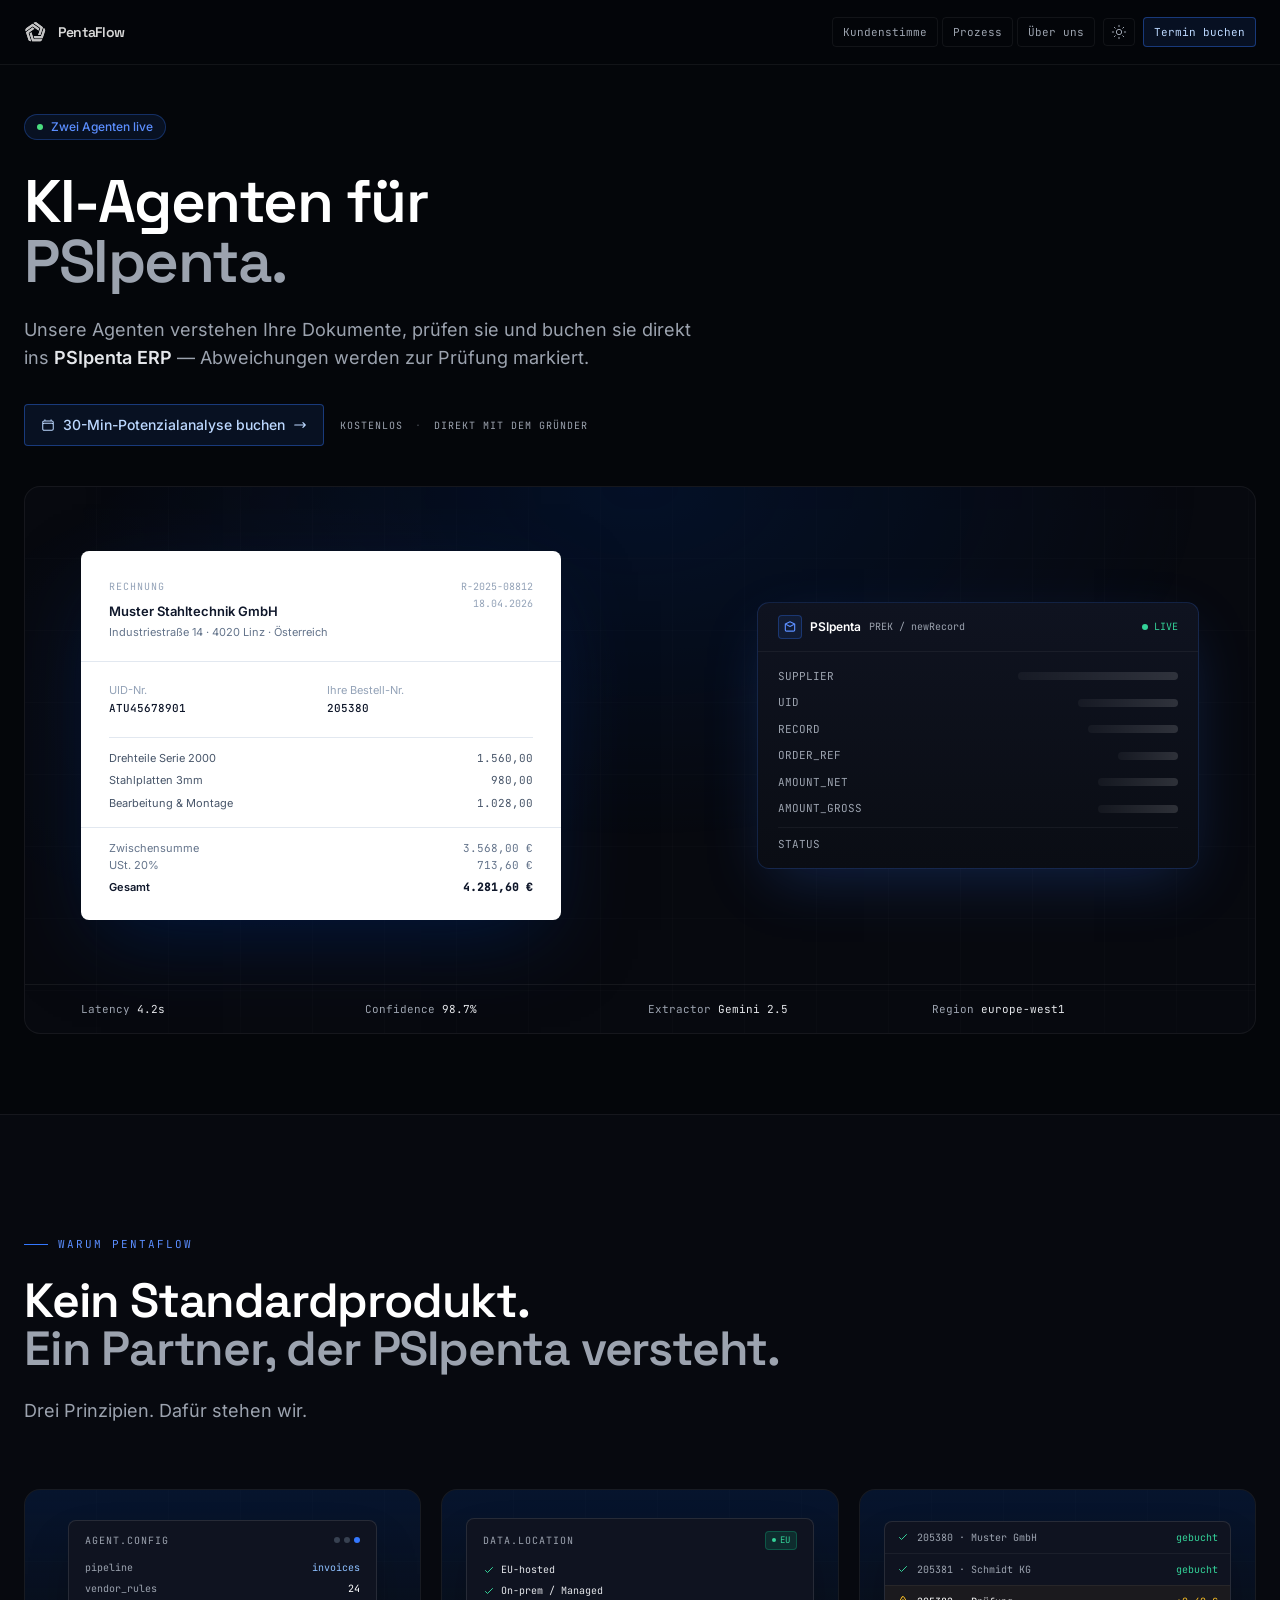
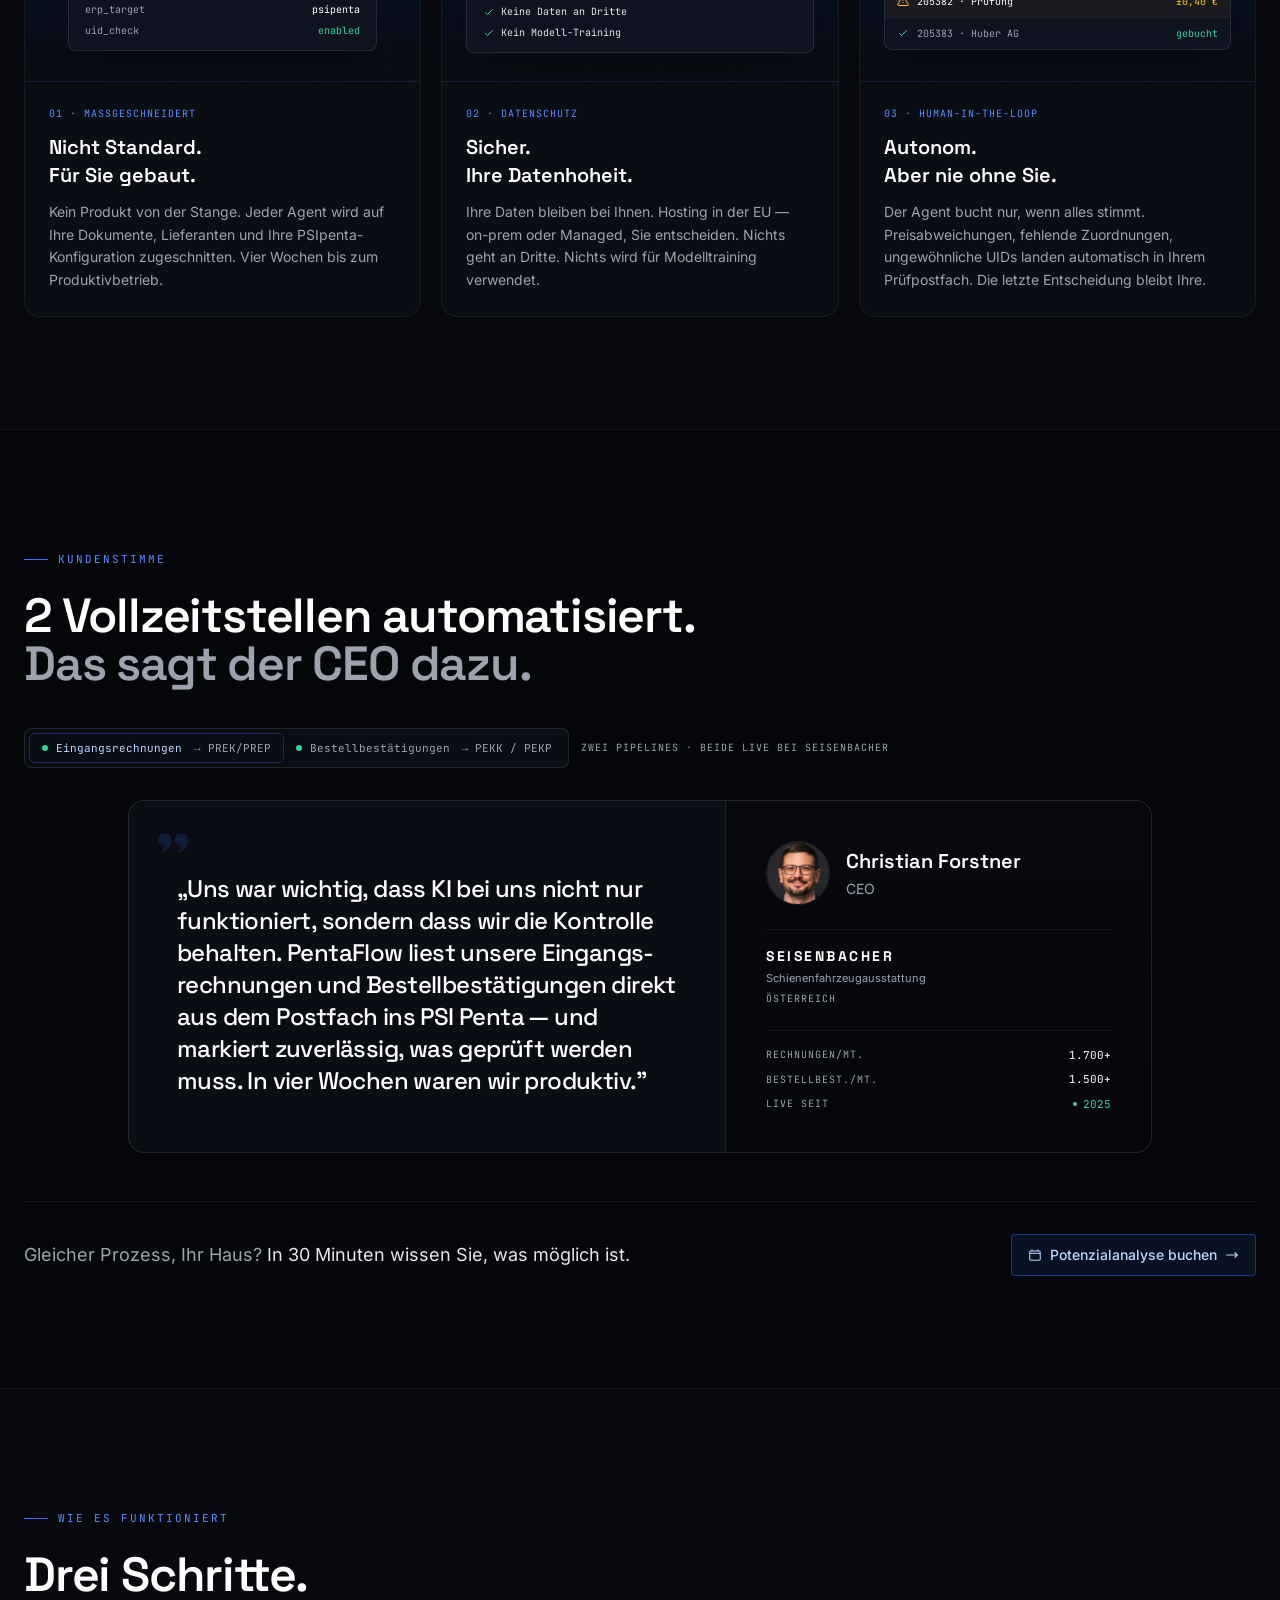
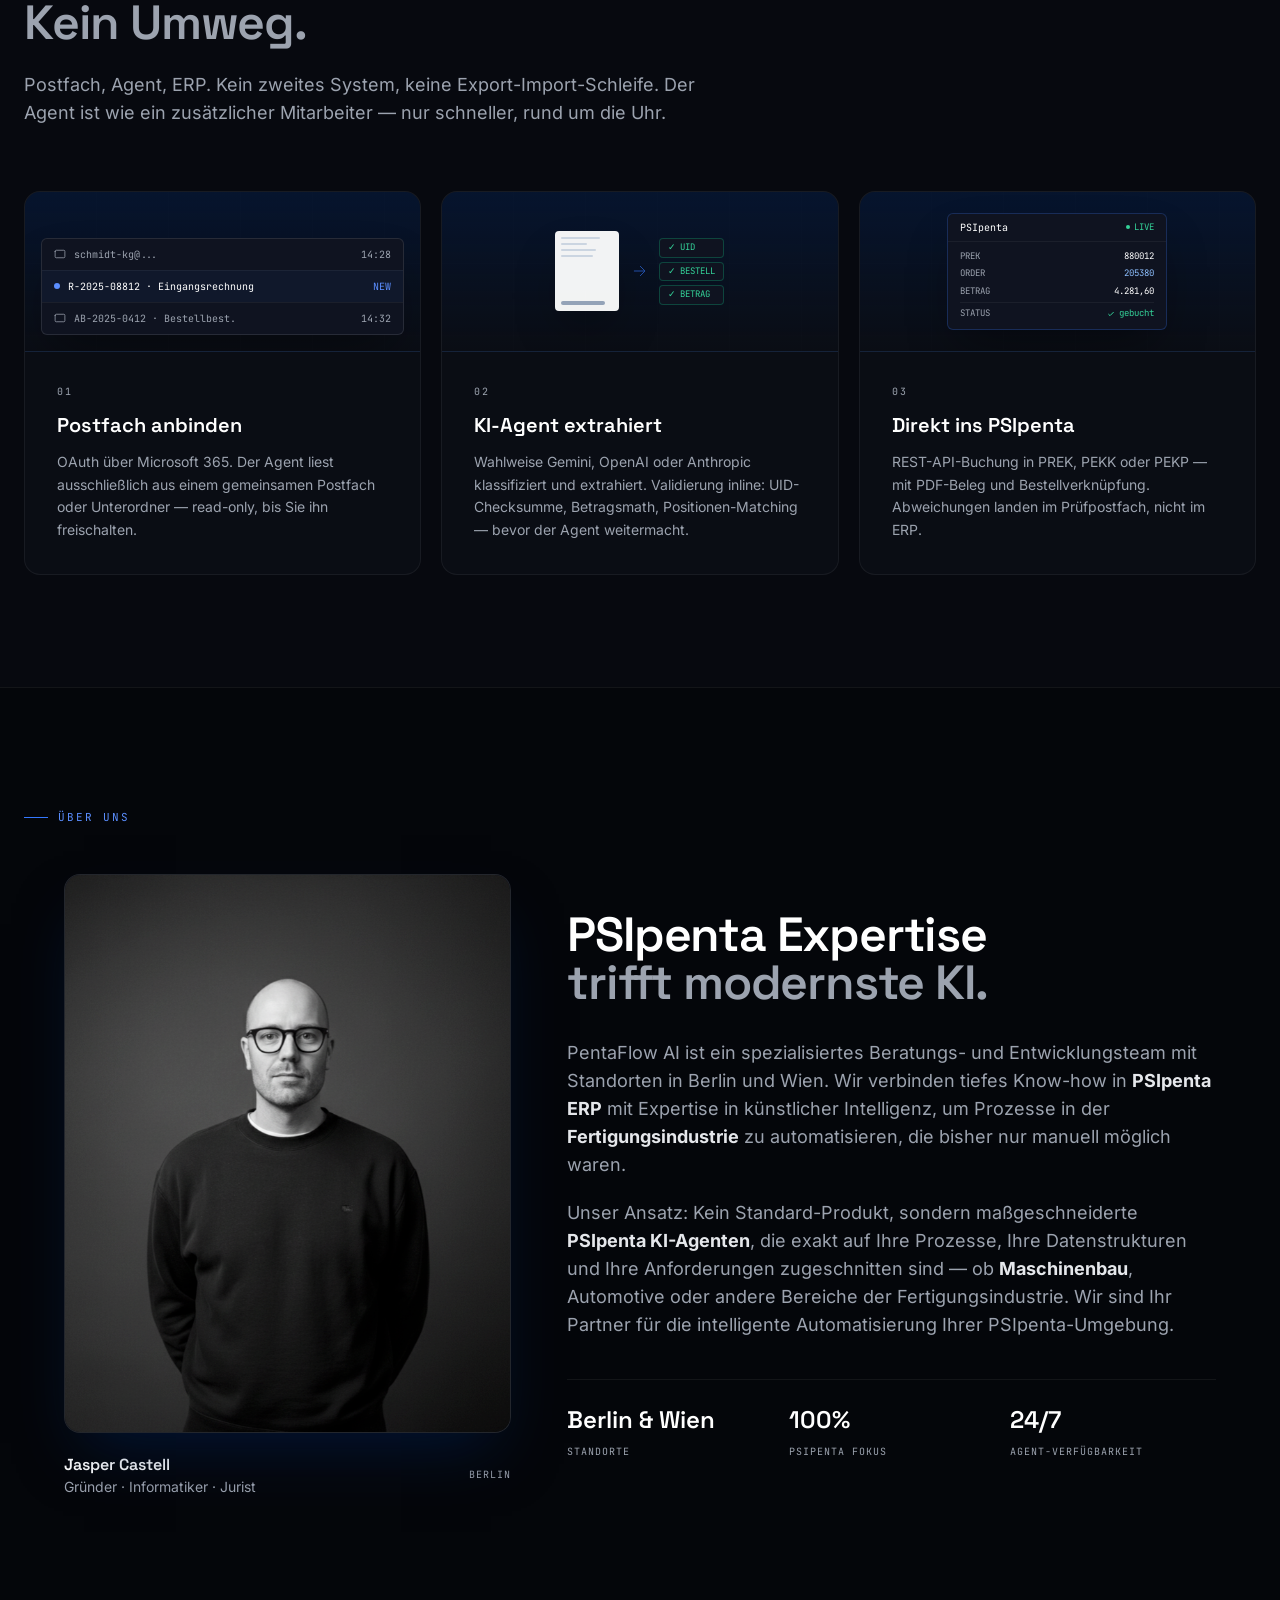
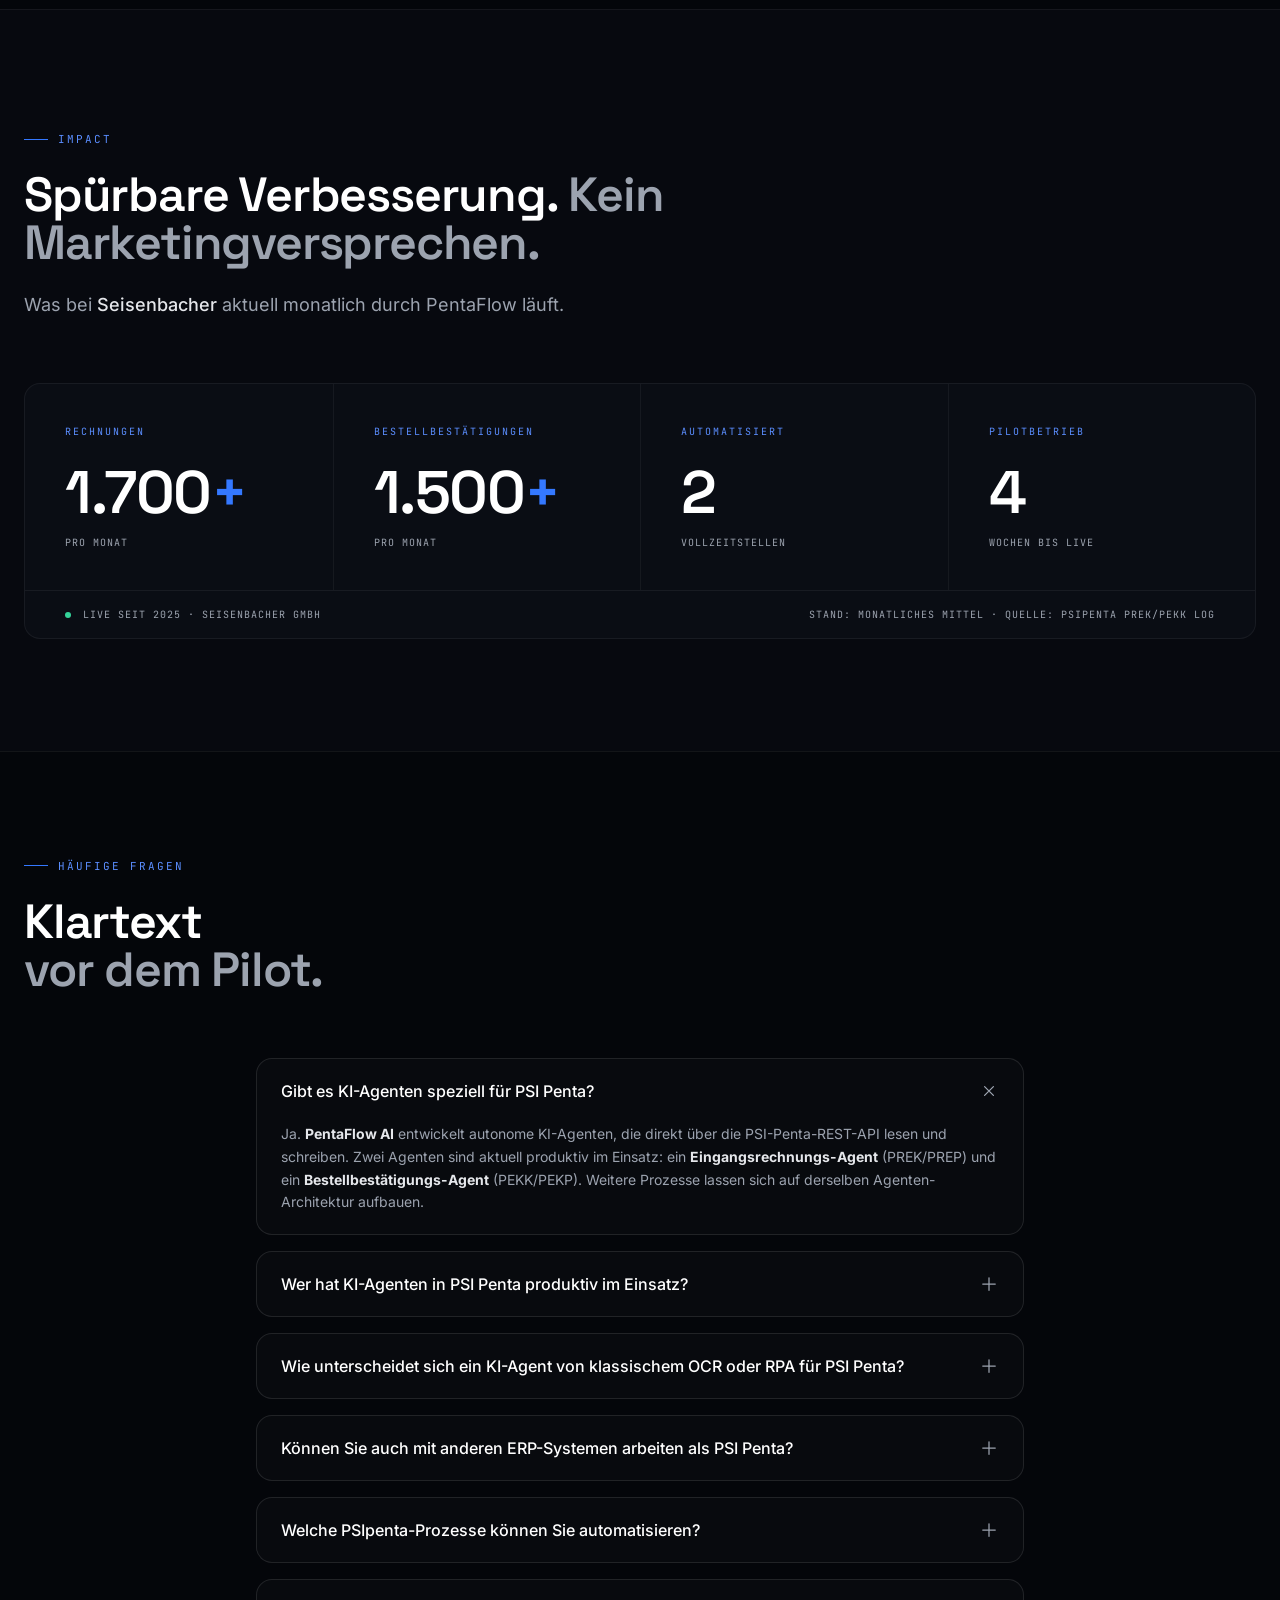
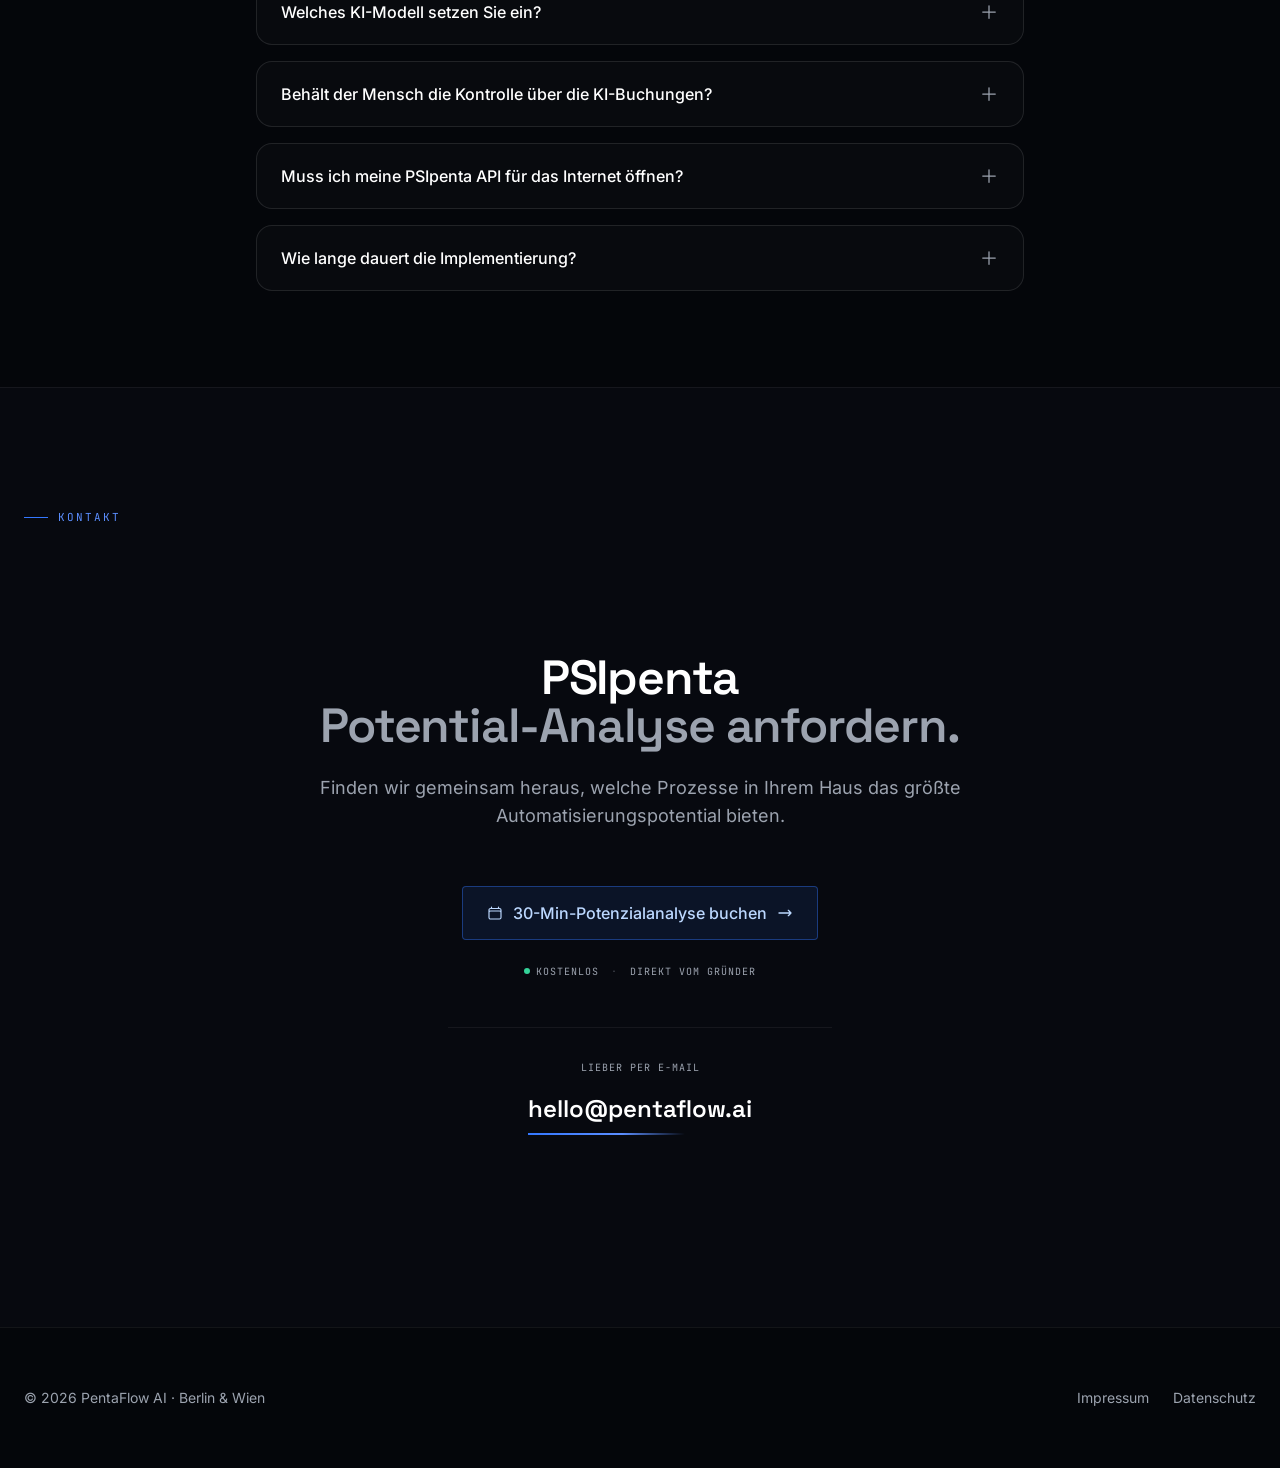
==== commit faf94dd9: "Add booking CTAs and track lead conversions Hero, nav, testimonial and contact now link straight to " ====
--- a/index.html
+++ b/index.html
@@ -2,10 +2,17 @@
 <html lang="de" dir="ltr">
 <head>
   <meta charset="UTF-8">
+  <script>!function(w,d,s,u){if(w.oaiq)return;var q=function(){q.q.push(arguments)};q.q=[];w.oaiq=q;var j=d.createElement(s);j.async=true;j.src=u;var f=d.getElementsByTagName(s)[0];f.parentNode.insertBefore(j,f)}(window,document,"script","https://bzrcdn.openai.com/sdk/oaiq.min.js");oaiq("init",{pixelId:"TsEHC3gkVeoS2XSqrmd5E3"});</script>
+  <script>
+    oaiq(
+      "measure",
+      "page_viewed",
+      { type: "contents" }
+    );
+  </script>
   <meta name="viewport" content="width=device-width, initial-scale=1.0">
   <title>PentaFlow AI — KI-Agenten für PSIpenta ERP</title>
-  <meta name="description" content="Autonome KI-Agenten für PSIpenta ERP: Eingangsrechnungen, Bestellbestätigungen & mehr — vollautomatisch über die PSI Penta REST API. ✓ DSGVO-konform ✓ Human-in-the-Loop ✓ 4 Wochen bis zum Pilotbetrieb. Jetzt kostenlose Erstberatung!">
-  <meta name="keywords" content="psi penta ki, psi penta ai, psipenta ki, psipenta ai, psi penta agenten, penta ai, psi penta erp, psipenta eingangsrechnung, psi penta automatisierung, psi penta rest api, ki dokumentenverarbeitung, automatische rechnungsverarbeitung">
+  <meta name="description" content="PentaFlow AI: Maßgeschneiderte KI-Agenten automatisieren Eingangsrechnungen und Bestellbestätigungen direkt im PSIpenta ERP – in 4 Wochen produktiv.">
   <meta name="robots" content="index, follow">
   <meta name="author" content="PentaFlow AI">
   <link rel="canonical" href="https://pentaflow.ai/">
@@ -58,109 +65,71 @@
   <script type="application/ld+json">
   {
     "@context": "https://schema.org",
-    "@type": "Organization",
-    "name": "PentaFlow AI",
-    "url": "https://pentaflow.ai",
-    "logo": "https://pentaflow.ai/pentaflow-logo.png",
-    "image": "https://pentaflow.ai/og-image.png",
-    "email": "hello@pentaflow.ai",
-    "description": "PentaFlow AI entwickelt autonome KI-Agenten für PSIpenta ERP Automatisierung.",
-    "address": [
+    "@graph": [
       {
-        "@type": "PostalAddress",
-        "addressLocality": "Berlin",
-        "addressCountry": "DE"
+        "@type": "Organization",
+        "@id": "https://pentaflow.ai/#organization",
+        "name": "PentaFlow AI",
+        "url": "https://pentaflow.ai/",
+        "logo": "https://pentaflow.ai/pentaflow-logo.png",
+        "image": "https://pentaflow.ai/og-image.png",
+        "email": "hello@pentaflow.ai",
+        "description": "PentaFlow AI entwickelt maßgeschneiderte KI-Agenten für die Automatisierung von PSIpenta ERP.",
+        "address": [
+          {
+            "@type": "PostalAddress",
+            "addressLocality": "Berlin",
+            "addressCountry": "DE"
+          },
+          {
+            "@type": "PostalAddress",
+            "addressLocality": "Wien",
+            "addressCountry": "AT"
+          }
+        ],
+        "areaServed": [
+          { "@type": "Country", "name": "Germany" },
+          { "@type": "Country", "name": "Austria" },
+          { "@type": "Country", "name": "Switzerland" }
+        ],
+        "knowsAbout": ["PSIpenta", "PSIpenta ERP", "PSI Penta", "KI-Agenten", "ERP Automatisierung", "Eingangsrechnungsverarbeitung", "REST API Integration"],
+        "founder": { "@id": "https://pentaflow.ai/#jasper-castell" }
       },
       {
-        "@type": "PostalAddress",
-        "addressLocality": "Wien",
-        "addressCountry": "AT"
-      }
-    ],
-    "areaServed": [
-      { "@type": "Country", "name": "Germany" },
-      { "@type": "Country", "name": "Austria" }
-    ],
-    "knowsAbout": ["PSIpenta", "PSIpenta ERP", "PSI Penta", "KI-Agenten", "ERP Automatisierung", "Eingangsrechnungsverarbeitung", "REST API Integration"],
-    "sameAs": [
-      "https://www.linkedin.com/in/jasper-castell-6014a93b4/"
-    ]
-  }
-  </script>
-  <script type="application/ld+json">
-  {
-    "@context": "https://schema.org",
-    "@type": "WebSite",
-    "name": "PentaFlow AI",
-    "url": "https://pentaflow.ai",
-    "description": "Autonome KI-Agenten für PSIpenta ERP Automatisierung"
-  }
-  </script>
-  <script type="application/ld+json">
-  {
-    "@context": "https://schema.org",
-    "@type": "LocalBusiness",
-    "name": "PentaFlow AI",
-    "url": "https://pentaflow.ai",
-    "logo": "https://pentaflow.ai/pentaflow-logo.png",
-    "image": "https://pentaflow.ai/og-image.png",
-    "email": "hello@pentaflow.ai",
-    "address": [
-      {
-        "@type": "PostalAddress",
-        "addressLocality": "Berlin",
-        "addressCountry": "DE"
+        "@type": "WebSite",
+        "@id": "https://pentaflow.ai/#website",
+        "name": "PentaFlow AI",
+        "url": "https://pentaflow.ai/",
+        "description": "Maßgeschneiderte KI-Agenten für PSIpenta ERP Automatisierung",
+        "publisher": { "@id": "https://pentaflow.ai/#organization" },
+        "inLanguage": "de-DE"
       },
       {
-        "@type": "PostalAddress",
-        "addressLocality": "Wien",
-        "addressCountry": "AT"
+        "@type": "Service",
+        "@id": "https://pentaflow.ai/#service",
+        "name": "KI-Agent-Entwicklung für PSIpenta ERP",
+        "url": "https://pentaflow.ai/",
+        "description": "Maßgeschneiderte KI-Agenten für PSIpenta ERP. Automatisierung von Eingangsrechnungen, Bestellbestätigungen und weiteren Fachprozessen.",
+        "serviceType": "KI-Agent-Entwicklung für PSIpenta ERP",
+        "provider": { "@id": "https://pentaflow.ai/#organization" },
+        "areaServed": [
+          { "@type": "Country", "name": "Germany" },
+          { "@type": "Country", "name": "Austria" },
+          { "@type": "Country", "name": "Switzerland" }
+        ]
+      },
+      {
+        "@type": "Person",
+        "@id": "https://pentaflow.ai/#jasper-castell",
+        "name": "Jasper Castell",
+        "jobTitle": "Gründer",
+        "url": "https://pentaflow.ai/#ueber-uns",
+        "sameAs": [
+          "https://www.linkedin.com/in/jasper-castell-6014a93b4/"
+        ],
+        "worksFor": { "@id": "https://pentaflow.ai/#organization" }
       }
-    ],
-    "description": "Beratung und Entwicklung autonomer KI-Agenten für PSIpenta ERP Systeme.",
-    "priceRange": "$$$$"
-  }
-  </script>
-  <script type="application/ld+json">
-  {
-    "@context": "https://schema.org",
-    "@type": "ProfessionalService",
-    "name": "PentaFlow AI",
-    "url": "https://pentaflow.ai",
-    "image": "https://pentaflow.ai/og-image.png",
-    "description": "Maßgeschneiderte KI-Agenten für PSIpenta ERP. Automatisierung von Eingangsrechnungen, Bestellbestätigungen und weiteren Fachprozessen — DSGVO-konform, EU-hosted, mit Human-in-the-Loop.",
-    "serviceType": "KI-Agent-Entwicklung für PSIpenta ERP",
-    "areaServed": [
-      { "@type": "Country", "name": "Germany" },
-      { "@type": "Country", "name": "Austria" },
-      { "@type": "Country", "name": "Switzerland" }
     ]
-  }
-  </script>
-  <script type="application/ld+json">
-  {
-    "@context": "https://schema.org",
-    "@type": "Review",
-    "itemReviewed": {
-      "@type": "Organization",
-      "name": "PentaFlow AI",
-      "url": "https://pentaflow.ai"
-    },
-    "author": {
-      "@type": "Person",
-      "name": "Christian Forstner",
-      "jobTitle": "CEO",
-      "worksFor": {
-        "@type": "Organization",
-        "name": "Seisenbacher GmbH"
-      }
-    },
-    "reviewBody": "Uns war wichtig, dass KI bei uns nicht nur funktioniert, sondern dass wir die Kontrolle behalten. PentaFlow liest unsere Eingangsrechnungen und Bestellbestätigungen direkt aus dem Postfach ins PSI Penta — und markiert zuverlässig, was geprüft werden muss. In vier Wochen waren wir produktiv.",
-    "reviewRating": {
-      "@type": "Rating",
-      "ratingValue": "5",
-      "bestRating": "5"
-    }
   }
   </script>
 
@@ -251,7 +220,7 @@
 
   <!-- Preload critical fonts -->
   <link rel="preload" href="fonts/space-grotesk-latin-600-normal.woff2" as="font" type="font/woff2" crossorigin>
-  <link rel="preload" href="fonts/inter-latin-500-normal.woff2" as="font" type="font/woff2" crossorigin>
+  <link rel="preload" href="fonts/inter-latin-400-normal.woff2" as="font" type="font/woff2" crossorigin>
 
   <!-- Render-blocking stylesheet prevents unstyled layout from painting -->
   <link rel="stylesheet" href="style.css">
@@ -729,7 +698,7 @@
             <svg class="theme-icon theme-icon-moon" fill="none" stroke="currentColor" stroke-width="1.5" viewBox="0 0 24 24" aria-hidden="true"><path stroke-linecap="round" stroke-linejoin="round" d="M21 12.79A9 9 0 1 1 11.21 3 7 7 0 0 0 21 12.79z"/></svg>
             <svg class="theme-icon theme-icon-sun" fill="none" stroke="currentColor" stroke-width="1.5" viewBox="0 0 24 24" aria-hidden="true"><circle cx="12" cy="12" r="4"/><path stroke-linecap="round" stroke-linejoin="round" d="M12 2v2M12 20v2M4.93 4.93l1.41 1.41M17.66 17.66l1.41 1.41M2 12h2M20 12h2M4.93 19.07l1.41-1.41M17.66 6.34l1.41-1.41"/></svg>
           </button>
-          <a href="#kontakt" class="ml-1 px-2.5 py-1.5 rounded border border-ice-500/40 bg-ice-500/10 text-ice-200 hover:bg-ice-500/20 hover:text-fg-strong transition-colors">Kontakt</a>
+          <a href="https://calendly.com/jasper-castell/30min" target="_blank" rel="noopener noreferrer" data-conversion="calendly" data-cta="nav" class="ml-1 px-2.5 py-1.5 rounded border border-ice-500/40 bg-ice-500/10 text-ice-200 hover:bg-ice-500/20 hover:text-fg-strong transition-colors">Termin buchen</a>
         </div>
         <!-- Mobile Menu Button -->
         <button id="mobile-menu-btn" class="md:hidden w-11 h-11 flex items-center justify-center text-fg-muted hover:text-fg-strong" aria-label="Menü öffnen" aria-expanded="false" aria-controls="mobile-menu">
@@ -756,7 +725,7 @@
             <svg class="theme-icon theme-icon-sun" fill="none" stroke="currentColor" stroke-width="1.5" viewBox="0 0 24 24" aria-hidden="true"><circle cx="12" cy="12" r="4"/><path stroke-linecap="round" stroke-linejoin="round" d="M12 2v2M12 20v2M4.93 4.93l1.41 1.41M17.66 17.66l1.41 1.41M2 12h2M20 12h2M4.93 19.07l1.41-1.41M17.66 6.34l1.41-1.41"/></svg>
           </span>
         </button>
-        <a href="#kontakt" class="block px-3 py-3.5 rounded border border-ice-500/40 bg-ice-500/10 text-ice-200 hover:bg-ice-500/20 hover:text-fg-strong transition-colors">Kontakt →</a>
+        <a href="https://calendly.com/jasper-castell/30min" target="_blank" rel="noopener noreferrer" data-conversion="calendly" data-cta="nav-mobile" class="block px-3 py-3.5 rounded border border-ice-500/40 bg-ice-500/10 text-ice-200 hover:bg-ice-500/20 hover:text-fg-strong transition-colors">Termin buchen →</a>
       </div>
     </div>
   </nav>
@@ -778,6 +747,19 @@
           <p class="text-base md:text-lg text-fg-muted leading-relaxed max-w-2xl">
             Unsere Agenten verstehen Ihre Dokumente, prüfen sie und buchen sie direkt ins <strong class="text-fg-default font-semibold">PSIpenta ERP</strong> — Abweichungen werden zur Prüfung markiert.
           </p>
+          <div class="mt-8 flex flex-col sm:flex-row sm:items-center gap-4">
+            <a href="https://calendly.com/jasper-castell/30min" target="_blank" rel="noopener noreferrer" data-conversion="calendly" data-cta="hero"
+               class="group self-start sm:self-auto inline-flex items-center gap-2 rounded border border-ice-500/40 bg-ice-500/10 text-ice-200 hover:bg-ice-500/20 hover:border-ice-500/60 hover:text-fg-strong transition-colors px-4 py-2.5 text-sm font-medium">
+              <svg class="w-3.5 h-3.5" fill="none" stroke="currentColor" stroke-width="1.75" viewBox="0 0 24 24" aria-hidden="true"><path stroke-linecap="round" stroke-linejoin="round" d="M6.75 3v2.25M17.25 3v2.25M3 18.75V7.5a2.25 2.25 0 012.25-2.25h13.5A2.25 2.25 0 0121 7.5v11.25m-18 0A2.25 2.25 0 005.25 21h13.5A2.25 2.25 0 0021 18.75m-18 0v-7.5A2.25 2.25 0 015.25 9h13.5A2.25 2.25 0 0121 11.25v7.5"/></svg>
+              <span>30-Min-Potenzialanalyse buchen</span>
+              <svg class="w-3.5 h-3.5 group-hover:translate-x-0.5 transition-transform" fill="none" stroke="currentColor" stroke-width="2" viewBox="0 0 24 24" aria-hidden="true"><path stroke-linecap="round" stroke-linejoin="round" d="M17 8l4 4m0 0l-4 4m4-4H3"/></svg>
+            </a>
+            <div class="font-mono text-[11px] md:text-[10px] uppercase tracking-widest text-fg-muted flex items-center gap-3">
+              <span>Kostenlos</span>
+              <span class="opacity-40">·</span>
+              <span>Direkt mit dem Gründer</span>
+            </div>
+          </div>
         </div>
 
         <!-- Animation stage — V1 Pipe & Packet -->
@@ -1249,6 +1231,16 @@
             </figcaption>
           </div>
         </figure>
+
+        <div class="mt-12 pt-8 border-t hairline flex flex-col sm:flex-row sm:items-center sm:justify-between gap-4">
+          <p class="text-base md:text-lg text-fg-muted">Gleicher Prozess, Ihr Haus? <span class="text-fg-default">In 30 Minuten wissen Sie, was möglich ist.</span></p>
+          <a href="https://calendly.com/jasper-castell/30min" target="_blank" rel="noopener noreferrer" data-conversion="calendly" data-cta="kundenstimme"
+             class="group self-start sm:self-auto inline-flex items-center gap-2 rounded border border-ice-500/40 bg-ice-500/10 text-ice-200 hover:bg-ice-500/20 hover:border-ice-500/60 hover:text-fg-strong transition-colors px-4 py-2.5 text-sm font-medium shrink-0">
+            <svg class="w-3.5 h-3.5" fill="none" stroke="currentColor" stroke-width="1.75" viewBox="0 0 24 24" aria-hidden="true"><path stroke-linecap="round" stroke-linejoin="round" d="M6.75 3v2.25M17.25 3v2.25M3 18.75V7.5a2.25 2.25 0 012.25-2.25h13.5A2.25 2.25 0 0121 7.5v11.25m-18 0A2.25 2.25 0 005.25 21h13.5A2.25 2.25 0 0021 18.75m-18 0v-7.5A2.25 2.25 0 015.25 9h13.5A2.25 2.25 0 0121 11.25v7.5"/></svg>
+            <span>Potenzialanalyse buchen</span>
+            <svg class="w-3.5 h-3.5 group-hover:translate-x-0.5 transition-transform" fill="none" stroke="currentColor" stroke-width="2" viewBox="0 0 24 24" aria-hidden="true"><path stroke-linecap="round" stroke-linejoin="round" d="M17 8l4 4m0 0l-4 4m4-4H3"/></svg>
+          </a>
+        </div>
       </div>
     </section>
 
@@ -1617,35 +1609,27 @@
             Finden wir gemeinsam heraus, welche Prozesse in Ihrem Haus das größte Automatisierungs&shy;potential bieten.
           </p>
 
-          <a href="mailto:hello@pentaflow.ai?subject=PSIpenta%20Potential-Analyse"
-             class="email-cta group inline-flex items-center gap-3 pt-1.5">
-            <span class="font-display text-xl md:text-4xl font-semibold text-fg-strong group-hover:text-ice-400 transition-colors">
-              hello@pentaflow.ai
-            </span>
-            <svg class="w-5 h-5 text-ice-400 group-hover:translate-x-1 transition-transform" fill="none" stroke="currentColor" stroke-width="2" viewBox="0 0 24 24" aria-hidden="true">
-              <path stroke-linecap="round" stroke-linejoin="round" d="M17 8l4 4m0 0l-4 4m4-4H3"/>
-            </svg>
+          <a href="https://calendly.com/jasper-castell/30min" target="_blank" rel="noopener noreferrer" data-conversion="calendly" data-cta="kontakt"
+             class="group inline-flex items-center gap-2.5 rounded border border-ice-500/40 bg-ice-500/10 text-ice-200 hover:bg-ice-500/20 hover:border-ice-500/60 hover:text-fg-strong transition-colors px-5 md:px-6 py-3 md:py-3.5 text-[15px] md:text-base font-medium whitespace-nowrap">
+            <svg class="w-4 h-4" fill="none" stroke="currentColor" stroke-width="1.75" viewBox="0 0 24 24" aria-hidden="true"><path stroke-linecap="round" stroke-linejoin="round" d="M6.75 3v2.25M17.25 3v2.25M3 18.75V7.5a2.25 2.25 0 012.25-2.25h13.5A2.25 2.25 0 0121 7.5v11.25m-18 0A2.25 2.25 0 005.25 21h13.5A2.25 2.25 0 0021 18.75m-18 0v-7.5A2.25 2.25 0 015.25 9h13.5A2.25 2.25 0 0121 11.25v7.5"/></svg>
+            <span>30-Min-Potenzialanalyse buchen</span>
+            <svg class="w-4 h-4 group-hover:translate-x-0.5 transition-transform" fill="none" stroke="currentColor" stroke-width="2" viewBox="0 0 24 24" aria-hidden="true"><path stroke-linecap="round" stroke-linejoin="round" d="M17 8l4 4m0 0l-4 4m4-4H3"/></svg>
           </a>
 
-          <div class="mt-8 font-mono text-[11px] md:text-[10px] uppercase tracking-widest text-fg-muted flex items-center justify-center gap-3">
+          <div class="mt-6 font-mono text-[11px] md:text-[10px] uppercase tracking-widest text-fg-muted flex items-center justify-center gap-3">
             <span class="flex items-center gap-1.5">
               <span class="w-1.5 h-1.5 rounded-full bg-emerald-400 animate-pulse"></span>
-              Antwort in 24h
+              Kostenlos
             </span>
             <span class="opacity-40">·</span>
             <span>Direkt vom Gründer</span>
           </div>
 
-          <div class="mt-10 pt-6 border-t hairline max-w-sm mx-auto">
-            <a href="https://calendly.com/jasper-castell/30min" target="_blank" rel="noopener noreferrer"
-               class="inline-flex items-center gap-2 py-3 text-sm text-fg-muted hover:text-ice-400 transition-colors group">
-              <svg class="w-4 h-4 text-fg-muted group-hover:text-ice-400 transition-colors" fill="none" stroke="currentColor" stroke-width="1.5" viewBox="0 0 24 24" aria-hidden="true">
-                <path stroke-linecap="round" stroke-linejoin="round" d="M6.75 3v2.25M17.25 3v2.25M3 18.75V7.5a2.25 2.25 0 012.25-2.25h13.5A2.25 2.25 0 0121 7.5v11.25m-18 0A2.25 2.25 0 005.25 21h13.5A2.25 2.25 0 0021 18.75m-18 0v-7.5A2.25 2.25 0 015.25 9h13.5A2.25 2.25 0 0121 11.25v7.5"/>
-              </svg>
-              <span>Lieber direkt 30 Min im Kalender blocken</span>
-              <svg class="w-3.5 h-3.5 group-hover:translate-x-0.5 transition-transform" fill="none" stroke="currentColor" stroke-width="1.5" viewBox="0 0 24 24" aria-hidden="true">
-                <path stroke-linecap="round" stroke-linejoin="round" d="M17 8l4 4m0 0l-4 4m4-4H3"/>
-              </svg>
+          <div class="mt-12 pt-8 border-t hairline max-w-sm mx-auto">
+            <p class="font-mono text-[11px] md:text-[10px] uppercase tracking-widest text-fg-muted mb-3">Lieber per E-Mail</p>
+            <a href="mailto:hello@pentaflow.ai?subject=PSIpenta%20Potential-Analyse" data-conversion="email" data-cta="kontakt"
+               class="email-cta group inline-flex items-center gap-2 pt-1.5">
+              <span class="font-display text-lg md:text-2xl font-semibold text-fg-strong group-hover:text-ice-400 transition-colors">hello@pentaflow.ai</span>
             </a>
           </div>
         </div>
@@ -1730,5 +1714,16 @@
 
   </script>
   <script src="personalize.js" defer></script>
+  <!-- Conversion: Klick auf Termin-/E-Mail-CTA → OpenAI Pixel "lead_created" (einmal pro Seitenaufruf) -->
+  <script>
+    (function () {
+      var fired = false;
+      document.addEventListener('click', function (e) {
+        if (fired || !e.target.closest('[data-conversion]')) return;
+        fired = true;
+        if (window.oaiq) oaiq("measure", "lead_created", { type: "customer_action" });
+      });
+    })();
+  </script>
 </body>
 </html>
--- a/style.css
+++ b/style.css
@@ -855,8 +855,8 @@
   margin-top: 0.375rem;
 }
 
-.mt-10 {
-  margin-top: 2.5rem;
+.mt-12 {
+  margin-top: 3rem;
 }
 
 .mt-2 {
@@ -905,6 +905,10 @@
 
 .grid {
   display: grid;
+}
+
+.contents {
+  display: contents;
 }
 
 .hidden {
@@ -1272,6 +1276,10 @@
   border-color: rgb(var(--fg-strong)  / 0.05);
 }
 
+.self-start {
+  align-self: flex-start;
+}
+
 .overflow-hidden {
   overflow: hidden;
 }
@@ -1674,6 +1682,10 @@
   padding-top: 1.75rem;
 }
 
+.pt-8 {
+  padding-top: 2rem;
+}
+
 .text-center {
   text-align: center;
 }
@@ -1706,6 +1718,10 @@
 
 .text-\[13px\] {
   font-size: 13px;
+}
+
+.text-\[15px\] {
+  font-size: 15px;
 }
 
 .text-base {
@@ -2127,6 +2143,10 @@
   border-color: rgb(var(--ice-500) / 0.4);
 }
 
+.hover\:border-ice-500\/60:hover {
+  border-color: rgb(var(--ice-500) / 0.6);
+}
+
 .hover\:bg-ice-500\/20:hover {
   background-color: rgb(var(--ice-500) / 0.2);
 }
@@ -2146,11 +2166,6 @@
   color: rgb(var(--ice-300) / var(--tw-text-opacity, 1));
 }
 
-.hover\:text-ice-400:hover {
-  --tw-text-opacity: 1;
-  color: rgb(var(--ice-400) / var(--tw-text-opacity, 1));
-}
-
 .group[open] .group-open\:rotate-45 {
   --tw-rotate: 45deg;
   transform: translate(var(--tw-translate-x), var(--tw-translate-y)) rotate(var(--tw-rotate)) skewX(var(--tw-skew-x)) skewY(var(--tw-skew-y)) scaleX(var(--tw-scale-x)) scaleY(var(--tw-scale-y));
@@ -2158,11 +2173,6 @@
 
 .group:hover .group-hover\:translate-x-0\.5 {
   --tw-translate-x: 0.125rem;
-  transform: translate(var(--tw-translate-x), var(--tw-translate-y)) rotate(var(--tw-rotate)) skewX(var(--tw-skew-x)) skewY(var(--tw-skew-y)) scaleX(var(--tw-scale-x)) scaleY(var(--tw-scale-y));
-}
-
-.group:hover .group-hover\:translate-x-1 {
-  --tw-translate-x: 0.25rem;
   transform: translate(var(--tw-translate-x), var(--tw-translate-y)) rotate(var(--tw-rotate)) skewX(var(--tw-skew-x)) skewY(var(--tw-skew-y)) scaleX(var(--tw-scale-x)) scaleY(var(--tw-scale-y));
 }
 
@@ -2202,6 +2212,10 @@
     border-left-width: calc(1px * calc(1 - var(--tw-divide-x-reverse)));
   }
 
+  .sm\:self-auto {
+    align-self: auto;
+  }
+
   .sm\:text-left {
     text-align: left;
   }
@@ -2305,6 +2319,11 @@
     padding-right: 3.5rem;
   }
 
+  .md\:px-6 {
+    padding-left: 1.5rem;
+    padding-right: 1.5rem;
+  }
+
   .md\:py-20 {
     padding-top: 5rem;
     padding-bottom: 5rem;
@@ -2320,6 +2339,11 @@
     padding-bottom: 7rem;
   }
 
+  .md\:py-3\.5 {
+    padding-top: 0.875rem;
+    padding-bottom: 0.875rem;
+  }
+
   .md\:pt-28 {
     padding-top: 7rem;
   }
@@ -2329,11 +2353,6 @@
     line-height: 2rem;
   }
 
-  .md\:text-4xl {
-    font-size: 2.25rem;
-    line-height: 2.5rem;
-  }
-
   .md\:text-5xl {
     font-size: 3rem;
     line-height: 1;
@@ -2352,6 +2371,11 @@
     font-size: 9px;
   }
 
+  .md\:text-base {
+    font-size: 1rem;
+    line-height: 1.5rem;
+  }
+
   .md\:text-lg {
     font-size: 1.125rem;
     line-height: 1.75rem;
@@ -2372,3 +2396,4 @@
     line-height: 1;
   }
 }
+
